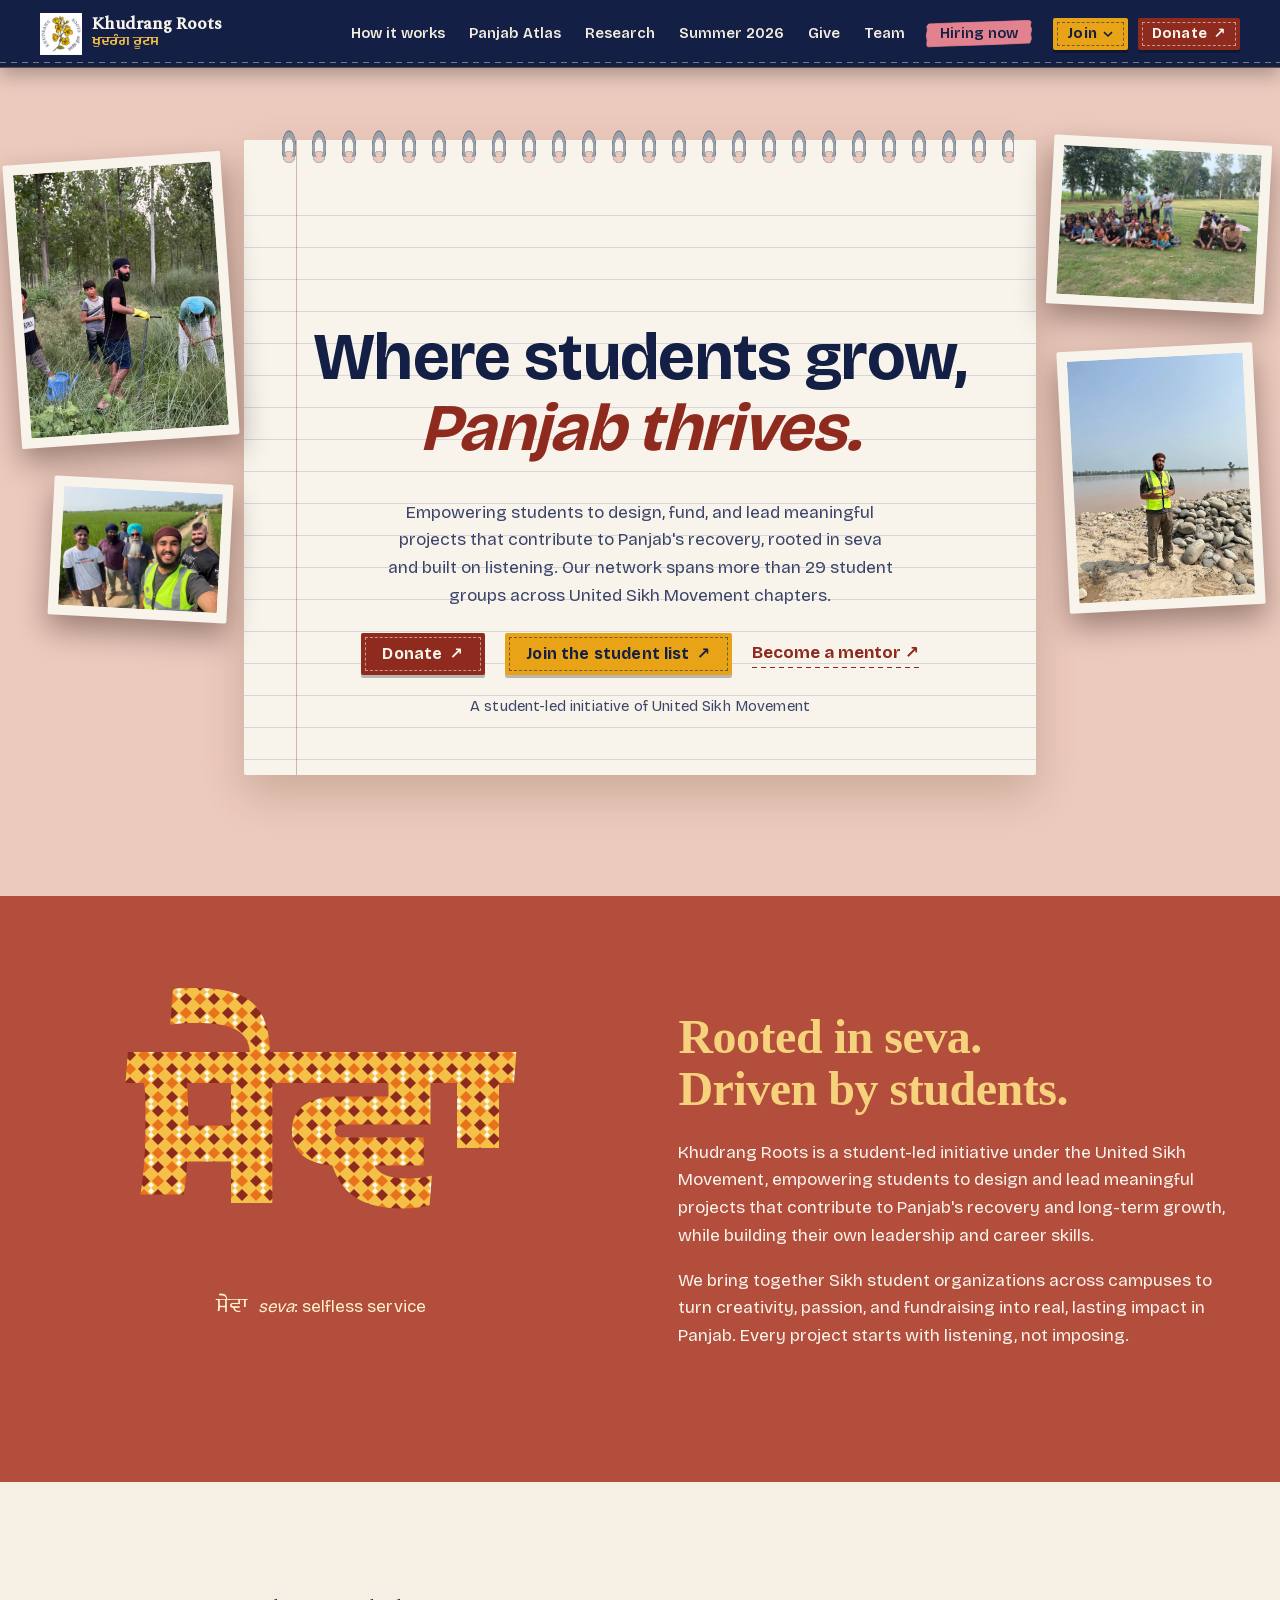
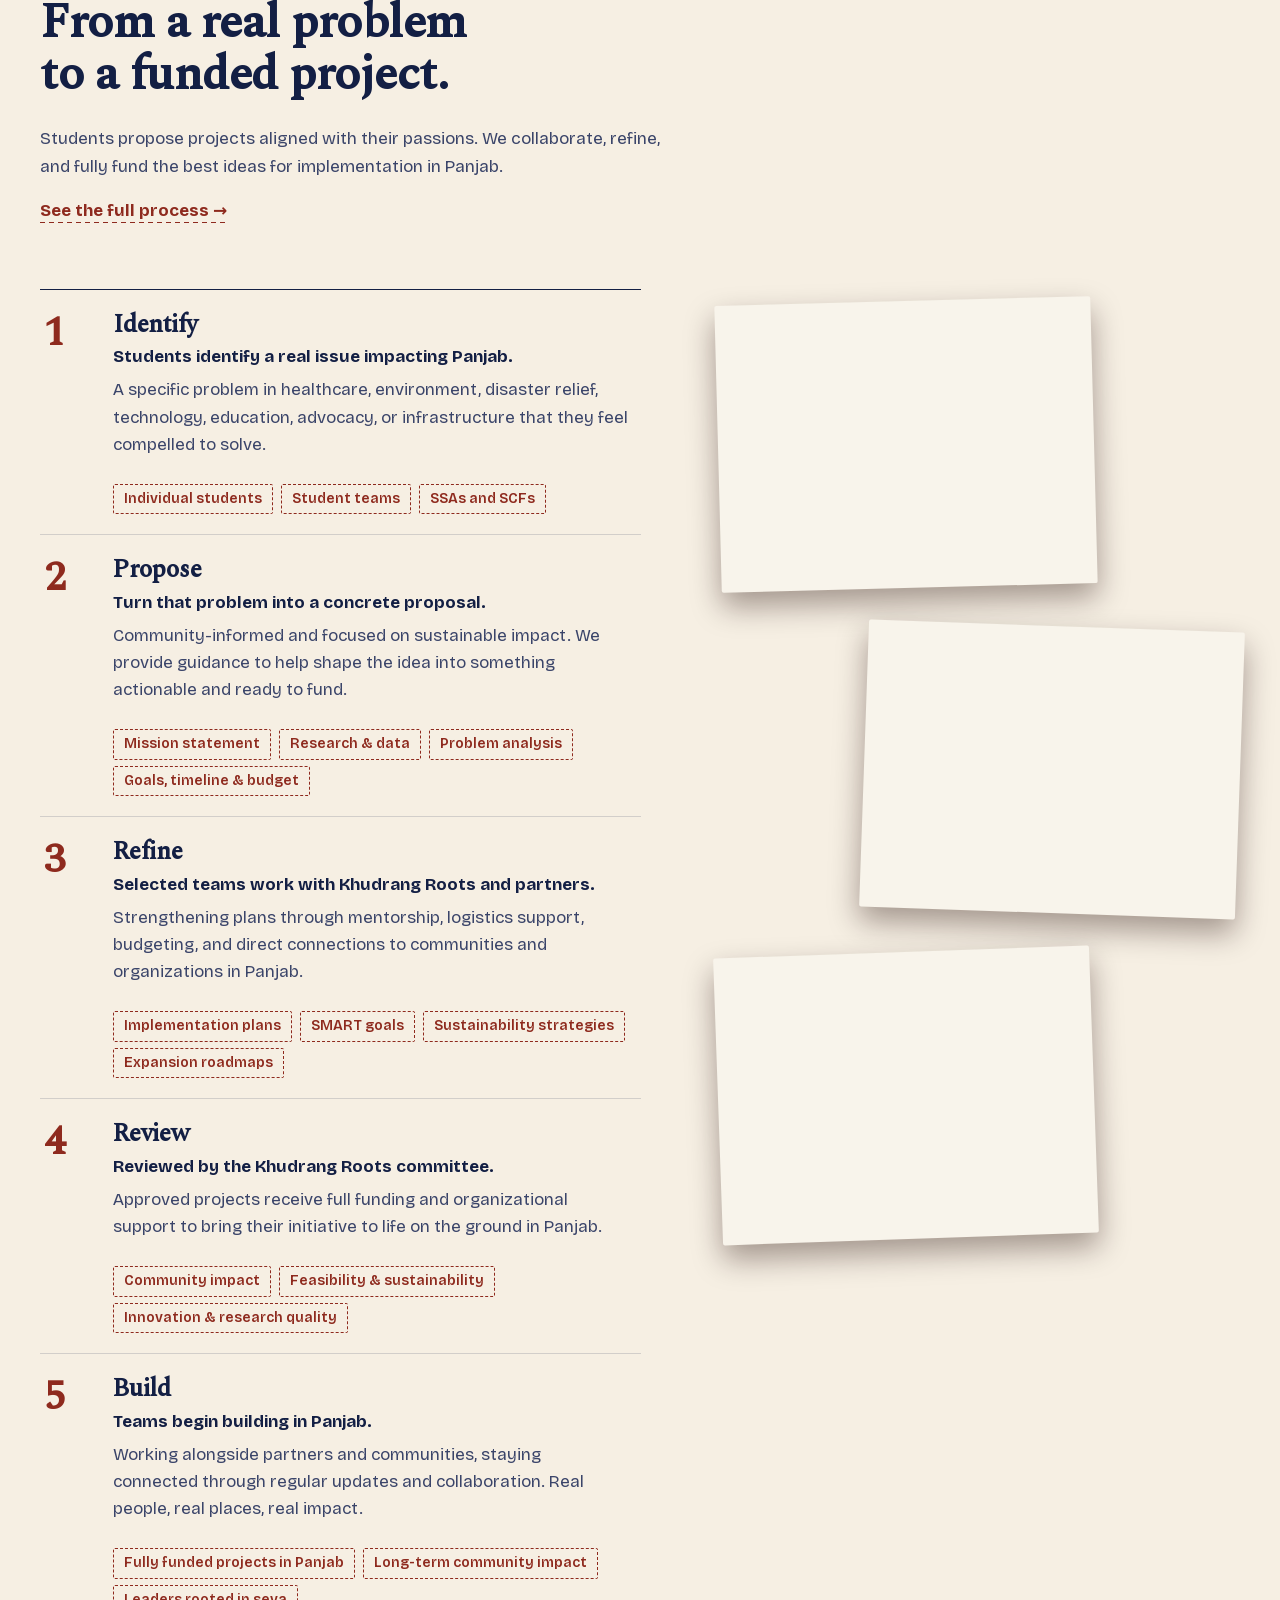
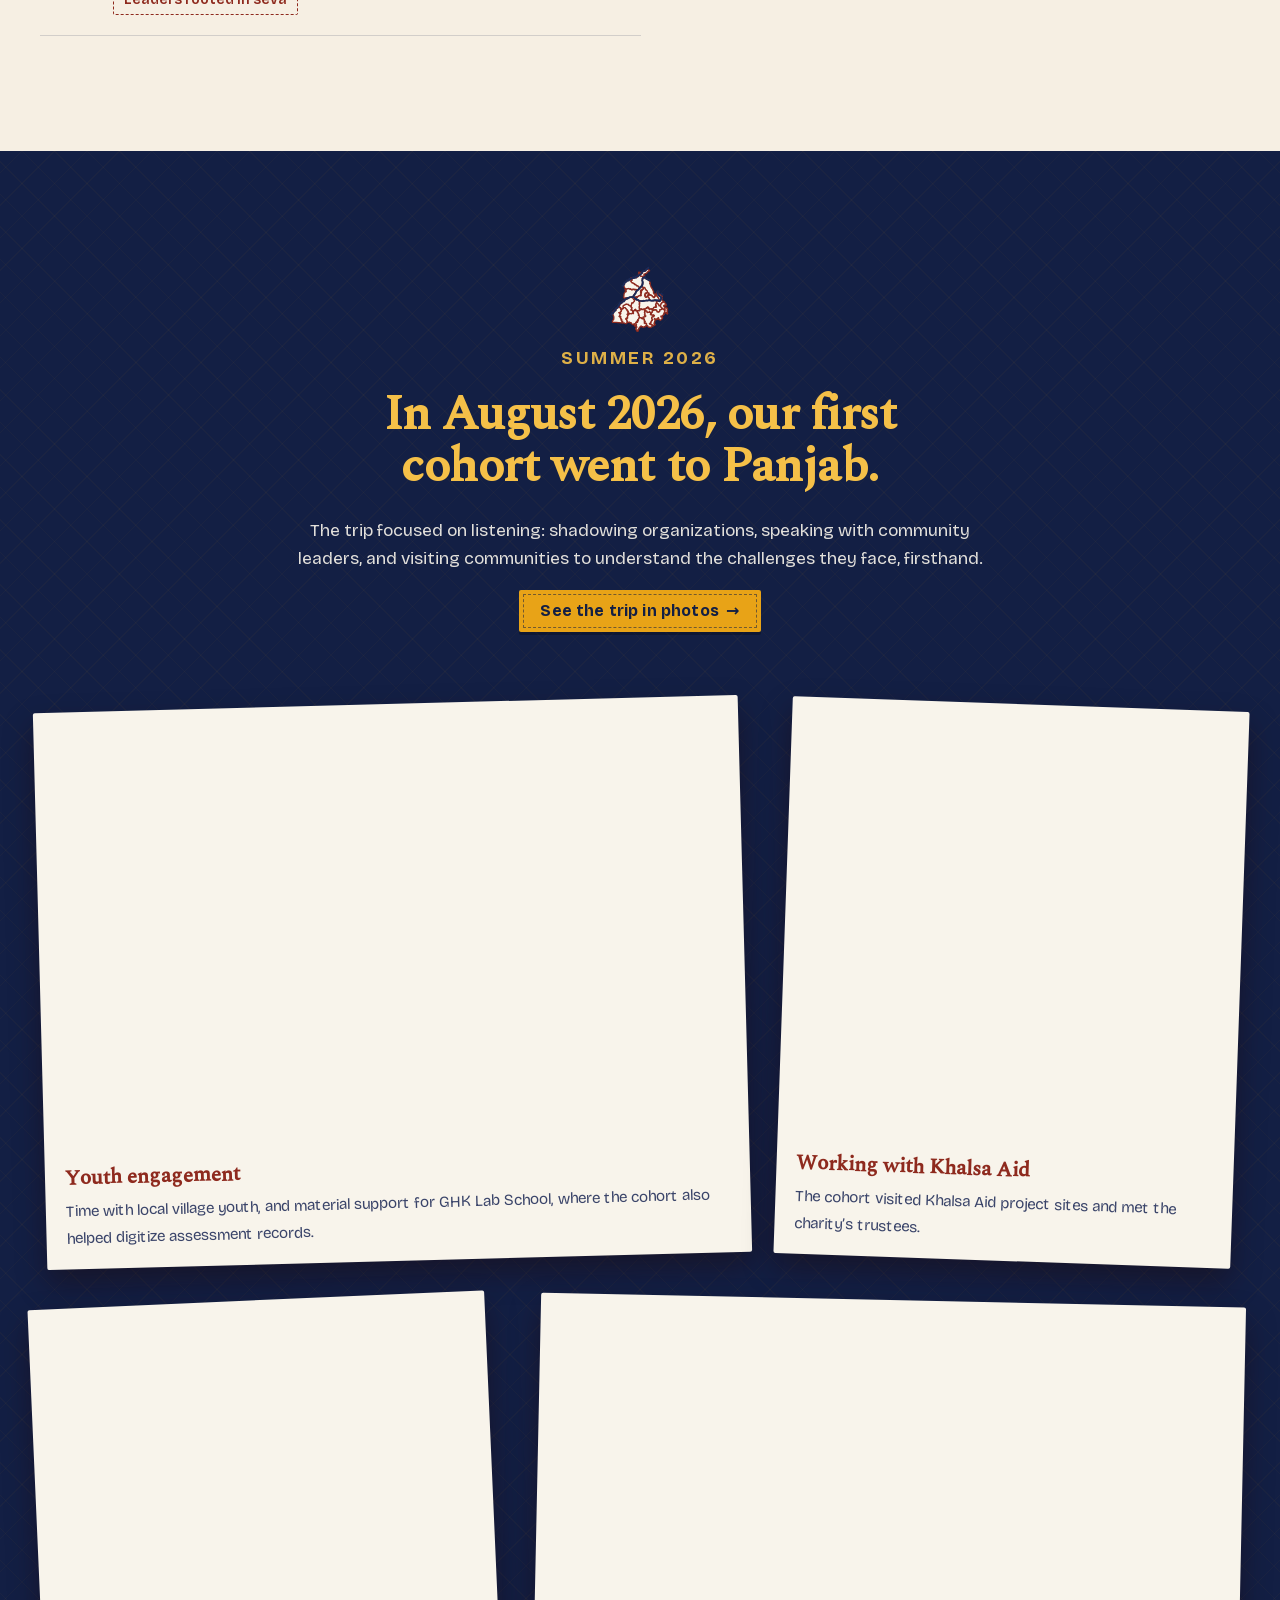
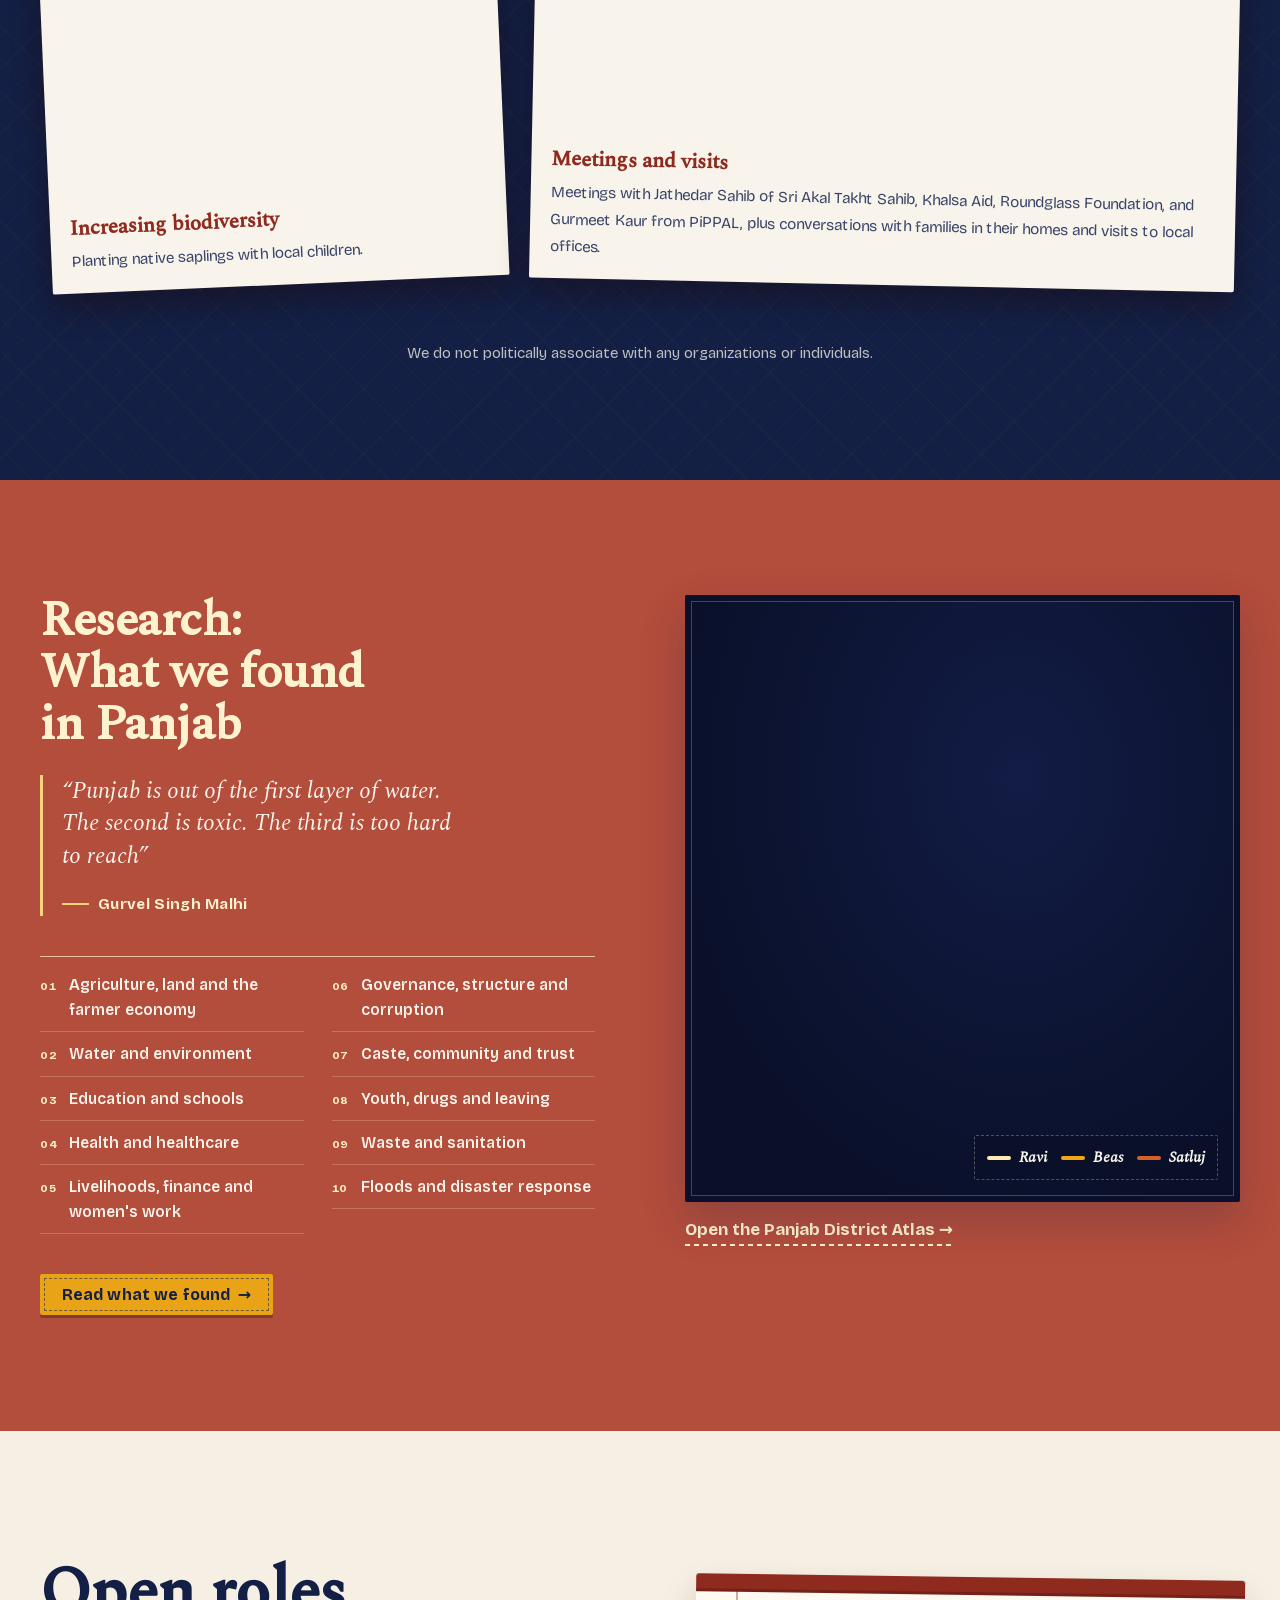
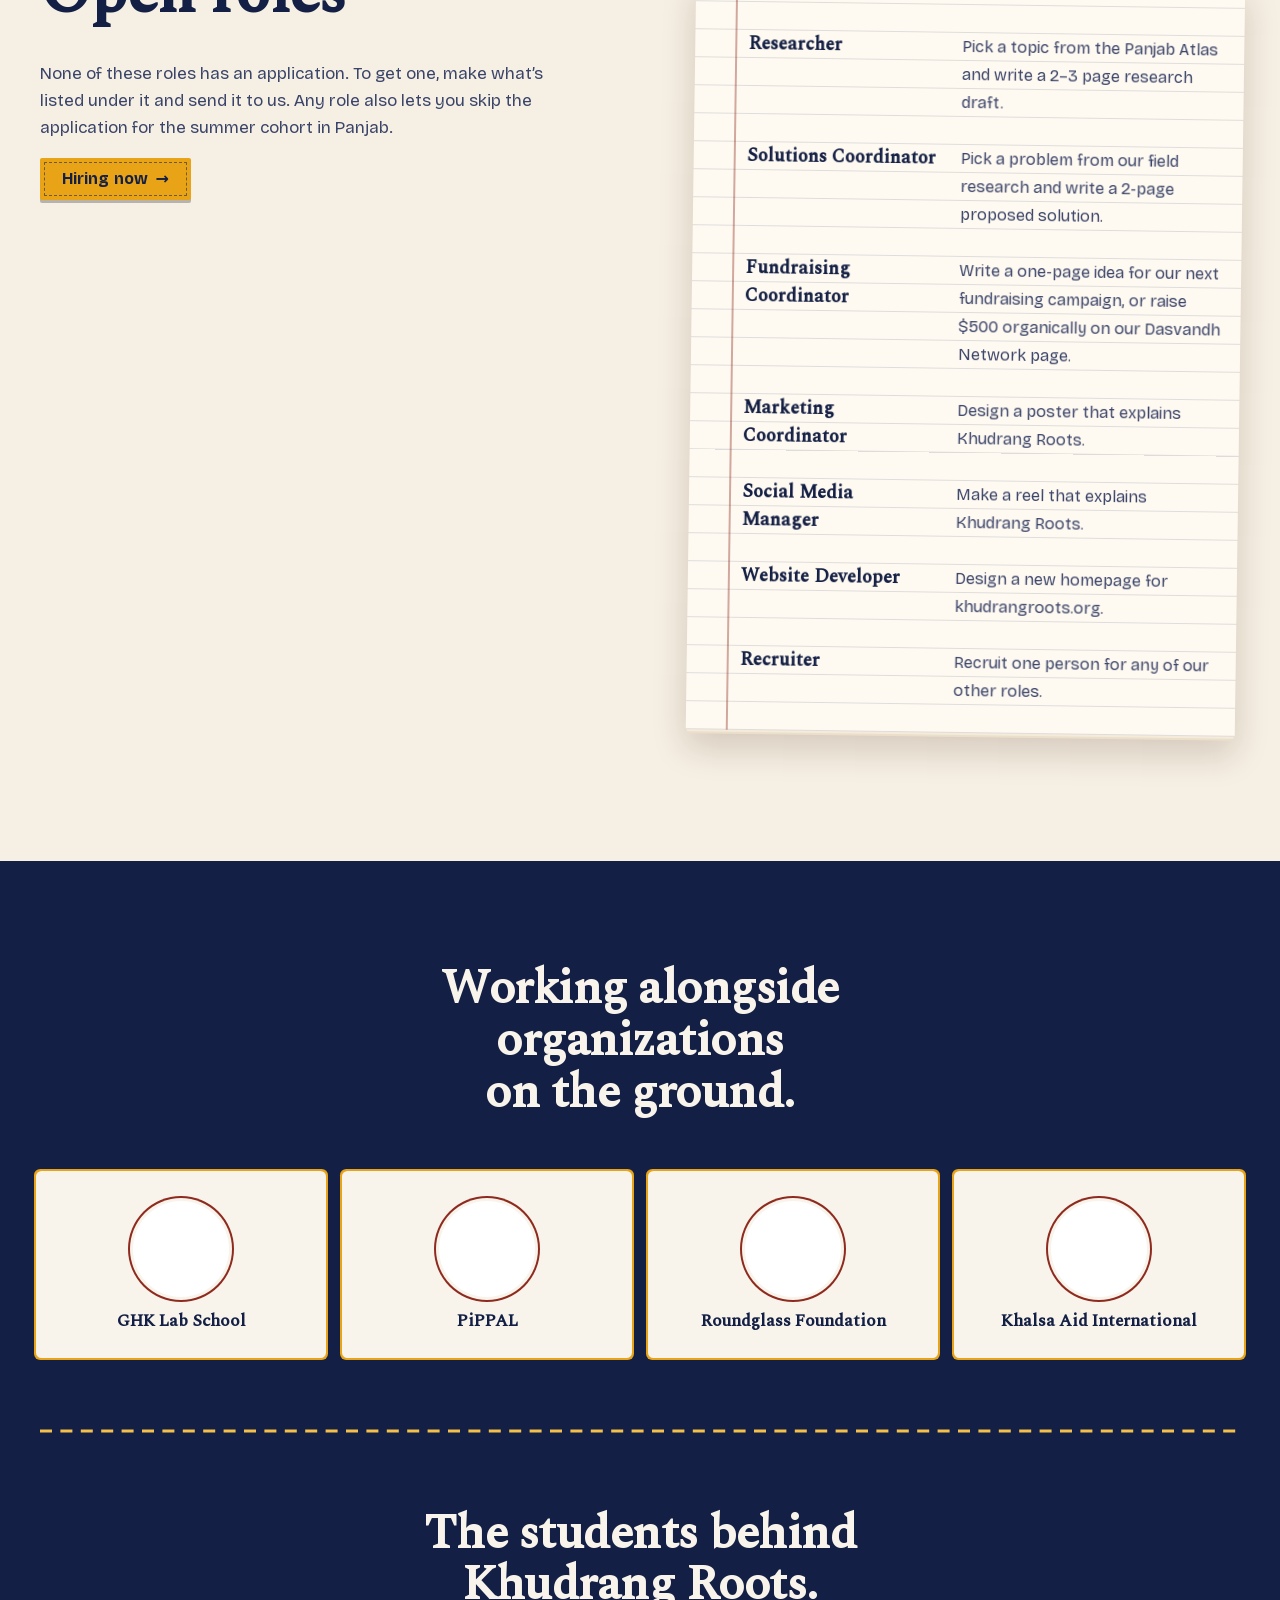
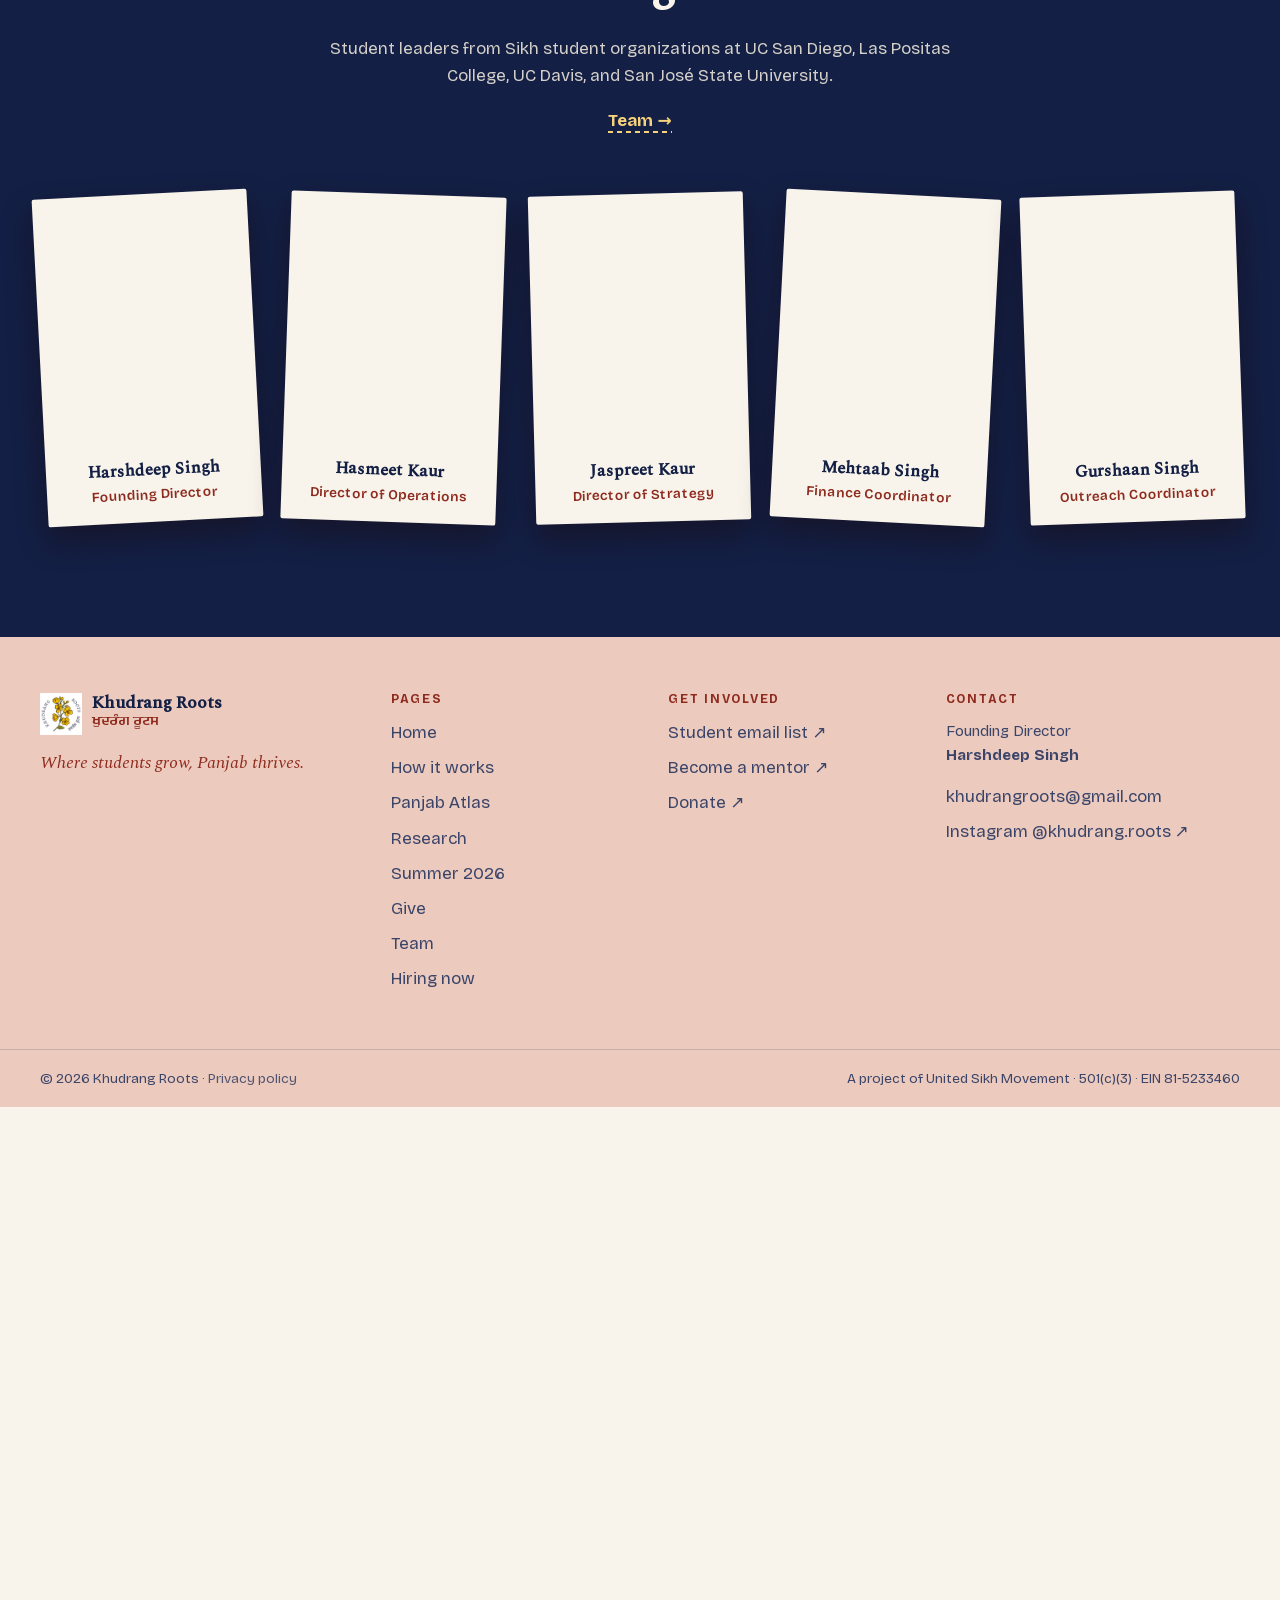
==== index.html @ f067dd87 "Khudrang Roots homepage design Static homepage design built around seva and Panjab: phulkari colours" ====
<!doctype html>
<html lang="en">
<head>
  <meta charset="utf-8">
  <meta name="viewport" content="width=device-width, initial-scale=1">
  <title>Khudrang Roots · Web Design</title>
  <meta http-equiv="refresh" content="0; url=design/directions/final/">
  <link rel="canonical" href="design/directions/final/">
</head>
<body>
  <p><a href="design/directions/final/">Open the Khudrang Roots homepage design</a></p>
</body>
</html>
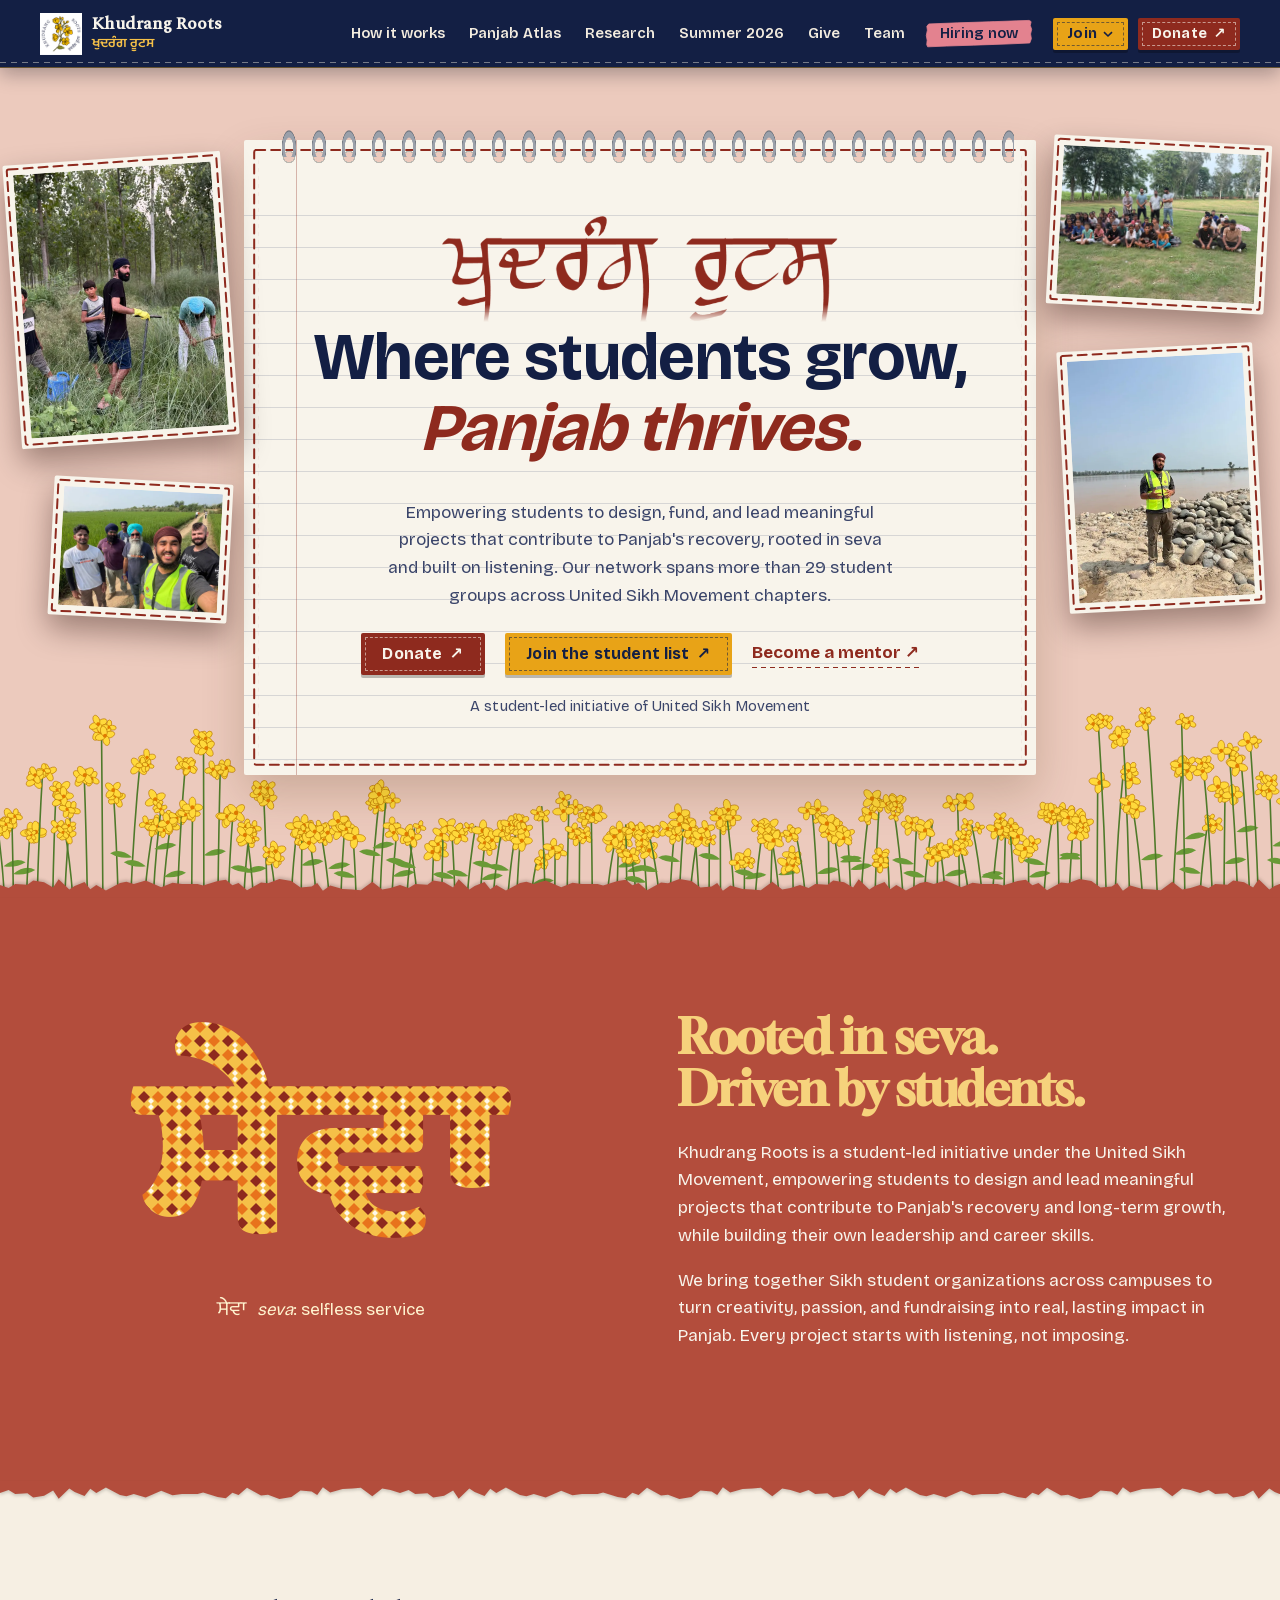
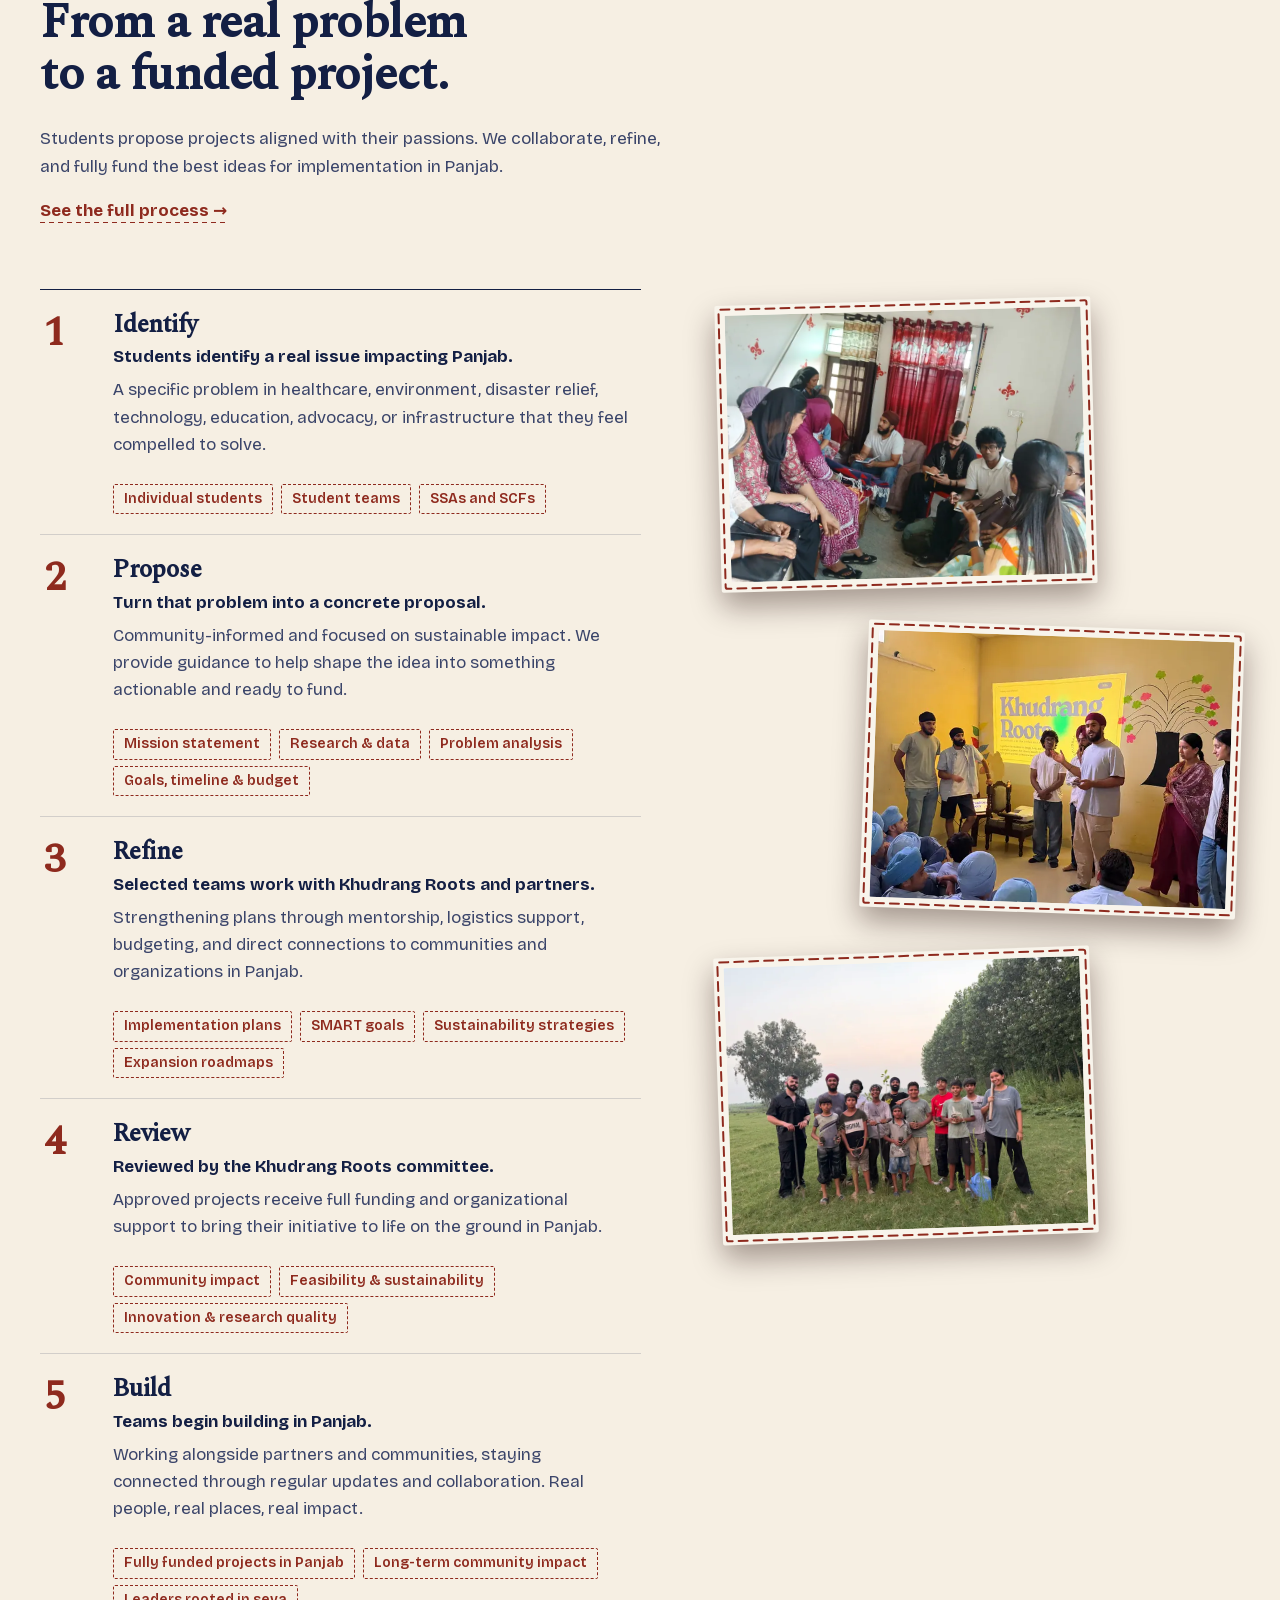
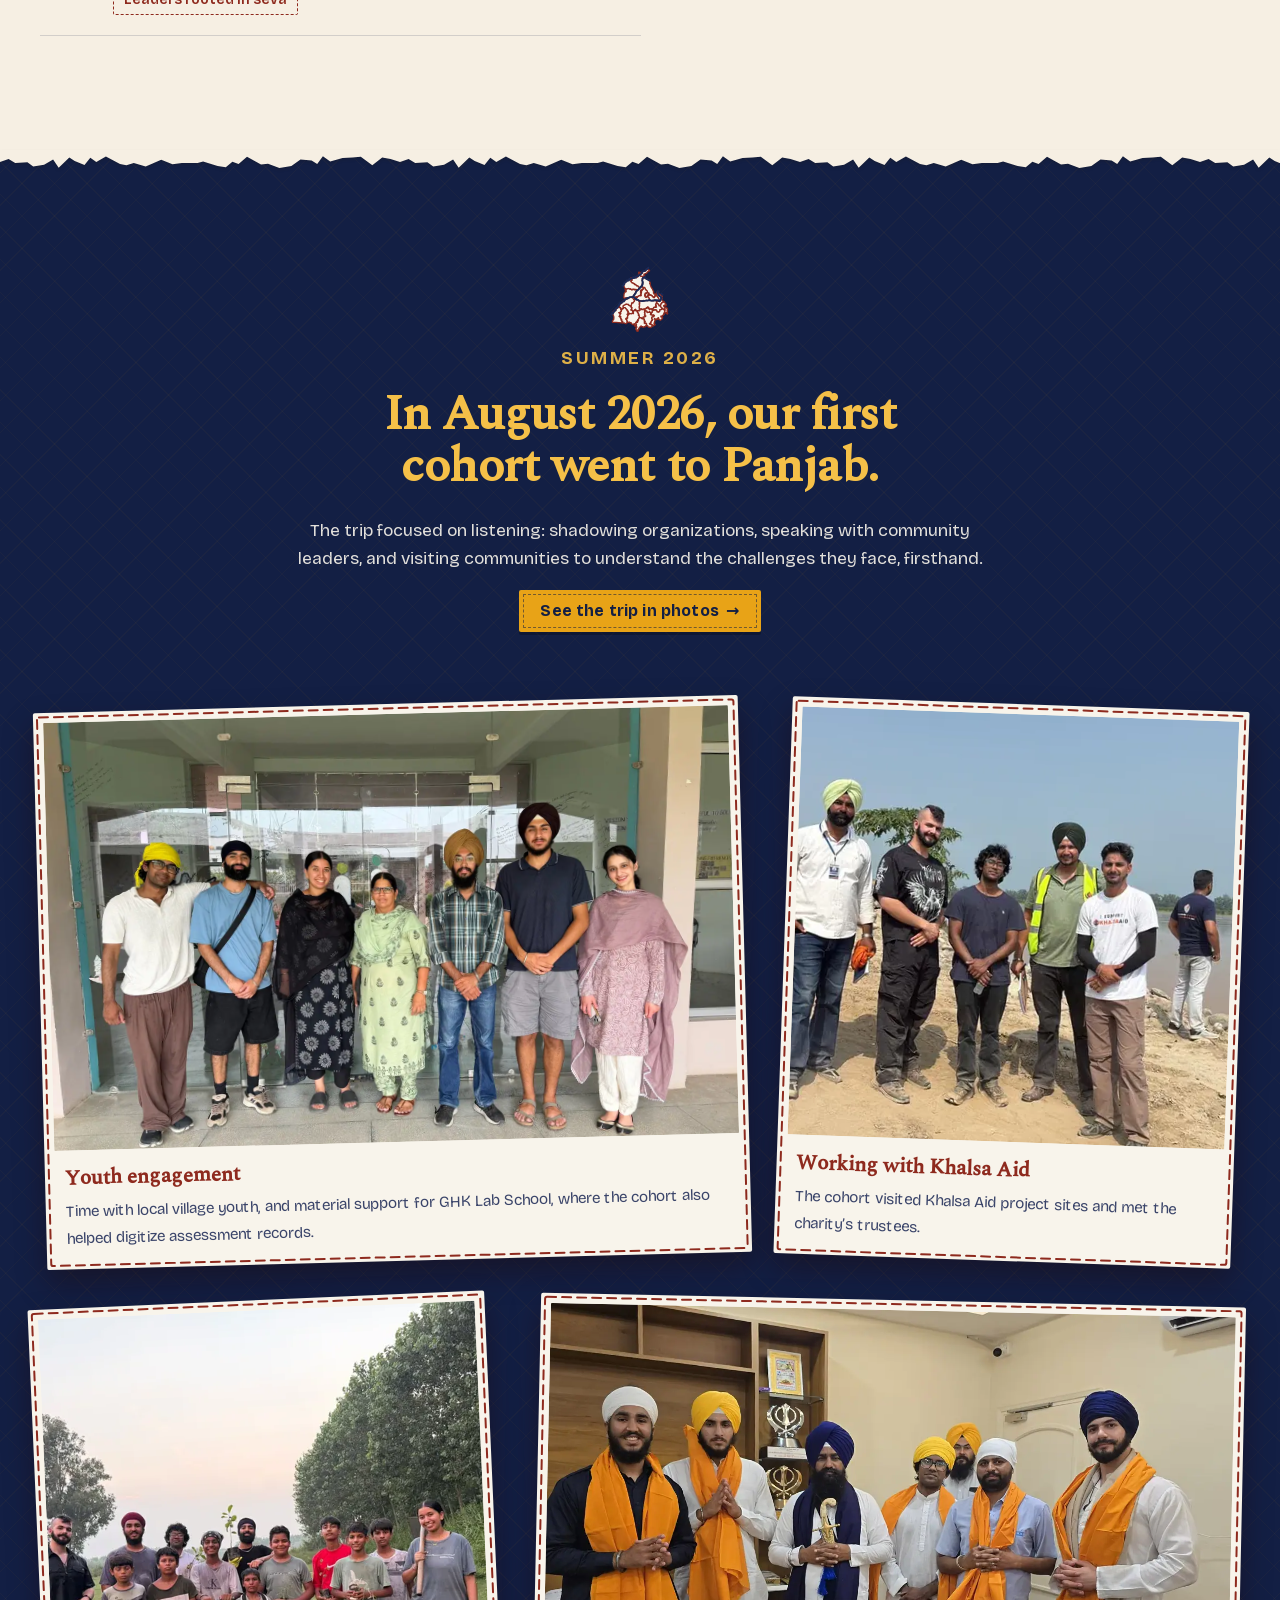
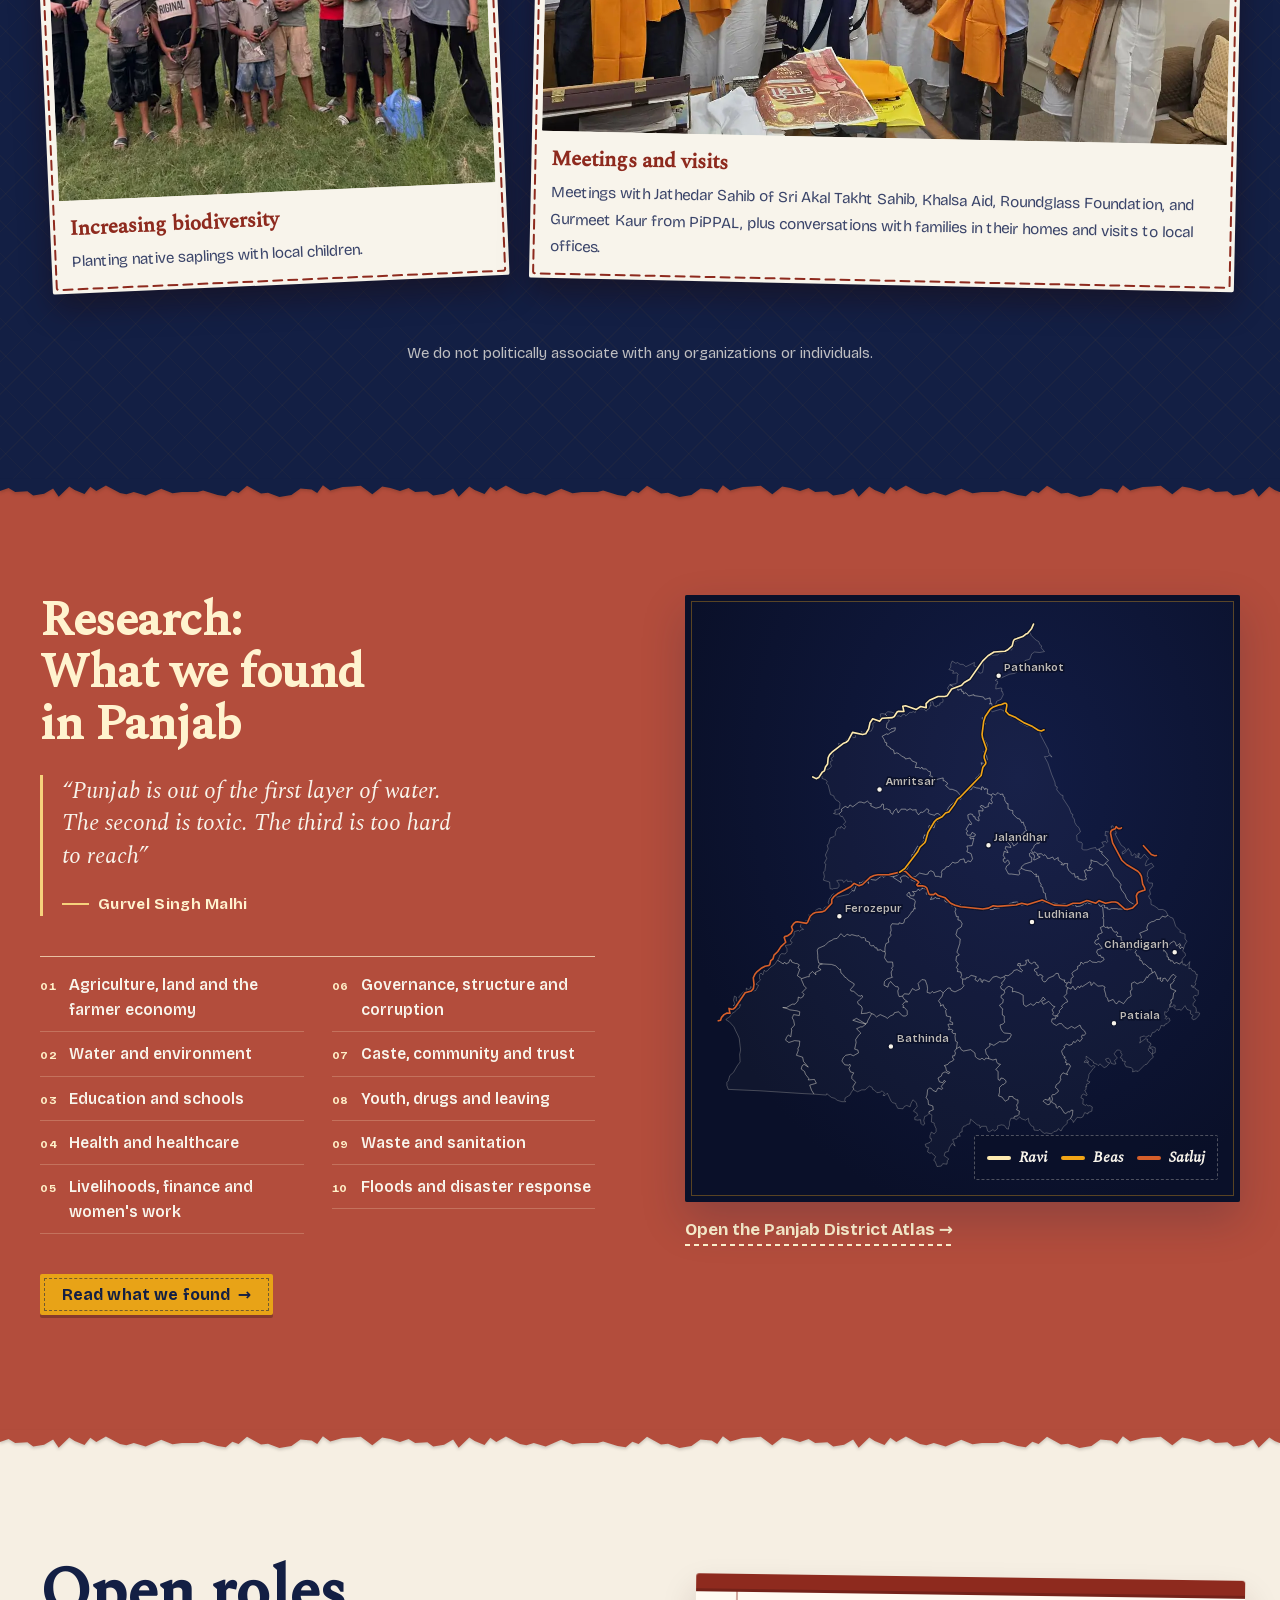
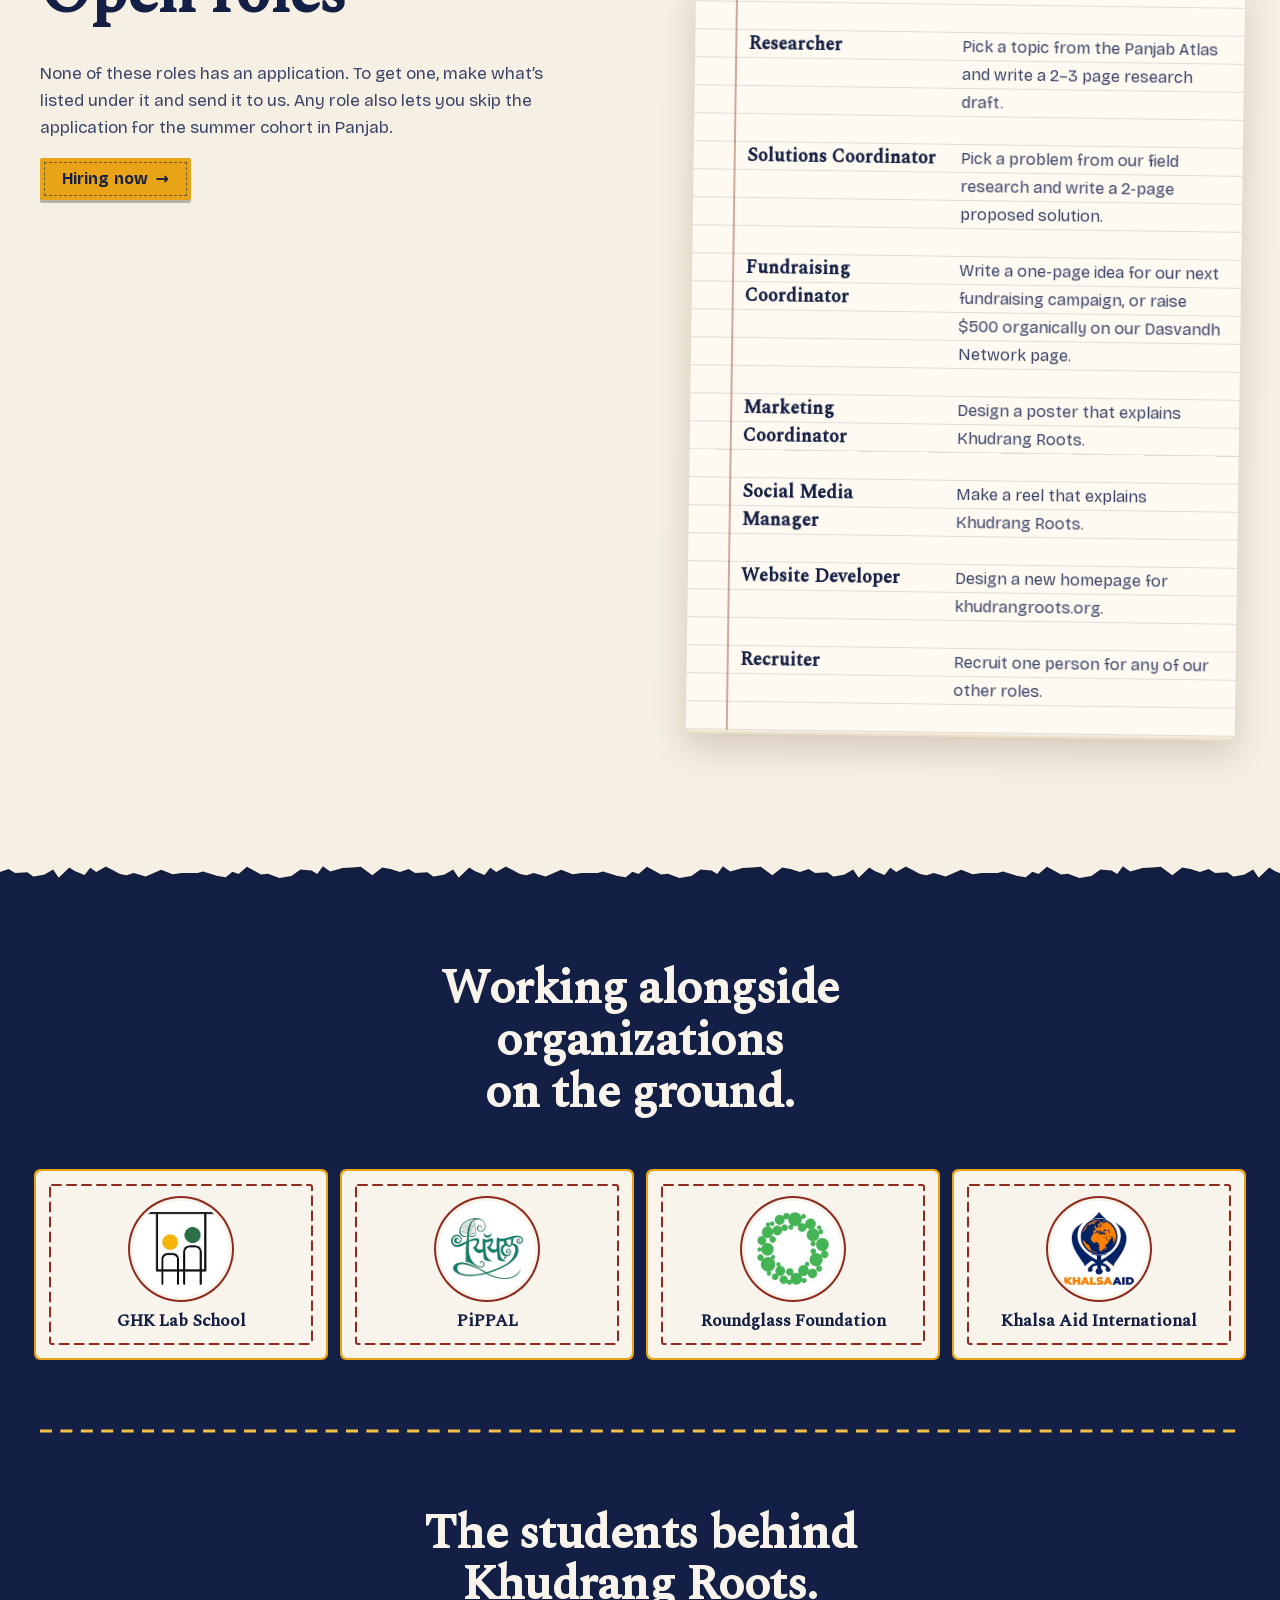
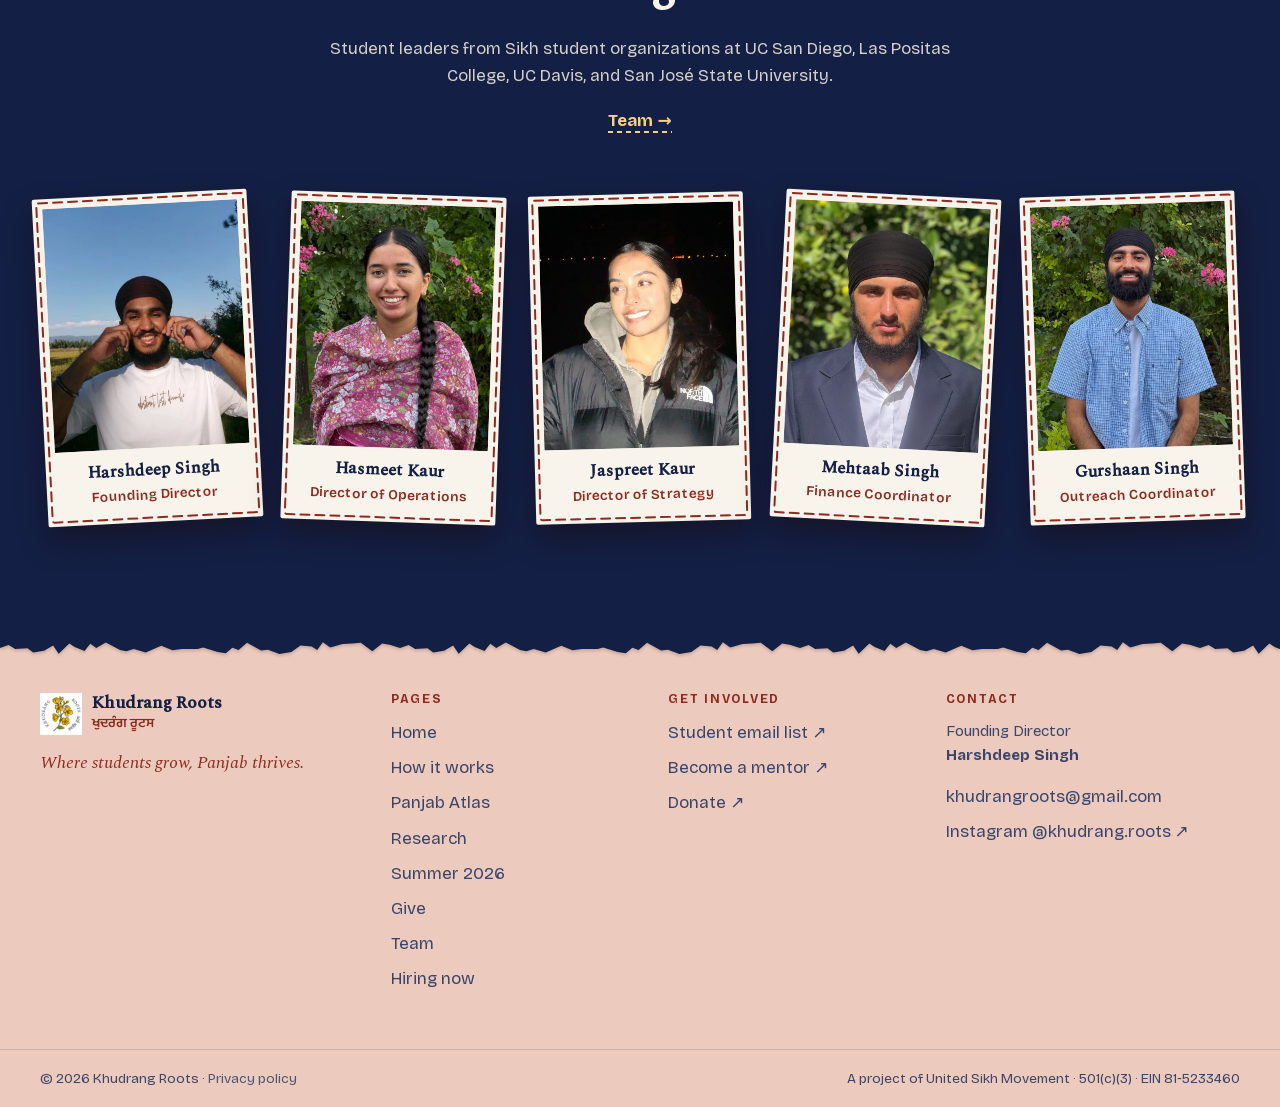
==== commit a42aa1a7: "Serve the homepage at the site root The page now lives at index.html, so GitHub Pages shows it at th" ====
--- a/index.html
+++ b/index.html
@@ -1,13 +1,329 @@
 <!doctype html>
-<html lang="en">
+<html lang="en" data-art="sarson" data-artcolor="colour" data-cardlines="margin" data-details="open" data-divcolor="indigo" data-divider="torn" data-tornedge="none" data-pahero="image" data-pa="inside" data-photod-pick="riverbank" data-photos="4" data-plaid="off" data-rings="on" data-sevafill="bagh" data-water="off">
 <head>
   <meta charset="utf-8">
   <meta name="viewport" content="width=device-width, initial-scale=1">
-  <title>Khudrang Roots · Web Design</title>
-  <meta http-equiv="refresh" content="0; url=design/directions/final/">
-  <link rel="canonical" href="design/directions/final/">
+  <title>Khudrang Roots | Where students grow, Panjab thrives</title>
+  <meta name="description" content="Khudrang Roots empowers students to design, fund, and lead meaningful projects that contribute to Panjab's recovery, rooted in seva and built on listening.">
+  <meta name="theme-color" content="#131f44">
+  <link rel="icon" type="image/png" href="assets/brand/khudrangrootslogo.png">
+  <!-- fetch the main fonts first so the page doesn't flash a backup font on load -->
+  <link rel="preload" href="assets/fonts/BricolageGrotesque-latin-normal-300-800.woff2" as="font" type="font/woff2" crossorigin>
+  <link rel="preload" href="assets/fonts/Spectral-latin-normal-500.woff2" as="font" type="font/woff2" crossorigin>
+  <link rel="preload" href="assets/fonts/Spectral-latin-italic-400.woff2" as="font" type="font/woff2" crossorigin>
+  <link rel="preload" href="assets/fonts/AnekGurmukhi-gurmukhi-normal-300-800.woff2" as="font" type="font/woff2" crossorigin>
+  <link rel="stylesheet" href="assets/fonts/fonts-local.css">
+  <link rel="preconnect" href="https://fonts.googleapis.com">
+  <link rel="preconnect" href="https://fonts.gstatic.com" crossorigin>
+  <link rel="stylesheet" href="https://fonts.googleapis.com/css2?family=Baloo+Paaji+2:wght@600;800&display=swap">
+  <link rel="stylesheet" href="https://fonts.googleapis.com/css2?family=Gloock&display=swap">
+  <link rel="stylesheet" href="design/directions/r5-shared/base.css?v=1795243095">
+  <link rel="stylesheet" href="design/directions/final/styles.css?v=1795243095">
 </head>
 <body>
-  <p><a href="design/directions/final/">Open the Khudrang Roots homepage design</a></p>
+  <!-- GENERATED by design/directions/r5-shared/build.py (FINAL, root copy): edit final/top.html, final/styles.css or r5-shared/partials/, then rebuild. -->
+  <!-- All copy on this page is verbatim from khudrangroots.org. -->
+  <a class="skip" href="#main">Skip to content</a>
+
+  <header class="hdr" data-hdr>
+    <div class="hdr__in">
+      <a class="brand" href="https://khudrangroots.org/">
+        <img src="assets/brand/khudrangrootslogo.png" alt="" width="42" height="42">
+        <span class="brand__name">Khudrang Roots<small lang="pa">ਖੁਦਰੰਗ ਰੂਟਸ</small></span><span class="sr-only">, home</span>
+      </a>
+      <nav class="hdr__nav" aria-label="Main">
+        <a href="https://khudrangroots.org/how-it-works">How it works</a>
+        <a href="https://khudrangroots.org/panjab">Panjab Atlas</a>
+        <a href="https://khudrangroots.org/research">Research</a>
+        <a href="https://khudrangroots.org/summer-2026">Summer 2026</a>
+        <a href="https://khudrangroots.org/give">Give</a>
+        <a href="https://khudrangroots.org/team">Team</a>
+        <a href="https://khudrangroots.org/roles">Hiring now</a>
+      </nav>
+      <div class="hdr__act">
+        <div class="join" data-join>
+          <button class="btn btn--silk btn--sm" type="button" aria-expanded="false" aria-controls="join-menu">Join <svg class="join__chev" width="10" height="10" viewBox="0 0 10 10" aria-hidden="true"><path d="M1 3.2 5 7l4-3.8" fill="none" stroke="currentColor" stroke-width="1.6"/></svg></button>
+          <ul class="join__menu" id="join-menu" hidden>
+            <li><a href="https://forms.gle/gyMBMAHnumfdvktZ9" target="_blank" rel="noopener">Student email list <span aria-hidden="true">↗</span><span class="sr-only">(opens in a new tab)</span></a></li>
+            <li><a href="https://forms.gle/hUU9E1j4ZAkahs3p9" target="_blank" rel="noopener">Become a mentor <span aria-hidden="true">↗</span><span class="sr-only">(opens in a new tab)</span></a></li>
+          </ul>
+        </div>
+        <a class="btn btn--madder btn--sm" href="https://dvnetwork.org/projects/khudrang-roots" target="_blank" rel="noopener">Donate <span aria-hidden="true">↗</span></a>
+        <button class="burger" type="button" aria-expanded="false" aria-controls="sheet" data-burger><span class="sr-only">Menu</span><i></i><i></i><i></i></button>
+      </div>
+    </div>
+    <nav class="sheet" id="sheet" aria-label="Mobile" data-sheet hidden>
+      <a href="https://khudrangroots.org/">Home</a><a href="https://khudrangroots.org/how-it-works">How it works</a><a href="https://khudrangroots.org/panjab">Panjab Atlas</a><a href="https://khudrangroots.org/research">Research</a><a href="https://khudrangroots.org/summer-2026">Summer 2026</a><a href="https://khudrangroots.org/give">Give</a><a href="https://khudrangroots.org/team">Team</a><a href="https://khudrangroots.org/roles">Hiring now</a>
+    </nav>
+  </header>
+
+  <main id="main">
+
+    <!-- ══════════ HERO: blush field, mustard plants along the bottom, notebook card, four photos ══════════ -->
+    <section class="hero" data-tone="light" data-bg="blush" data-hfont="" style="--sec-bg: #eccabd; --f-head: 'Bricolage Grotesque', system-ui, sans-serif;" aria-labelledby="home-title">
+      <svg class="hero__art" data-hero-art aria-hidden="true" focusable="false"></svg>
+      <div class="hero__in">
+        <div class="hero__card" data-stitch>
+          <div class="spiral" aria-hidden="true"></div>
+          <p class="card__pa" lang="pa" aria-hidden="true">ਖੁਦਰੰਗ ਰੂਟਸ</p>
+          <h1 id="home-title">Where students grow, <em>Panjab thrives.</em></h1>
+          <p class="lead">Empowering students to design, fund, and lead meaningful projects that contribute to Panjab's recovery, rooted in seva and built on listening. Our network spans more than 29 student groups across United Sikh Movement chapters.</p>
+          <div class="actions">
+            <a class="btn btn--madder" href="https://dvnetwork.org/projects/khudrang-roots" target="_blank" rel="noopener">Donate <span aria-hidden="true">↗</span></a>
+            <a class="btn btn--silk" href="https://forms.gle/gyMBMAHnumfdvktZ9" target="_blank" rel="noopener">Join the student list <span aria-hidden="true">↗</span></a>
+            <a class="link" href="https://forms.gle/hUU9E1j4ZAkahs3p9" target="_blank" rel="noopener">Become a mentor&nbsp;<span aria-hidden="true">↗</span></a>
+          </div>
+          <p class="hero__by">A student-led initiative of United Sikh Movement</p>
+        </div>
+        <!-- four photos, two each side -->
+        <div class="hero__side hero__side--l">
+          <figure class="patch hero__photo hero__photo--a" style="--r:-4deg" data-stitch>
+            <img src="assets/images/trip/planting-800.webp" alt="A man in yellow gloves holds a long-handled tool in tall grass while boys watch and another man digs, beside a blue watering can." width="800" height="600">
+          </figure>
+          <figure class="patch hero__photo hero__photo--c" style="--r:3deg" data-stitch>
+            <img src="assets/images/trip/paddy-800.webp" alt="A volunteer in a Khalsa Aid high-visibility vest takes a selfie with five men on a dirt path between green rice paddies." width="800" height="600">
+          </figure>
+        </div>
+        <div class="hero__side hero__side--r">
+          <figure class="patch hero__photo hero__photo--b" style="--r:3deg" data-stitch>
+            <img src="assets/images/trip/students-field-800.webp" alt="About fifty village children and teenagers sit on the grass at a field sponsored by a supporter in America, with four adults standing behind them." width="800" height="600">
+          </figure>
+          <figure class="patch hero__photo hero__photo--d hero__photo--tall" style="--r:-3deg" data-stitch>
+            <img src="assets/images/trip/riverbank-800.webp" alt="A man in a Khalsa Aid high-visibility vest speaks on a stony riverbank, with a wide brown river behind him." width="600" height="800">
+          </figure>
+        </div>
+      </div>
+    </section>
+
+    <!-- ══════════ ਸੇਵਾ: the word as the picture ══════════ -->
+    <section class="seva" data-tone="dark" data-bg="brick" data-hfont="" style="--sec-bg: #b34d3c; --f-head: 'Gloock', Georgia, serif;" aria-labelledby="mission-title">
+      <div class="shell seva__grid">
+        <div class="seva__word">
+          <span class="seva__big" lang="pa" aria-hidden="true">ਸੇਵਾ</span>
+          <p class="gloss"><span lang="pa">ਸੇਵਾ</span> <em>seva</em>: selfless service</p>
+        </div>
+        <div class="seva__copy">
+          <h2 id="mission-title">Rooted in seva. Driven by students.</h2>
+          <p>Khudrang Roots is a student-led initiative under the United Sikh Movement, empowering students to design and lead meaningful projects that contribute to Panjab's recovery and long-term growth, while building their own leadership and career skills.</p>
+          <p>We bring together Sikh student organizations across campuses to turn creativity, passion, and fundraising into real, lasting impact in Panjab. Every project starts with listening, not imposing.</p>
+        </div>
+      </div>
+    </section>
+
+    <!-- ══════════ HOW IT WORKS: the steps beside three photos ══════════ -->
+    <section class="process" data-tone="light" data-bg="cream" style="--sec-bg: #f6efe3;" aria-labelledby="process-title">
+      <div class="shell">
+        <div class="process__head">
+          <h2 id="process-title">From a real problem to a funded project.</h2>
+          <p>Students propose projects aligned with their passions. We collaborate, refine, and fully fund the best ideas for implementation in Panjab.</p>
+          <a class="link" href="https://khudrangroots.org/how-it-works">See the full process <span aria-hidden="true">→</span></a>
+        </div>
+        <div class="process__grid">
+          <ol class="steps">
+            <li class="step">
+              <span class="step__n" aria-hidden="true">1</span>
+              <div class="step__body">
+                <h3>Identify</h3>
+                <p class="step__line">Students identify a real issue impacting Panjab.</p>
+                <p>A specific problem in healthcare, environment, disaster relief, technology, education, advocacy, or infrastructure that they feel compelled to solve.</p>
+                <div class="detail"><ul><li>Individual students</li><li>Student teams</li><li>SSAs and SCFs</li></ul></div>
+              </div>
+            </li>
+            <li class="step">
+              <span class="step__n" aria-hidden="true">2</span>
+              <div class="step__body">
+                <h3>Propose</h3>
+                <p class="step__line">Turn that problem into a concrete proposal.</p>
+                <p>Community-informed and focused on sustainable impact. We provide guidance to help shape the idea into something actionable and ready to fund.</p>
+                <div class="detail"><ul><li>Mission statement</li><li>Research &amp; data</li><li>Problem analysis</li><li>Goals, timeline &amp; budget</li></ul></div>
+              </div>
+            </li>
+            <li class="step">
+              <span class="step__n" aria-hidden="true">3</span>
+              <div class="step__body">
+                <h3>Refine</h3>
+                <p class="step__line">Selected teams work with Khudrang Roots and partners.</p>
+                <p>Strengthening plans through mentorship, logistics support, budgeting, and direct connections to communities and organizations in Panjab.</p>
+                <div class="detail"><ul><li>Implementation plans</li><li>SMART goals</li><li>Sustainability strategies</li><li>Expansion roadmaps</li></ul></div>
+              </div>
+            </li>
+            <li class="step">
+              <span class="step__n" aria-hidden="true">4</span>
+              <div class="step__body">
+                <h3>Review</h3>
+                <p class="step__line">Reviewed by the Khudrang Roots committee.</p>
+                <p>Approved projects receive full funding and organizational support to bring their initiative to life on the ground in Panjab.</p>
+                <div class="detail"><ul><li>Community impact</li><li>Feasibility &amp; sustainability</li><li>Innovation &amp; research quality</li></ul></div>
+              </div>
+            </li>
+            <li class="step">
+              <span class="step__n" aria-hidden="true">5</span>
+              <div class="step__body">
+                <h3>Build</h3>
+                <p class="step__line">Teams begin building in Panjab.</p>
+                <p>Working alongside partners and communities, staying connected through regular updates and collaboration. Real people, real places, real impact.</p>
+                <div class="detail"><ul><li>Fully funded projects in Panjab</li><li>Long-term community impact</li><li>Leaders rooted in seva</li></ul></div>
+              </div>
+            </li>
+          </ol>
+          <div class="process__photos">
+            <figure class="process__pic process__pic--a patch" style="--r:-1.5deg" data-stitch><img src="assets/images/trip/community-meeting-2-800.webp" alt="Cohort members sit with village women in a home with red curtains, taking notes as the women speak." loading="lazy" width="800" height="600"></figure>
+            <figure class="process__pic process__pic--b patch" style="--r:2deg" data-stitch><img src="assets/images/trip/presenting-800.webp" alt="A speaker gestures beside a projected Khudrang Roots slide as students in light blue turbans, seated on the floor, listen." loading="lazy" width="800" height="600"></figure>
+            <figure class="process__pic process__pic--c patch" style="--r:-2deg" data-stitch><img src="assets/images/trip/planting-group-800.webp" alt="Volunteers and local boys stand in a field at dusk holding saplings, spades and a watering can, with tall trees behind them." loading="lazy" width="800" height="600"></figure>
+          </div>
+        </div>
+      </div>
+    </section>
+
+    <!-- ══════════ SUMMER 2026 (kept exactly) ══════════ -->
+    <section class="trip" aria-labelledby="trip-title">
+      <div class="shell">
+        <div class="trip__head">
+          <img class="trip__knot" src="assets/map/panjab-map-knot.svg" alt="" width="60" height="68">
+          <p class="kicker kicker--silk">Summer 2026</p>
+          <h2 id="trip-title">In August 2026, our first cohort went to Panjab.</h2>
+          <p>The trip focused on listening: shadowing organizations, speaking with community leaders, and visiting communities to understand the challenges they face, firsthand.</p>
+          <a class="btn btn--silk" href="https://khudrangroots.org/summer-2026">See the trip in photos <span aria-hidden="true">→</span></a>
+        </div>
+        <ul class="quilt">
+          <li class="quilt__item quilt__item--wide">
+            <a class="patch patch--card" style="--r:-1.5deg" href="https://khudrangroots.org/summer-2026#trip-photos" data-stitch>
+              <img src="assets/images/trip/students-group-1400.webp" alt="Seven people stand in a row, smiling, in front of glass doors covered in handwritten notes." loading="lazy" width="1400" height="1050">
+              <span class="patch__label"><b>Youth engagement</b><span>Time with local village youth, and material support for GHK Lab School, where the cohort also helped digitize assessment records.</span></span>
+            </a>
+          </li>
+          <li class="quilt__item">
+            <a class="patch patch--card" style="--r:2deg" href="https://khudrangroots.org/summer-2026#trip-photos" data-stitch>
+              <img src="assets/images/trip/riverbank-group-800.webp" alt="Five men stand on a sandy riverbank beside piled stones, with more volunteers by the water behind them." loading="lazy" width="800" height="600">
+              <span class="patch__label"><b>Working with Khalsa Aid</b><span>The cohort visited Khalsa Aid project sites and met the charity’s trustees.</span></span>
+            </a>
+          </li>
+          <li class="quilt__item">
+            <a class="patch patch--card" style="--r:-2.5deg" href="https://khudrangroots.org/summer-2026#trip-photos" data-stitch>
+              <img src="assets/images/trip/planting-group-800.webp" alt="Volunteers and local boys stand in a field at dusk holding saplings, spades and a watering can, with tall trees behind them." loading="lazy" width="800" height="600">
+              <span class="patch__label"><b>Increasing biodiversity</b><span>Planting native saplings with local children.</span></span>
+            </a>
+          </li>
+          <li class="quilt__item quilt__item--wide">
+            <a class="patch patch--card" style="--r:1.2deg" href="https://khudrangroots.org/summer-2026#trip-photos" data-stitch>
+              <img src="assets/images/trip/siropas-1400.webp" alt="Seven men stand with hands folded in an office, saffron siropas over their shoulders: the cohort with Jathedar Sahib of Sri Akal Takht Sahib." loading="lazy" width="1400" height="788">
+              <span class="patch__label"><b>Meetings and visits</b><span>Meetings with Jathedar Sahib of Sri Akal Takht Sahib, Khalsa Aid, Roundglass Foundation, and Gurmeet Kaur from PiPPAL, plus conversations with families in their homes and visits to local offices.</span></span>
+            </a>
+          </li>
+        </ul>
+        <p class="psa">We do not politically associate with any organizations or individuals.</p>
+      </div>
+    </section>
+
+    <!-- ══════════ RESEARCH: white, short, the gold map with the Atlas link under it ══════════ -->
+    <section class="research" aria-labelledby="research-title">
+      <div class="shell research__grid">
+        <div class="research__text">
+          <h2 id="research-title">Research: What we found in Panjab</h2>
+          <blockquote class="research__quote">
+            <p>Punjab is out of the first layer of water. The second is toxic. The third is too hard to reach</p>
+            <cite>Gurvel Singh Malhi</cite>
+          </blockquote>
+          <ul class="topics">
+            <li><a href="https://khudrangroots.org/research#r-01">Agriculture, land and the farmer economy</a></li>
+            <li><a href="https://khudrangroots.org/research#r-02">Water and environment</a></li>
+            <li><a href="https://khudrangroots.org/research#r-03">Education and schools</a></li>
+            <li><a href="https://khudrangroots.org/research#r-04">Health and healthcare</a></li>
+            <li><a href="https://khudrangroots.org/research#r-05">Livelihoods, finance and women's work</a></li>
+            <li><a href="https://khudrangroots.org/research#r-06">Governance, structure and corruption</a></li>
+            <li><a href="https://khudrangroots.org/research#r-07">Caste, community and trust</a></li>
+            <li><a href="https://khudrangroots.org/research#r-08">Youth, drugs and leaving</a></li>
+            <li><a href="https://khudrangroots.org/research#r-09">Waste and sanitation</a></li>
+            <li><a href="https://khudrangroots.org/research#r-10">Floods and disaster response</a></li>
+          </ul>
+          <a class="btn btn--madder" href="https://khudrangroots.org/research">Read what we found <span aria-hidden="true">→</span></a>
+        </div>
+        <div class="research__map">
+          <figure class="mapbox">
+            <div class="map" data-map-el tabindex="0" role="application" aria-roledescription="map" aria-label="Panjab Atlas"></div>
+            <figcaption class="key">
+              <ul class="key__rivers" aria-label="Ravi, Beas, Satluj">
+                <li data-river="Ravi"><i aria-hidden="true"></i>Ravi</li>
+                <li data-river="Beas"><i aria-hidden="true"></i>Beas</li>
+                <li data-river="Sutlej"><i aria-hidden="true"></i>Satluj</li>
+              </ul>
+            </figcaption>
+          </figure>
+          <a class="atlas-link" href="https://khudrangroots.org/panjab">Open the Panjab District Atlas <span aria-hidden="true">→</span></a>
+        </div>
+      </div>
+    </section>
+
+    <!-- ══════════ OPEN ROLES ══════════ -->
+    <section class="roles-sec deep" data-tone="light" data-bg="cream" style="--sec-bg: #f6efe3;" id="roles" aria-labelledby="roles-title">
+      <div class="shell roles">
+        <div class="roles__head">
+          <h2 id="roles-title">Open roles</h2>
+          <p>None of these roles has an application. To get one, make what’s listed under it and send it to us. Any role also lets you skip the application for the summer cohort in Panjab.</p>
+          <a class="btn btn--silk" href="https://khudrangroots.org/roles">Hiring now <span aria-hidden="true">→</span></a>
+        </div>
+        <ul class="roles__list">
+          <li><a href="https://khudrangroots.org/roles#role-researcher"><b>Researcher</b><span>Pick a topic from the Panjab Atlas and write a 2–3 page research draft.</span></a></li>
+          <li><a href="https://khudrangroots.org/roles#role-solutions"><b>Solutions Coordinator</b><span>Pick a problem from our field research and write a 2-page proposed solution.</span></a></li>
+          <li><a href="https://khudrangroots.org/roles#role-fundraising"><b>Fundraising Coordinator</b><span>Write a one-page idea for our next fundraising campaign, or raise $500 organically on our Dasvandh Network page.</span></a></li>
+          <li><a href="https://khudrangroots.org/roles#role-marketing"><b>Marketing Coordinator</b><span>Design a poster that explains Khudrang Roots.</span></a></li>
+          <li><a href="https://khudrangroots.org/roles#role-social"><b>Social Media Manager</b><span>Make a reel that explains Khudrang Roots.</span></a></li>
+          <li><a href="https://khudrangroots.org/roles#role-web"><b>Website Developer</b><span>Design a new homepage for khudrangroots.org.</span></a></li>
+          <li><a href="https://khudrangroots.org/roles#role-recruiter"><b>Recruiter</b><span>Recruit one person for any of our other roles.</span></a></li>
+        </ul>
+      </div>
+    </section>
+
+    <!-- ══════════ PARTNERS + TEAM (kept) ══════════ -->
+    <section class="partners" data-tone="dark" data-bg="indigo" style="--sec-bg: #131f44;" aria-labelledby="partners-title">
+      <div class="shell">
+        <h2 class="center" id="partners-title">Working alongside organizations on the ground.</h2>
+        <ul class="partners__list">
+          <li><a class="medallion" href="https://www.ghklabschool.com/" target="_blank" rel="noopener" data-stitch><span class="medallion__logo"><img src="assets/images/partner-logos/logo-ghk.webp" alt="" loading="lazy"></span>GHK Lab School</a></li>
+          <li><a class="medallion" href="https://pippal.org/" target="_blank" rel="noopener" data-stitch><span class="medallion__logo"><img src="assets/images/partner-logos/logo-pippal.webp" alt="" loading="lazy"></span>PiPPAL</a></li>
+          <li><a class="medallion" href="https://roundglassfoundation.org/" target="_blank" rel="noopener" data-stitch><span class="medallion__logo"><img src="assets/images/partner-logos/logo-roundglass.webp" alt="" loading="lazy"></span>Roundglass Foundation</a></li>
+          <li><a class="medallion" href="https://khalsaaid.org/" target="_blank" rel="noopener" data-stitch><span class="medallion__logo"><img src="assets/images/partner-logos/logo-khalsa-aid.webp" alt="" loading="lazy"></span>Khalsa Aid International</a></li>
+        </ul>
+      </div>
+    </section>
+
+    <div class="runner shell" data-tone="dark" data-bg="indigo" style="--sec-bg: #131f44;" aria-hidden="true"><svg viewBox="0 0 1000 10" preserveAspectRatio="none" focusable="false"><path d="M0 5H1000" data-sew-line/></svg></div>
+
+    <section class="team" data-tone="dark" data-bg="indigo" style="--sec-bg: #131f44;" aria-labelledby="team-title">
+      <div class="shell">
+        <div class="team__head">
+          <h2 id="team-title">The students behind Khudrang Roots.</h2>
+          <p>Student leaders from Sikh student organizations at UC San Diego, Las Positas College, UC Davis, and San José State University.</p>
+          <a class="link" href="https://khudrangroots.org/team">Team <span aria-hidden="true">→</span></a>
+        </div>
+        <ul class="people">
+          <li><figure class="patch person" style="--r:-3deg" data-stitch><img src="assets/images/team/team-harshdeep.webp" alt="" loading="lazy" width="640" height="800"><figcaption><b>Harshdeep Singh</b><span>Founding Director</span></figcaption></figure></li>
+          <li><figure class="patch person" style="--r:2deg" data-stitch><img src="assets/images/team/team-hasmeet.webp" alt="" loading="lazy" width="640" height="800"><figcaption><b>Hasmeet Kaur</b><span>Director of Operations</span></figcaption></figure></li>
+          <li><figure class="patch person" style="--r:-1.5deg" data-stitch><img src="assets/images/team/team-jaspreet.webp" alt="" loading="lazy" width="360" height="450"><figcaption><b>Jaspreet Kaur</b><span>Director of Strategy</span></figcaption></figure></li>
+          <li><figure class="patch person" style="--r:3deg" data-stitch><img src="assets/images/team/team-mehtaab.webp" alt="" loading="lazy" width="640" height="800"><figcaption><b>Mehtaab Singh</b><span>Finance Coordinator</span></figcaption></figure></li>
+          <li><figure class="patch person" style="--r:-2deg" data-stitch><img src="assets/images/team/team-gurshaan.webp" alt="" loading="lazy" width="640" height="800"><figcaption><b>Gurshaan Singh</b><span>Outreach Coordinator</span></figcaption></figure></li>
+        </ul>
+      </div>
+    </section>
+
+  </main>
+
+  <footer class="ftr" data-tone="light" data-bg="blush" style="--sec-bg: #eccabd;">
+    <div class="shell">
+      <div class="ftr__grid">
+        <div>
+          <a class="brand" href="https://khudrangroots.org/"><img src="assets/brand/khudrangrootslogo.png" alt="" width="42" height="42"><span class="brand__name">Khudrang Roots<small lang="pa">ਖੁਦਰੰਗ ਰੂਟਸ</small></span></a>
+          <p class="tagline">Where students grow, Panjab thrives.</p>
+        </div>
+        <div><h2 class="ftr__h">Pages</h2><ul><li><a href="https://khudrangroots.org/">Home</a></li><li><a href="https://khudrangroots.org/how-it-works">How it works</a></li><li><a href="https://khudrangroots.org/panjab">Panjab Atlas</a></li><li><a href="https://khudrangroots.org/research">Research</a></li><li><a href="https://khudrangroots.org/summer-2026">Summer 2026</a></li><li><a href="https://khudrangroots.org/give">Give</a></li><li><a href="https://khudrangroots.org/team">Team</a></li><li><a href="https://khudrangroots.org/roles">Hiring now</a></li></ul></div>
+        <div><h2 class="ftr__h">Get involved</h2><ul><li><a href="https://forms.gle/gyMBMAHnumfdvktZ9" target="_blank" rel="noopener">Student email list ↗</a></li><li><a href="https://forms.gle/hUU9E1j4ZAkahs3p9" target="_blank" rel="noopener">Become a mentor ↗</a></li><li><a href="https://dvnetwork.org/projects/khudrang-roots" target="_blank" rel="noopener">Donate ↗</a></li></ul></div>
+        <div><h2 class="ftr__h">Contact</h2><p class="ftr__small">Founding Director<br><b>Harshdeep Singh</b></p><ul><li><a href="mailto:khudrangroots@gmail.com">khudrangroots@gmail.com</a></li><li><a href="https://www.instagram.com/khudrang.roots/" target="_blank" rel="noopener">Instagram @khudrang.roots ↗</a></li></ul></div>
+      </div>
+    </div>
+    <div class="ftr__legal"><div class="shell"><span>© 2026 Khudrang Roots · <a href="https://khudrangroots.org/privacy">Privacy policy</a></span><span>A project of United Sikh Movement · 501(c)(3) · EIN 81‑5233460</span></div></div>
+  </footer>
+
+  <script src="design/directions/r5-shared/base.js?v=1795243095"></script>
+  <script src="design/directions/final/main.js?v=1795243095"></script>
 </body>
 </html>
--- a/assets/fonts/fonts-local.css
+++ b/assets/fonts/fonts-local.css
@@ -0,0 +1,195 @@
+/* gurmukhi */
+@font-face {
+  font-family: 'Anek Gurmukhi';
+  font-style: normal;
+  font-weight: 300 800;
+  font-stretch: 75% 125%;
+  font-display: swap;
+  src: url(AnekGurmukhi-gurmukhi-normal-300-800.woff2) format('woff2');
+  unicode-range: U+0951-0952, U+0964-0965, U+0A01-0A76, U+200C-200D, U+20B9, U+25CC, U+262C, U+A830-A839;
+}
+/* latin-ext */
+@font-face {
+  font-family: 'Anek Gurmukhi';
+  font-style: normal;
+  font-weight: 300 800;
+  font-stretch: 75% 125%;
+  font-display: swap;
+  src: url(AnekGurmukhi-latin-ext-normal-300-800.woff2) format('woff2');
+  unicode-range: U+0100-02BA, U+02BD-02C5, U+02C7-02CC, U+02CE-02D7, U+02DD-02FF, U+0304, U+0308, U+0329, U+1D00-1DBF, U+1E00-1E9F, U+1EF2-1EFF, U+2020, U+20A0-20AB, U+20AD-20C4, U+2113, U+2C60-2C7F, U+A720-A7FF;
+}
+/* latin */
+@font-face {
+  font-family: 'Anek Gurmukhi';
+  font-style: normal;
+  font-weight: 300 800;
+  font-stretch: 75% 125%;
+  font-display: swap;
+  src: url(AnekGurmukhi-latin-normal-300-800.woff2) format('woff2');
+  unicode-range: U+0000-00FF, U+0131, U+0152-0153, U+02BB-02BC, U+02C6, U+02DA, U+02DC, U+0304, U+0308, U+0329, U+2000-206F, U+20AC, U+2122, U+2191, U+2193, U+2212, U+2215, U+FEFF, U+FFFD;
+}
+/* vietnamese */
+@font-face {
+  font-family: 'Bricolage Grotesque';
+  font-style: normal;
+  font-weight: 300 800;
+  font-stretch: 75% 100%;
+  font-display: swap;
+  src: url(https://fonts.gstatic.com/s/bricolagegrotesque/v9/3y996as8bTXq_nANBjzKo3IeZx8z6up5L-eNGfyOPPtQPw.woff2) format('woff2');
+  unicode-range: U+0102-0103, U+0110-0111, U+0128-0129, U+0168-0169, U+01A0-01A1, U+01AF-01B0, U+0300-0301, U+0303-0304, U+0308-0309, U+0323, U+0329, U+1EA0-1EF9, U+20AB;
+}
+/* latin-ext */
+@font-face {
+  font-family: 'Bricolage Grotesque';
+  font-style: normal;
+  font-weight: 300 800;
+  font-stretch: 75% 100%;
+  font-display: swap;
+  src: url(BricolageGrotesque-latin-ext-normal-300-800.woff2) format('woff2');
+  unicode-range: U+0100-02BA, U+02BD-02C5, U+02C7-02CC, U+02CE-02D7, U+02DD-02FF, U+0304, U+0308, U+0329, U+1D00-1DBF, U+1E00-1E9F, U+1EF2-1EFF, U+2020, U+20A0-20AB, U+20AD-20C4, U+2113, U+2C60-2C7F, U+A720-A7FF;
+}
+/* latin */
+@font-face {
+  font-family: 'Bricolage Grotesque';
+  font-style: normal;
+  font-weight: 300 800;
+  font-stretch: 75% 100%;
+  font-display: swap;
+  src: url(BricolageGrotesque-latin-normal-300-800.woff2) format('woff2');
+  unicode-range: U+0000-00FF, U+0131, U+0152-0153, U+02BB-02BC, U+02C6, U+02DA, U+02DC, U+0304, U+0308, U+0329, U+2000-206F, U+20AC, U+2122, U+2191, U+2193, U+2212, U+2215, U+FEFF, U+FFFD;
+}
+/* cyrillic-ext */
+@font-face {
+  font-family: 'Spectral';
+  font-style: italic;
+  font-weight: 400;
+  font-display: swap;
+  src: url(https://fonts.gstatic.com/s/spectral/v15/rnCt-xNNww_2s0amA9M8onfmTNmnUHowCw.woff2) format('woff2');
+  unicode-range: U+0460-052F, U+1C80-1C8A, U+20B4, U+2DE0-2DFF, U+A640-A69F, U+FE2E-FE2F;
+}
+/* cyrillic */
+@font-face {
+  font-family: 'Spectral';
+  font-style: italic;
+  font-weight: 400;
+  font-display: swap;
+  src: url(https://fonts.gstatic.com/s/spectral/v15/rnCt-xNNww_2s0amA9M8on7mTNmnUHowCw.woff2) format('woff2');
+  unicode-range: U+0301, U+0400-045F, U+0490-0491, U+04B0-04B1, U+2116;
+}
+/* vietnamese */
+@font-face {
+  font-family: 'Spectral';
+  font-style: italic;
+  font-weight: 400;
+  font-display: swap;
+  src: url(https://fonts.gstatic.com/s/spectral/v15/rnCt-xNNww_2s0amA9M8onXmTNmnUHowCw.woff2) format('woff2');
+  unicode-range: U+0102-0103, U+0110-0111, U+0128-0129, U+0168-0169, U+01A0-01A1, U+01AF-01B0, U+0300-0301, U+0303-0304, U+0308-0309, U+0323, U+0329, U+1EA0-1EF9, U+20AB;
+}
+/* latin-ext */
+@font-face {
+  font-family: 'Spectral';
+  font-style: italic;
+  font-weight: 400;
+  font-display: swap;
+  src: url(Spectral-latin-ext-italic-400.woff2) format('woff2');
+  unicode-range: U+0100-02BA, U+02BD-02C5, U+02C7-02CC, U+02CE-02D7, U+02DD-02FF, U+0304, U+0308, U+0329, U+1D00-1DBF, U+1E00-1E9F, U+1EF2-1EFF, U+2020, U+20A0-20AB, U+20AD-20C4, U+2113, U+2C60-2C7F, U+A720-A7FF;
+}
+/* latin */
+@font-face {
+  font-family: 'Spectral';
+  font-style: italic;
+  font-weight: 400;
+  font-display: swap;
+  src: url(Spectral-latin-italic-400.woff2) format('woff2');
+  unicode-range: U+0000-00FF, U+0131, U+0152-0153, U+02BB-02BC, U+02C6, U+02DA, U+02DC, U+0304, U+0308, U+0329, U+2000-206F, U+20AC, U+2122, U+2191, U+2193, U+2212, U+2215, U+FEFF, U+FFFD;
+}
+/* cyrillic-ext */
+@font-face {
+  font-family: 'Spectral';
+  font-style: normal;
+  font-weight: 400;
+  font-display: swap;
+  src: url(https://fonts.gstatic.com/s/spectral/v15/rnCr-xNNww_2s0amA9M0knjsS_ulYHs.woff2) format('woff2');
+  unicode-range: U+0460-052F, U+1C80-1C8A, U+20B4, U+2DE0-2DFF, U+A640-A69F, U+FE2E-FE2F;
+}
+/* cyrillic */
+@font-face {
+  font-family: 'Spectral';
+  font-style: normal;
+  font-weight: 400;
+  font-display: swap;
+  src: url(https://fonts.gstatic.com/s/spectral/v15/rnCr-xNNww_2s0amA9M9knjsS_ulYHs.woff2) format('woff2');
+  unicode-range: U+0301, U+0400-045F, U+0490-0491, U+04B0-04B1, U+2116;
+}
+/* vietnamese */
+@font-face {
+  font-family: 'Spectral';
+  font-style: normal;
+  font-weight: 400;
+  font-display: swap;
+  src: url(https://fonts.gstatic.com/s/spectral/v15/rnCr-xNNww_2s0amA9M2knjsS_ulYHs.woff2) format('woff2');
+  unicode-range: U+0102-0103, U+0110-0111, U+0128-0129, U+0168-0169, U+01A0-01A1, U+01AF-01B0, U+0300-0301, U+0303-0304, U+0308-0309, U+0323, U+0329, U+1EA0-1EF9, U+20AB;
+}
+/* latin-ext */
+@font-face {
+  font-family: 'Spectral';
+  font-style: normal;
+  font-weight: 400;
+  font-display: swap;
+  src: url(Spectral-latin-ext-normal-400.woff2) format('woff2');
+  unicode-range: U+0100-02BA, U+02BD-02C5, U+02C7-02CC, U+02CE-02D7, U+02DD-02FF, U+0304, U+0308, U+0329, U+1D00-1DBF, U+1E00-1E9F, U+1EF2-1EFF, U+2020, U+20A0-20AB, U+20AD-20C4, U+2113, U+2C60-2C7F, U+A720-A7FF;
+}
+/* latin */
+@font-face {
+  font-family: 'Spectral';
+  font-style: normal;
+  font-weight: 400;
+  font-display: swap;
+  src: url(Spectral-latin-normal-400.woff2) format('woff2');
+  unicode-range: U+0000-00FF, U+0131, U+0152-0153, U+02BB-02BC, U+02C6, U+02DA, U+02DC, U+0304, U+0308, U+0329, U+2000-206F, U+20AC, U+2122, U+2191, U+2193, U+2212, U+2215, U+FEFF, U+FFFD;
+}
+/* cyrillic-ext */
+@font-face {
+  font-family: 'Spectral';
+  font-style: normal;
+  font-weight: 500;
+  font-display: swap;
+  src: url(https://fonts.gstatic.com/s/spectral/v15/rnCs-xNNww_2s0amA9vKsW3MafaPWnIIMrY.woff2) format('woff2');
+  unicode-range: U+0460-052F, U+1C80-1C8A, U+20B4, U+2DE0-2DFF, U+A640-A69F, U+FE2E-FE2F;
+}
+/* cyrillic */
+@font-face {
+  font-family: 'Spectral';
+  font-style: normal;
+  font-weight: 500;
+  font-display: swap;
+  src: url(https://fonts.gstatic.com/s/spectral/v15/rnCs-xNNww_2s0amA9vKsW3FafaPWnIIMrY.woff2) format('woff2');
+  unicode-range: U+0301, U+0400-045F, U+0490-0491, U+04B0-04B1, U+2116;
+}
+/* vietnamese */
+@font-face {
+  font-family: 'Spectral';
+  font-style: normal;
+  font-weight: 500;
+  font-display: swap;
+  src: url(https://fonts.gstatic.com/s/spectral/v15/rnCs-xNNww_2s0amA9vKsW3OafaPWnIIMrY.woff2) format('woff2');
+  unicode-range: U+0102-0103, U+0110-0111, U+0128-0129, U+0168-0169, U+01A0-01A1, U+01AF-01B0, U+0300-0301, U+0303-0304, U+0308-0309, U+0323, U+0329, U+1EA0-1EF9, U+20AB;
+}
+/* latin-ext */
+@font-face {
+  font-family: 'Spectral';
+  font-style: normal;
+  font-weight: 500;
+  font-display: swap;
+  src: url(Spectral-latin-ext-normal-500.woff2) format('woff2');
+  unicode-range: U+0100-02BA, U+02BD-02C5, U+02C7-02CC, U+02CE-02D7, U+02DD-02FF, U+0304, U+0308, U+0329, U+1D00-1DBF, U+1E00-1E9F, U+1EF2-1EFF, U+2020, U+20A0-20AB, U+20AD-20C4, U+2113, U+2C60-2C7F, U+A720-A7FF;
+}
+/* latin */
+@font-face {
+  font-family: 'Spectral';
+  font-style: normal;
+  font-weight: 500;
+  font-display: swap;
+  src: url(Spectral-latin-normal-500.woff2) format('woff2');
+  unicode-range: U+0000-00FF, U+0131, U+0152-0153, U+02BB-02BC, U+02C6, U+02DA, U+02DC, U+0304, U+0308, U+0329, U+2000-206F, U+20AC, U+2122, U+2191, U+2193, U+2212, U+2215, U+FEFF, U+FFFD;
+}
--- a/design/directions/r5-shared/base.css
+++ b/design/directions/r5-shared/base.css
@@ -0,0 +1,419 @@
+/* ═══════════ Round 5 · shared base ═══════════
+   Everything the three Round 5 drafts (16, 17, 18) share: the indigo bar, buttons, the
+   sections you kept (Summer 2026, open roles, partners, team), the new white Research
+   section with the gold map, and the footer. Each draft's own styles.css only styles its
+   hero, ਸੇਵਾ section and steps.
+
+   ── TWEAK ME ── */
+:root {
+  --cotton: #efe9dc;
+  --cotton-hi: #f8f4eb;
+  --paper: #fdfbf6;          /* the white of the Research section */
+  --indigo: #1b2a57;
+  --indigo-deep: #131f44;
+  --night: #0a1029;
+  --madder: #8e2a1e;
+  --madder-deep: #6a1d14;
+  --silk: #e8a317;
+  --silk-lit: #f5c048;
+  --silk-shade: #bf800e;
+  --sarson: #f2c230;         /* mustard-field yellow, used as a solid field in some drafts */
+  --ink: #131f44;
+  --ink-soft: #3b456a;
+  --water-gold: #f5c048;
+  --water-glow: #ffe2a0;
+  --f-ui: 'Bricolage Grotesque', system-ui, sans-serif;
+  --f-serif: 'Spectral', Georgia, serif;
+  --f-pa: 'Baloo Paaji 2', 'Anek Gurmukhi', sans-serif;
+  --shell: min(1200px, 100% - 32px);
+  --rad: 2px;
+  --sec-pad: clamp(64px, 9vw, 128px);
+}
+
+*, *::before, *::after { box-sizing: border-box; }
+html { scroll-behavior: smooth; -webkit-text-size-adjust: 100%; }
+body { margin: 0; position: relative; background: var(--cotton-hi); color: var(--ink); font: 400 1.0625rem/1.6 var(--f-ui); overflow-x: hidden; }
+::selection { background: var(--silk-lit); color: var(--indigo-deep); }
+img { max-width: 100%; display: block; }
+a { color: inherit; text-underline-offset: 4px; }
+h1, h2, h3 { font-family: var(--f-serif); font-weight: 700; line-height: 1.08; margin: 0 0 .5em; letter-spacing: -.01em; text-wrap: balance; }
+h2 { font-size: clamp(1.9rem, 4vw, 3rem); }
+h3 { font-size: clamp(1.25rem, 2vw, 1.5rem); }
+p { margin: 0 0 1em; }
+ul, ol { margin: 0; padding: 0; list-style: none; }
+[lang="pa"] { font-family: var(--f-pa); }
+.shell { width: var(--shell); margin-inline: auto; }
+.center { text-align: center; }
+.sr-only { position: absolute; width: 1px; height: 1px; overflow: hidden; clip: rect(0 0 0 0); white-space: nowrap; }
+.skip { position: absolute; left: 16px; top: -60px; z-index: 100; background: var(--silk); color: var(--ink); padding: 10px 16px; border-radius: var(--rad); font-weight: 700; }
+.skip:focus { top: 12px; }
+:focus-visible { outline: 3px solid var(--silk-lit); outline-offset: 3px; border-radius: var(--rad); }
+
+/* ─── buttons & links ─── */
+.btn {
+  --bg: var(--madder); --fg: var(--cotton-hi);
+  position: relative; display: inline-flex; align-items: center; gap: .45em;
+  padding: .8em 1.35em; border-radius: var(--rad);
+  background: var(--bg); color: var(--fg);
+  font: 700 1rem/1 var(--f-ui); text-decoration: none; letter-spacing: .01em;
+  transition: transform .2s, box-shadow .2s, background-color .2s;
+  box-shadow: 0 3px 0 rgba(0,0,0,.25);
+}
+.btn::after { /* running stitch inside the button */
+  content: ""; position: absolute; inset: 4px; border: 1.5px dashed currentColor; border-radius: 1px; opacity: .55; pointer-events: none;
+  transition: inset .2s, opacity .2s;
+}
+.btn:hover { transform: translateY(-2px); box-shadow: 0 5px 0 rgba(0,0,0,.25); }
+.btn:hover::after { inset: 3px; opacity: .9; }
+.btn:active { transform: translateY(1px); box-shadow: 0 1px 0 rgba(0,0,0,.25); }
+.btn--madder { --bg: var(--madder); }
+.btn--madder:hover { --bg: #a33424; }
+.btn--silk { --bg: var(--silk); --fg: var(--indigo-deep); }
+.btn--silk:hover { --bg: var(--silk-lit); }
+.btn--indigo { --bg: var(--indigo); }
+.btn--indigo:hover { --bg: #26397a; }
+.btn--sm { padding: .6em 1em; font-size: .9rem; }
+.btn--lg { padding: 1em 1.7em; font-size: 1.125rem; }
+.link {
+  font-weight: 700; text-decoration: none; color: var(--madder);
+  background: linear-gradient(90deg, currentColor 60%, transparent 0) 0 100% / 9px 1.5px repeat-x;
+  padding-bottom: 2px; transition: background-size .2s, color .2s;
+}
+.link:hover { background-size: 9px 2.5px; color: var(--madder-deep); }
+.link--light { color: var(--silk-lit); }
+.link--light:hover { color: #ffe1a0; }
+.actions { display: flex; flex-wrap: wrap; align-items: center; gap: 14px 20px; margin-top: 1.4em; }
+.kicker { font: 700 .8rem/1.3 var(--f-ui); letter-spacing: .14em; text-transform: uppercase; color: var(--madder); margin-bottom: 1em; }
+.kicker--silk { color: var(--silk-lit); }
+.label { font: 700 .78rem/1.2 var(--f-ui); letter-spacing: .14em; text-transform: uppercase; color: var(--madder); margin-bottom: .6em; }
+/* ─── stitched frames (SVG injected by main.js) ─── */
+[data-stitch] { position: relative; }
+.stitch-svg { position: absolute; inset: 0; width: 100%; height: 100%; pointer-events: none; overflow: visible; z-index: 2; }
+.stitch-svg .st { fill: none; stroke: var(--stitch, var(--madder)); stroke-width: 2; stroke-dasharray: 9 6; stroke-linecap: round; }
+.stitch-svg .st2 { stroke-width: 1.2; stroke-dasharray: 3 5; opacity: .7; }
+.stitch-svg .mk { fill: none; stroke: #fff; stroke-width: 14; stroke-dasharray: 1 1; stroke-dashoffset: 1; transition: stroke-dashoffset 2s cubic-bezier(.5,.1,.3,1); }
+.is-sewn > .stitch-svg .mk { stroke-dashoffset: 0; }
+
+/* ─── photo patches ─── */
+.patch {
+  --stitch: var(--madder);
+  margin: 0; padding: 10px; background: var(--cotton-hi); border-radius: var(--rad);
+  transform: rotate(var(--r, 0deg));
+  box-shadow: 0 14px 30px rgba(30,6,2,.38);
+  transition: transform .35s cubic-bezier(.22,1,.36,1), box-shadow .35s;
+}
+.patch img { width: 100%; height: 100%; object-fit: cover; border-radius: 1px; }
+.patch::before, .patch::after { /* cross-stitch tacks */
+  content: "✕"; position: absolute; z-index: 3; font: 700 13px/1 var(--f-ui); color: var(--madder);
+}
+.patch::before { top: 1px; left: 3px; }
+.patch::after { bottom: 1px; right: 3px; }
+
+/* ─── header ─── */
+.hdr {
+  position: sticky; top: 0; z-index: 50; color: var(--cotton-hi);
+  background: var(--indigo-deep);
+  box-shadow: inset 0 -1px 0 rgba(232,163,23,.4), 0 6px 18px rgba(5,8,20,.3);
+}
+.hdr::after { /* a single cotton running stitch along the hem */
+  content: ""; position: absolute; left: 0; right: 0; bottom: 5px; height: 1px; pointer-events: none;
+  background: linear-gradient(90deg, rgba(239,233,220,.45) 55%, transparent 0) 0 0 / 11px 1px repeat-x;
+}
+.hdr__in { width: var(--shell); margin-inline: auto; display: flex; align-items: center; gap: 20px; min-height: 68px; }
+.brand { display: flex; align-items: center; gap: 10px; text-decoration: none; flex-shrink: 0; }
+.brand img { width: 42px; height: 42px; }
+.brand__name { display: flex; flex-direction: column; font: 700 1.1rem/1 var(--f-serif); }
+.brand__name small { font: 600 .85rem/1.3 var(--f-pa); color: var(--silk-lit); margin-top: 3px; }
+.hdr__nav { display: flex; gap: 4px; margin-left: auto; }
+.hdr__nav a { text-decoration: none; padding: 8px 10px; font-size: .92rem; font-weight: 600; border-radius: var(--rad); position: relative; }
+.hdr__nav a::after { content: ""; position: absolute; left: 10px; right: 10px; bottom: 3px; height: 2px; background: linear-gradient(90deg, var(--silk) 60%, transparent 0) 0 0/8px 2px repeat-x; transform: scaleX(0); transform-origin: left; transition: transform .3s; }
+.hdr__nav a:hover::after, .hdr__nav a:focus-visible::after { transform: scaleX(1); }
+.hdr__nav a { color: #f3ecdf; }
+.hdr__nav a:hover { color: var(--silk-lit); background: rgba(232,163,23,.12); }
+.hdr__act { display: flex; gap: 10px; align-items: center; }
+/* Join dropdown */
+.join { position: relative; }
+.join > .btn { cursor: pointer; border: 0; }
+.join__chev { transition: transform .2s; }
+.join > .btn[aria-expanded="true"] .join__chev { transform: rotate(180deg); }
+.join__menu { position: absolute; right: 0; top: calc(100% + 10px); z-index: 60; min-width: 220px; margin: 0; padding: 6px; list-style: none;
+  background: var(--cotton-hi); border: 1.5px solid var(--indigo-deep); border-radius: var(--rad); box-shadow: 0 12px 30px rgba(10,16,41,.3); }
+.join__menu a { display: flex; justify-content: space-between; gap: 12px; padding: 10px 12px; border-radius: 2px; color: var(--indigo-deep); font: 600 .95rem/1.2 var(--f-ui); text-decoration: none; }
+.join__menu a:hover, .join__menu a:focus-visible { background: rgba(232,163,23,.18); color: var(--madder); }
+@media (max-width: 560px) { .join__menu { right: auto; left: 0; } } /* on phones the Join button sits near the left, so open the menu rightward */
+.burger { display: none; width: 44px; height: 44px; border: 1.5px solid rgba(232,163,23,.5); background: transparent; border-radius: var(--rad); cursor: pointer; padding: 11px 10px; flex-direction: column; justify-content: space-between; }
+.burger i { display: block; height: 2px; background: var(--cotton-hi); transition: transform .25s, opacity .25s; }
+.burger[aria-expanded="true"] i:nth-of-type(1) { transform: translateY(8px) rotate(45deg); }
+.burger[aria-expanded="true"] i:nth-of-type(2) { opacity: 0; }
+.burger[aria-expanded="true"] i:nth-of-type(3) { transform: translateY(-8px) rotate(-45deg); }
+.sheet { background: var(--indigo-deep); padding: 8px 16px 20px; display: grid; }
+.sheet[hidden] { display: none; }
+.sheet a { padding: 12px 4px; text-decoration: none; font: 600 1.15rem var(--f-serif); border-bottom: 1px solid rgba(232,163,23,.25); }
+.sheet a:hover { color: var(--silk-lit); }
+
+/* ═══════════ step details (closed by default; OPTION: details = open) ═══════════ */
+.detail { margin-top: .8em; }
+.detail summary { cursor: pointer; list-style: none; display: inline-flex; align-items: center; gap: .5em; font: 700 .8rem/1.2 var(--f-ui); letter-spacing: .1em; text-transform: uppercase; color: var(--madder); padding: 4px 0; }
+.detail summary::-webkit-details-marker { display: none; }
+.detail summary::before { content: ""; width: 9px; height: 9px; border-right: 2px solid currentColor; border-bottom: 2px solid currentColor; transform: rotate(-45deg); transition: transform .25s; }
+.detail[open] summary::before { transform: rotate(45deg) translate(-2px, -2px); }
+.detail ul { display: flex; flex-wrap: wrap; gap: 6px 8px; padding-top: 8px; }
+.detail li { font-size: .88rem; font-weight: 600; padding: 3px 10px; border: 1.5px dashed currentColor; border-radius: var(--rad); }
+
+.hero__by { margin: 1.4em 0 0; font-size: .92rem; letter-spacing: .01em; }
+
+/* ═══════════ HERO WATER (only moving thing on the page) ═══════════ */
+.rivers { position: absolute; inset: 0; width: 100%; height: 100%; pointer-events: none; overflow: visible; }
+.rivers .r-line { fill: none; stroke: var(--water-gold); stroke-width: 1.6; stroke-linecap: round; stroke-linejoin: round; opacity: .75; }
+.rivers .r-glow { fill: none; stroke: var(--water-glow); stroke-width: 6; stroke-linecap: round; stroke-linejoin: round; opacity: .14; }
+.rivers .mote { pointer-events: none; }
+[data-water="off"] .rivers { display: none; }
+
+/* ─── trip ─── */
+.trip { background: var(--indigo-deep); color: var(--cotton-hi); padding: clamp(56px, 9vw, 120px) 0; position: relative; }
+.trip::before { content: ""; position: absolute; inset: 0; opacity: .5; pointer-events: none;
+  background: repeating-linear-gradient(45deg, transparent 0 22px, rgba(232,163,23,.07) 22px 23px), repeating-linear-gradient(-45deg, transparent 0 22px, rgba(232,163,23,.07) 22px 23px); }
+.trip .shell { position: relative; }
+.trip__head { max-width: 720px; margin: 0 auto clamp(40px, 6vw, 72px); text-align: center; }
+.trip__head h2 { color: var(--silk-lit); }
+.trip__head p { opacity: .9; font-size: 1.1rem; }
+.trip__knot { margin: 0 auto 14px; }
+.quilt { display: grid; grid-template-columns: repeat(5, 1fr); gap: clamp(24px, 3vw, 40px); }
+.quilt__item { grid-column: span 2; }
+.quilt__item--wide { grid-column: span 3; }
+.patch--card { display: flex; flex-direction: column; height: 100%; text-decoration: none; color: var(--ink); }
+.patch--card img { aspect-ratio: 16/10; height: auto; flex: 1; min-height: 0; }
+.patch__label { display: block; padding: 16px 10px 8px; }
+.patch__label b { display: block; font: 700 1.3rem/1.2 var(--f-serif); color: var(--madder); margin-bottom: .3em; }
+.patch__label span { font-size: .96rem; color: var(--ink-soft); }
+.patch--card:hover, .patch--card:focus-visible { transform: rotate(0deg) translateY(-6px); box-shadow: 0 22px 40px rgba(0,0,0,.45); }
+.psa { text-align: center; margin: clamp(36px, 5vw, 56px) 0 0; font-size: .95rem; opacity: .75; }
+
+/* ═══════════ RESEARCH: white, short, the gold map with the Atlas link under it ═══════════ */
+.research { background: var(--paper); padding: var(--sec-pad) 0; border-top: 1px solid rgba(19,31,68,.08); }
+.research__grid { display: grid; grid-template-columns: minmax(0, 1fr) minmax(0, 1fr); gap: clamp(40px, 7vw, 104px); align-items: start; }
+.research h2 { color: var(--indigo-deep); max-width: 14ch; }
+.research__quote { margin: 1.4em 0 clamp(28px, 4vw, 40px); padding-left: 1.1em; border-left: 3px solid var(--madder); }
+.research__quote p { font: italic 500 clamp(1.2rem, 1.9vw, 1.45rem)/1.4 var(--f-serif); color: var(--madder-deep); margin-bottom: .6em; max-width: 34ch; }
+/* quote marks are added here so the quote text itself stays word-for-word */
+.research__quote p::before { content: "\201C"; }
+.research__quote p::after { content: "\201D"; }
+/* author: a short stitched dash, then the name */
+.research__quote cite { display: inline-flex; align-items: center; gap: .6em; font-style: normal; font-weight: 700; color: var(--ink-soft); font-size: .95rem; letter-spacing: .02em; }
+.research__quote cite::before { content: ""; width: 1.8em; height: 2px; background: var(--madder); }
+.topics { columns: 2; column-gap: 28px; margin-bottom: clamp(28px, 4vw, 40px); border-top: 1.5px solid var(--indigo-deep); padding-top: 6px; }
+.topics li { break-inside: avoid; }
+.topics a { display: block; padding: 9px 0; border-bottom: 1px solid rgba(19,31,68,.12); text-decoration: none; font-weight: 600; font-size: .98rem; color: var(--ink); transition: color .2s, padding .2s; }
+.topics a:hover, .topics a:focus-visible { color: var(--madder); padding-left: 6px; }
+.research__map { display: flex; flex-direction: column; gap: 14px; }
+.research__map .atlas-link { align-self: flex-start; }
+
+.mapbox {
+  margin: 0; position: relative; padding: clamp(14px, 2vw, 22px); border-radius: var(--rad);
+  background: radial-gradient(ellipse at 60% 30%, #121c45, var(--night) 75%);
+  box-shadow: inset 0 0 0 6px var(--night), inset 0 0 0 7px rgba(232,163,23,.35), 0 18px 44px rgba(19,31,68,.22);
+}
+.map { position: relative; aspect-ratio: 1080 / 1190; }
+.map:focus-visible { outline-offset: -4px; }
+.map svg { width: 100%; height: 100%; display: block; overflow: visible; }
+.map .district { fill: rgba(239,233,220,.025); stroke: rgba(239,233,220,.42); stroke-width: 1.3; stroke-linejoin: round; transition: fill .2s, stroke .2s; cursor: default; }
+.map .district.is-on { fill: rgba(245,192,72,.14); stroke: var(--cotton-hi); stroke-width: 2; }
+.map .r-bed { fill: none; stroke: #0a1029; stroke-width: 8; stroke-linecap: round; stroke-linejoin: round; opacity: .9; pointer-events: none; } /* a dark casing under each river so it lifts off the district lines */
+.map .river { fill: none; stroke: var(--water-gold); stroke-width: 3.4; stroke-linecap: round; stroke-linejoin: round; opacity: 1; pointer-events: none; transition: stroke-width .2s, opacity .2s; }
+.map .river.is-on { stroke-width: 5.5; opacity: 1; }
+/* each river its own metal, all in the gold-to-bronze family (TWEAK the three hexes) */
+:root { --ravi: #fdeab0; --beas: #f2a516; --sutlej: #d65f2a; } /* pale champagne · amber · copper: one gold family, three clearly different metals */
+.map .river[data-river="Ravi"] { stroke: var(--ravi); }
+.map .river[data-river="Beas"] { stroke: var(--beas); }
+.map .river[data-river="Sutlej"] { stroke: var(--sutlej); }
+.key__rivers li[data-river="Ravi"] i { background: var(--ravi); }
+.key__rivers li[data-river="Beas"] i { background: var(--beas); }
+.key__rivers li[data-river="Sutlej"] i { background: var(--sutlej); }
+.map .city circle { fill: var(--cotton-hi); stroke: #0a1029; stroke-width: 2.5; }
+.map .city text, .map .d-label { font: 600 23px var(--f-ui); fill: rgba(239,233,220,.78); paint-order: stroke; stroke: #0a1029; stroke-width: 6px; pointer-events: none; transition: fill .2s, opacity .2s; }
+.map .city.is-on text { fill: var(--silk-lit); }
+.map .city.is-on circle { fill: var(--silk-lit); }
+.map .d-label { opacity: 0; fill: var(--cotton-hi); }
+.map .d-label.is-on { opacity: 1; }
+.key { position: absolute; right: clamp(14px, 2vw, 22px); bottom: clamp(14px, 2vw, 22px); z-index: 2; padding: 10px 12px; background: rgba(10,16,41,.82); border: 1px dashed rgba(239,233,220,.3); border-radius: var(--rad); color: var(--cotton-hi); }
+.key__rivers { display: flex; flex-wrap: wrap; gap: 4px 14px; }
+.key__rivers li { display: flex; align-items: center; gap: 8px; font: italic 600 .95rem var(--f-serif); cursor: default; }
+.key__rivers i { width: 24px; height: 4px; background: var(--water-gold); border-radius: 2px; }
+.atlas-link { font-weight: 700; text-decoration: none; color: var(--madder); background: linear-gradient(90deg, currentColor 60%, transparent 0) 0 100% / 9px 1.5px repeat-x; padding-bottom: 2px; }
+.atlas-link:hover { color: var(--madder-deep); background-size: 9px 2.5px; }
+
+/* ═══════════ OPEN ROLES (kept as you liked it) ═══════════ */
+.deep { background: var(--indigo-deep); color: rgba(239,233,220,.86); }
+.roles-sec { padding: clamp(64px, 10vw, 136px) 0; position: relative; }
+.roles-sec::before { content: ""; position: absolute; inset: 0; pointer-events: none; opacity: .5;
+  background: radial-gradient(70% 60% at 80% 20%, rgba(27,42,87,.9), transparent 70%); }
+.roles { position: relative; display: grid; grid-template-columns: 1fr 1fr; gap: clamp(48px, 8vw, 112px); align-items: start; }
+.roles__head { position: sticky; top: 110px; }
+.roles__head h2 { color: var(--silk-lit); font-size: clamp(2.4rem, 5vw, 4rem); }
+.roles__list { border-top: 2px solid var(--silk); background: rgba(10,16,41,.6); }
+.roles__list a {
+  display: grid; grid-template-columns: minmax(130px, 12rem) 1fr; gap: .3rem 1.4rem;
+  text-decoration: none; padding: 1rem .2rem; border-bottom: 1px dashed rgba(239,233,220,.22);
+  transition: background-color .2s, padding .25s, box-shadow .2s;
+}
+.roles__list a:hover, .roles__list a:focus-visible { background: rgba(142,42,30,.35); padding-left: .8rem; padding-right: .8rem; }
+.roles__list b { font: 600 1.15rem/1.3 var(--f-serif); color: var(--silk-lit); }
+.roles__list span { color: rgba(239,233,220,.86); font-size: 1rem; }
+
+/* ─── partners & team (cotton) ─── */
+.partners, .team, .runner { background: url("../../../assets/svg/grain-noise.svg"), var(--cotton); }
+.runner { width: 100%; padding: 0 max(16px, (100% - 1200px) / 2); }
+.runner svg { display: block; width: 100%; height: 10px; }
+.runner path { stroke: var(--madder); stroke-width: 3; fill: none; stroke-dasharray: 10 7; }
+.partners { padding: clamp(56px, 8vw, 104px) 0 clamp(40px, 6vw, 72px); }
+.partners h2 { color: var(--indigo-deep); max-width: 22ch; margin: 0 auto clamp(32px, 5vw, 56px); }
+.partners__list { display: grid; grid-template-columns: repeat(4, 1fr); gap: 24px; }
+.medallion {
+  --stitch: var(--madder);
+  display: flex; flex-direction: column; align-items: center; gap: 14px; text-align: center; height: 100%;
+  padding: 26px 16px 22px; background: var(--cotton-hi); border-radius: var(--rad); text-decoration: none;
+  font: 700 1.05rem/1.25 var(--f-serif); color: var(--indigo-deep);
+  box-shadow: 0 0 0 4px var(--cotton-hi), 0 0 0 6px var(--silk);
+  transition: transform .3s, box-shadow .3s;
+}
+.medallion__logo { width: 96px; height: 96px; display: grid; place-items: center; background: #fff; border-radius: 50%; box-shadow: 0 0 0 3px var(--cotton-hi), 0 0 0 5px var(--madder); overflow: hidden; }
+.medallion__logo img { max-width: 76%; max-height: 76%; object-fit: contain; }
+.medallion:hover, .medallion:focus-visible { transform: translateY(-4px); box-shadow: 0 0 0 4px var(--cotton-hi), 0 0 0 6px var(--madder), 0 14px 28px rgba(30,6,2,.2); }
+.team { padding: clamp(40px, 6vw, 72px) 0 clamp(64px, 9vw, 120px); }
+.team__head { max-width: 680px; margin: 0 auto clamp(36px, 5vw, 60px); text-align: center; }
+.team__head h2 { color: var(--indigo-deep); }
+.team__head p { color: var(--ink-soft); }
+.people { display: grid; grid-template-columns: repeat(5, 1fr); gap: clamp(16px, 2.4vw, 32px); }
+.person img { aspect-ratio: 4/5; height: auto; }
+.person figcaption { padding: 12px 4px 4px; text-align: center; }
+.person b { display: block; font: 700 1.05rem/1.2 var(--f-serif); color: var(--indigo-deep); }
+.person span { font-size: .85rem; color: var(--madder); font-weight: 600; }
+.person:hover { transform: rotate(0deg) translateY(-6px); }
+
+/* ─── footer ─── */
+.ftr { background: var(--indigo-deep); color: var(--cotton); }
+.ftr__giant {
+  margin: 0; padding: clamp(36px, 6vw, 72px) 0 0; text-align: center; white-space: nowrap;
+  font: 800 clamp(3rem, 13vw, 11rem)/1.1 var(--f-pa); color: var(--silk-lit);
+}
+.ftr__grid { display: grid; grid-template-columns: 1.3fr 1fr 1fr 1.2fr; gap: 32px; padding: clamp(32px, 5vw, 56px) 0; border-top: 2px dashed rgba(232,163,23,.4); margin-top: 24px; }
+.ftr .tagline { margin-top: 14px; font: italic 1.1rem var(--f-serif); color: var(--silk-lit); }
+.ftr__h { font: 700 .78rem/1 var(--f-ui); letter-spacing: .14em; text-transform: uppercase; color: var(--silk); margin-bottom: 14px; }
+.ftr ul { display: grid; gap: 8px; }
+.ftr ul a, .ftr__legal a { text-decoration: none; opacity: .88; }
+.ftr ul a:hover, .ftr__legal a:hover { opacity: 1; color: var(--silk-lit); text-decoration: underline dashed; text-underline-offset: 4px; }
+.ftr__small { font-size: .95rem; opacity: .88; }
+.ftr__legal { border-top: 1px solid rgba(239,233,220,.12); padding: 18px 0; font-size: .85rem; opacity: .75; }
+.ftr__legal .shell { display: flex; flex-wrap: wrap; justify-content: space-between; gap: 8px 24px; }
+.ftr__grid { border-top: 0; margin-top: 0; }
+
+/* ═══════════ SECTION COLOURS & FONTS (Options panel; palette in sections.js) ═══════════
+   base.js puts data-tone="dark|light" and --sec-bg on a section when you pick a colour
+   other than the one it was designed in. These rules only apply then. */
+[data-tone] { background: var(--sec-bg) !important; }
+[data-tone="dark"] {
+  --t-head: var(--cotton-hi); --t-body: rgba(239,233,220,.88); --t-accent: var(--silk-lit);
+  --t-title: var(--silk-lit); --t-big: var(--cotton-hi); --t-line: rgba(239,233,220,.22);
+  --t-strong: var(--silk); --t-card: rgba(0,0,0,.18); --t-hover: rgba(0,0,0,.22);
+}
+[data-tone="light"] {
+  --t-head: var(--indigo-deep); --t-body: var(--ink-soft); --t-accent: var(--madder);
+  --t-title: var(--indigo-deep); --t-big: var(--madder); --t-line: rgba(19,31,68,.16);
+  --t-strong: var(--indigo-deep); --t-card: rgba(255,255,255,.4); --t-hover: rgba(142,42,30,.08);
+  /* hero rivers on a light ground: the same three metals, darker */
+  --ravi: #b0801f; --beas: #8f5a10; --sutlej: #7a3a16; --water-glow: #8f5a10;
+}
+/* on madder, the madder accent would vanish */
+[data-bg="madder"] { --t-accent: var(--silk-lit); --t-big: var(--cotton-hi); --t-hover: rgba(0,0,0,.2); }
+/* sarson: madder accents but a deeper body ink for contrast */
+[data-bg="sarson"] { --t-body: #2b2a33; }
+
+/* heading font per section, body + Gurmukhi fonts for the whole page (not the navbar) */
+[data-hfont] :is(h1, h2, h3) { font-family: var(--f-head); }
+[data-bfont] { font-family: var(--f-body); }
+
+/* hero rivers: each its own metal */
+.rivers .r-line[data-river="Ravi"] { stroke: var(--ravi); }
+.rivers .r-line[data-river="Beas"] { stroke: var(--beas); }
+.rivers .r-line[data-river="Sutlej"] { stroke: var(--sutlej); }
+
+/* hero */
+.hero[data-tone] .hero__pa { color: var(--t-accent); }
+.hero[data-tone="light"] .hero__card { box-shadow: 0 18px 44px rgba(70, 45, 8, .2); }
+.hero[data-tone="light"] .rivers .r-line { opacity: .6; }
+.hero[data-tone="light"] .mote { mix-blend-mode: multiply; }
+/* ਸੇਵਾ */
+.seva[data-tone] { color: var(--t-body); }
+.seva[data-tone] .seva__big { color: var(--t-big); }
+.seva[data-tone] h2 { color: var(--t-head); }
+.seva[data-tone] .gloss { color: var(--t-accent); }
+.seva[data-tone] p:not(.gloss) { color: var(--t-body); }
+/* steps */
+.process[data-tone] h2, .process[data-tone] h3, .process[data-tone] .step__line { color: var(--t-head); }
+.process[data-tone] p { color: var(--t-body); }
+.process[data-tone] .link, .process[data-tone] .step__n, .process[data-tone] .detail, .process[data-tone] .detail summary { color: var(--t-accent); }
+.process[data-tone] .steps { border-color: var(--t-strong); }
+.process[data-tone] .step { border-color: var(--t-line); }
+/* open roles */
+.roles-sec[data-tone] { color: var(--t-body); }
+.roles-sec[data-tone]::before { display: none; }
+.roles-sec[data-tone] .roles__head h2, .roles-sec[data-tone] .roles__list b { color: var(--t-title); }
+.roles-sec[data-tone] .roles__list { border-color: var(--t-strong); background: var(--t-card); }
+.roles-sec[data-tone] .roles__list a { border-color: var(--t-line); }
+.roles-sec[data-tone] .roles__list span { color: var(--t-body); }
+.roles-sec[data-tone] .roles__list a:hover, .roles-sec[data-tone] .roles__list a:focus-visible { background: var(--t-hover); }
+/* partners & team */
+.partners[data-tone] h2, .team[data-tone] h2, .team[data-tone] .person b { color: var(--t-head); }
+.team[data-tone] .team__head p { color: var(--t-body); }
+.team[data-tone] .person span { color: var(--t-accent); }
+.runner[data-tone] path { stroke: var(--t-accent); }
+/* footer */
+.ftr[data-tone] { color: var(--t-body); }
+.ftr[data-tone] .ftr__giant { color: var(--t-big); }
+.ftr[data-tone] .tagline, .ftr[data-tone] .ftr__h { color: var(--t-accent); }
+.ftr[data-tone] ul a:hover, .ftr[data-tone] .ftr__legal a:hover { color: var(--t-accent); }
+.ftr[data-tone] .ftr__legal { border-color: var(--t-line); }
+.ftr[data-tone="light"] .brand__name { color: var(--t-head); }
+.ftr[data-tone="light"] .brand__name small { color: var(--t-accent); }
+.ftr[data-tone="light"] .ftr__legal, .ftr[data-tone="light"] .ftr__small, .ftr[data-tone="light"] ul a { opacity: 1; }
+
+/* ═══════════ responsive ═══════════ */
+@media (max-width: 1080px) {
+  .hdr__nav { display: none; }
+  .burger { display: flex; }
+  .hdr__act { margin-left: auto; }
+}
+@media (max-width: 900px) {
+  .research__grid, .roles { grid-template-columns: 1fr; }
+  .roles__head { position: static; }
+  .quilt { grid-template-columns: 1fr 1fr; }
+  .quilt__item, .quilt__item--wide { grid-column: span 1; }
+  .partners__list { grid-template-columns: repeat(2, 1fr); }
+  .people { grid-template-columns: repeat(3, 1fr); }
+  .ftr__grid { grid-template-columns: 1fr 1fr; }
+}
+@media (max-width: 560px) {
+  .brand__name { font-size: 1rem; }
+  .hdr__act .btn--sm { padding: .55em .8em; font-size: .85rem; }
+  .topics { columns: 1; }
+  .roles__list a { grid-template-columns: 1fr; }
+  .quilt { grid-template-columns: 1fr; }
+  .people { grid-template-columns: 1fr 1fr; }
+  .people li:last-child { grid-column: 1 / -1; max-width: 50%; justify-self: center; }
+  .ftr__grid { grid-template-columns: 1fr; }
+  .key { position: static; margin-top: 12px; }
+}
+@media (max-width: 400px) {
+  .brand__name { display: none; }
+}
+
+/* runner line sew-in */
+.js .runner svg { clip-path: inset(0 100% 0 0); transition: clip-path 1.8s cubic-bezier(.6,.05,.3,1); }
+.js .runner.is-sewn svg { clip-path: inset(0 0 0 0); }
+
+@media (prefers-reduced-motion: reduce) {
+  html { scroll-behavior: auto; }
+  *, *::before, *::after { transition-duration: .01ms !important; animation-duration: .01ms !important; animation-delay: 0s !important; }
+  .stitch-svg .mk { stroke-dashoffset: 0; }
+  .js .runner svg { clip-path: none; }
+}
--- a/design/directions/final/styles.css
+++ b/design/directions/final/styles.css
@@ -0,0 +1,302 @@
+/* ═══════════ Khudrang Roots · homepage (Final) ═══════════
+   Page styles on top of r5-shared/base.css. Hero: blush field with mustard plants (main.js),
+   a ruled notebook card and four stitched photos. ਸੇਵਾ and Research on brick red, steps and
+   open roles on cream, partners and team on indigo, footer on blush; torn-paper edges between. */
+
+/* ─── hero ─── */
+.hero { position: relative; overflow: hidden; isolation: isolate; background: var(--indigo-deep); color: var(--cotton-hi); min-height: min(92svh, 920px); }
+.hero__in {
+  position: relative; z-index: 1; width: var(--shell); margin-inline: auto;
+  padding: clamp(32px, 6vw, 72px) 0 clamp(56px, 8vw, 104px);
+  display: grid; grid-template-columns: repeat(12, minmax(0, 1fr)); column-gap: 24px; align-items: start;
+}
+.hero__card {
+  --stitch: var(--madder);
+  grid-column: 3 / span 8; grid-row: 2; text-align: center; color: var(--ink);
+  background: var(--cotton-hi); border-radius: var(--rad); padding: clamp(28px, 4.4vw, 56px);
+  box-shadow: 0 24px 60px rgba(5, 8, 22, .45);
+}
+.card__pa { display: none; margin: 0 0 .3em; font: 700 clamp(1.4rem, 2.2vw, 1.8rem)/1.1 var(--f-pa); color: var(--madder); }
+.hero__card h1 { font-size: clamp(2.2rem, 5.2vw, 4.3rem); color: var(--indigo-deep); }
+.hero__card h1 em { display: block; color: var(--madder); }
+.hero__card .lead { font-size: clamp(1.02rem, 1.35vw, 1.16rem); color: var(--ink-soft); max-width: 46ch; margin-inline: auto; }
+.hero__card .actions { justify-content: center; }
+.hero__by { color: var(--ink-soft); }
+.hero__side { grid-row: 2; display: flex; flex-direction: column; gap: clamp(20px, 3vw, 40px); position: relative; z-index: 2; }
+.hero__side--l { grid-column: 1 / span 2; padding-top: 10%; margin-left: calc(-1 * clamp(0px, (100vw - 1200px) / 2 - 12px, 120px)); margin-right: -10px; }
+.hero__side--r { grid-column: 11 / span 2; padding-top: 0; margin-right: calc(-1 * clamp(0px, (100vw - 1200px) / 2 - 12px, 120px)); margin-left: -10px; }
+.hero__photo { aspect-ratio: 4/3; margin: 0; }
+.hero__photo--c { margin-left: 18%; }
+.hero__photo--d { margin-right: 4%; }
+.hero__photo--tall { aspect-ratio: 3/4; width: 90%; margin: 0 4% 0 auto; } /* TWEAK width to line its bottom up with the left column */
+.hero__photo:hover { transform: rotate(0deg) scale(1.03); }
+
+.card__pa { display: block; }
+
+/* ─── ਸੇਵਾ ─── */
+.seva { background: var(--madder); color: var(--cotton-hi); padding: var(--sec-pad) 0; }
+.seva__grid { display: grid; grid-template-columns: minmax(0, 1fr) minmax(0, 1fr); gap: clamp(32px, 6vw, 96px); align-items: center; }
+.seva__word { text-align: center; }
+.seva__big { display: block; font: 800 clamp(7rem, 19vw, 16rem)/.95 var(--f-pa); color: var(--cotton-hi); }
+.seva .gloss { margin: .6em 0 0; color: var(--silk-lit); font-size: 1.05rem; }
+.seva .gloss span { font-size: 1.35rem; margin-right: .3em; }
+.seva__copy h2 { color: var(--cotton-hi); }
+.seva__copy p { color: #f3e3dc; font-size: 1.08rem; max-width: 60ch; }
+
+/* ─── how it works ─── */
+.process { background: var(--cotton-hi); padding: var(--sec-pad) 0; }
+.process__head { max-width: 640px; margin-bottom: clamp(36px, 5vw, 64px); }
+.process__head h2 { color: var(--indigo-deep); }
+.process__head p { color: var(--ink-soft); font-size: 1.08rem; }
+.process__grid { display: grid; grid-template-columns: minmax(0, 1.15fr) minmax(0, 1fr); gap: clamp(32px, 6vw, 88px); align-items: start; }
+.steps { border-top: 1.5px solid var(--indigo-deep); }
+.step { display: grid; grid-template-columns: 3.2rem minmax(0, 1fr); gap: 0 18px; padding: 22px 12px 20px 4px; border-bottom: 1px solid rgba(19,31,68,.14); }
+.step__n { font: 700 2.6rem/1 var(--f-serif); color: var(--madder); }
+.step h3 { margin: 0 0 .2em; color: var(--indigo-deep); font-size: clamp(1.3rem, 2vw, 1.55rem); }
+.step__line { font-weight: 700; color: var(--ink); margin-bottom: .35em; }
+.step p:not(.step__line) { color: var(--ink-soft); margin-bottom: 0; }
+.step .detail { color: var(--madder); }
+/* three still photos beside the steps, zigzagging down: left, right, left */
+.process__photos { display: flex; flex-direction: column; gap: clamp(20px, 3vw, 40px); padding-top: 12px; }
+.process__pic { margin: 0; width: 72%; }
+.process__pic img { display: block; width: 100%; height: auto; aspect-ratio: 4/3; object-fit: cover; }
+.process__pic--b { align-self: flex-end; }
+.step .detail ul { padding-top: 12px; }
+
+/* ─── responsive ─── */
+@media (max-width: 900px) {
+  .hero__in { grid-template-columns: repeat(6, minmax(0, 1fr)); }
+  .hero__card { grid-column: 1 / -1; }
+  .hero__side { grid-row: 3; margin: 28px 0 0 !important; padding: 0 !important; gap: 20px; }
+  .hero__side--l { grid-column: 1 / span 3; }
+  .hero__side--r { grid-column: 4 / span 3; }
+  .hero__photo--c, .hero__photo--d { margin: 0; }
+  .seva__grid, .process__grid { grid-template-columns: 1fr; }
+  .process__photos { max-width: 560px; }
+}
+@media (max-width: 560px) {
+  .seva__big { font-size: clamp(5.5rem, 34vw, 8rem); }
+  .step { grid-template-columns: 2.2rem minmax(0, 1fr); gap: 0 12px; }
+  .step__n { font-size: 2rem; }
+}
+
+/* ─── ਸੇਵਾ plaid: straight (not diagonal) tone-on-tone check, like a woven khes ───
+   Wide dark bands + thin light pinstripes, repeated across and down; the crossings
+   darken on their own. TWEAK: --plaid (tile size) and the two alphas.
+   OPTION plaid: section (whole field) / word (only behind ਸੇਵਾ) / off */
+.seva { position: relative; isolation: isolate; --plaid: 132px; }
+.seva::before, .seva__word::before {
+  content: ""; position: absolute; inset: 0; z-index: -1; pointer-events: none;
+  --band: rgba(0, 0, 0, .13); --pin: rgba(255, 236, 214, .10);
+  background-image:
+    repeating-linear-gradient(0deg,
+      transparent 0 calc(var(--plaid) * .30), var(--band) calc(var(--plaid) * .30) calc(var(--plaid) * .50),
+      transparent calc(var(--plaid) * .50) calc(var(--plaid) * .56), var(--pin) calc(var(--plaid) * .56) calc(var(--plaid) * .57),
+      transparent calc(var(--plaid) * .57) calc(var(--plaid) * .60), var(--pin) calc(var(--plaid) * .60) calc(var(--plaid) * .61),
+      transparent calc(var(--plaid) * .61) var(--plaid)),
+    repeating-linear-gradient(90deg,
+      transparent 0 calc(var(--plaid) * .30), var(--band) calc(var(--plaid) * .30) calc(var(--plaid) * .50),
+      transparent calc(var(--plaid) * .50) calc(var(--plaid) * .56), var(--pin) calc(var(--plaid) * .56) calc(var(--plaid) * .57),
+      transparent calc(var(--plaid) * .57) calc(var(--plaid) * .60), var(--pin) calc(var(--plaid) * .60) calc(var(--plaid) * .61),
+      transparent calc(var(--plaid) * .61) var(--plaid));
+}
+.seva__word { position: relative; isolation: isolate; }
+.seva__word::before { display: none; inset: -24px; border-radius: var(--rad); }
+
+.seva::before { display: none; }
+/* on a light ਸੇਵਾ background the bands go madder instead of black */
+.seva[data-tone="light"]::before, .seva[data-tone="light"] .seva__word::before { --band: rgba(142, 42, 30, .10); --pin: rgba(142, 42, 30, .18); }
+
+/* ─── hero artwork (drawn by main.js; OPTION art) ───
+   Two tones mixed from whatever the hero colour is, so the drawing always sits in the cloth:
+   --art-1 a little darker (stems, lines), --art-2 a little lighter (flowers, grain).
+   TWEAK the mix percentages to make it louder or quieter. */
+.hero__art { position: absolute; inset: 0; width: 100%; height: 100%; z-index: 0; pointer-events: none; }
+.hero { --art-1: color-mix(in srgb, var(--sec-bg, #131f44) 82%, #f5c048); --art-2: color-mix(in srgb, var(--sec-bg, #131f44) 70%, #f5c048); }
+.hero[data-tone="light"] { --art-1: color-mix(in srgb, var(--sec-bg) 80%, #6b4a0e); --art-2: color-mix(in srgb, var(--sec-bg) 55%, #fff6cc); }
+
+/* ─── notebook rings on the hero card (from 06 Field Notebook; OPTION rings) ───
+   A row of punched holes that show the hero colour through them, with a metal ring
+   looping over the top edge through each hole. TWEAK: --ring-gap (spacing). */
+.hero__card { position: relative; padding-top: calc(clamp(28px, 4.4vw, 56px) + 18px); }
+.spiral {
+  --ring-gap: 30px;
+  position: absolute; left: 0; right: 0; top: -14px; height: 40px; z-index: 3; pointer-events: none;
+  -webkit-mask: linear-gradient(90deg, transparent 22px, #000 22px calc(100% - 22px), transparent calc(100% - 22px));
+          mask: linear-gradient(90deg, transparent 22px, #000 22px calc(100% - 22px), transparent calc(100% - 22px));
+  /* the holes, punched 26px below the card's top edge */
+  background: radial-gradient(circle at 50% 31px, var(--sec-bg, var(--indigo-deep)) 0 5px, rgba(0,0,0,.25) 5px 6px, transparent 6.5px) 0 0 / var(--ring-gap) 40px repeat-x;
+}
+.spiral::after { /* the wire: rises from each hole and arcs back over the edge */
+  content: ""; position: absolute; inset: 0;
+  background:
+    radial-gradient(ellipse 7px 17px at 50% 22px, transparent 4px, #9aa0aa 4.5px 6.5px, #6f747d 7px, transparent 7.5px) 0 0 / var(--ring-gap) 40px repeat-x;
+  -webkit-mask: linear-gradient(#000 0 31px, transparent 31px); mask: linear-gradient(#000 0 31px, transparent 31px);
+}
+
+/* OPTION artcolor = colour: real field colours instead of tone-on-tone.
+   Mustard-yellow flowers with an amber eye and a fine outline (so they still read on a
+   sarson background), green stems and leaves, golden wheat, green furrows, an orange sun.
+   TWEAK the hexes below. */
+.hero {
+  --flower: #ffd93b; --flower-edge: #b87400; --eye: #e07b00;
+  --stem: #4f7a2a; --leaf: #6a9a36; --grain: #e2a93b; --straw: #b8862c;
+  --furrow: #5f8a33; --sun: #f39a2b;
+}
+.hero__art .a1 { fill: none; stroke-width: 1.6; stroke-linecap: round; }
+.hero__art .petal { fill: var(--flower); stroke: var(--flower-edge); stroke-width: .6; }
+.hero__art .eye { fill: var(--eye); }
+.hero__art .stem { stroke: var(--stem); }
+.hero__art .leaf { fill: var(--leaf); }
+
+.seva__big { background: url("data:image/svg+xml,%3Csvg xmlns='http://www.w3.org/2000/svg' width='28' height='28'%3E%3Crect width='28' height='28' fill='%23f5c048'/%3E%3Cpath d='M7 1 13 7 7 13 1 7Z' fill='%238e2a1e'/%3E%3Cpath d='M21 1 27 7 21 13 15 7Z' fill='%23e8731c'/%3E%3Cpath d='M7 15 13 21 7 27 1 21Z' fill='%23e8731c'/%3E%3Cpath d='M21 15 27 21 21 27 15 21Z' fill='%238e2a1e'/%3E%3Cpath d='M14 8 17 11 14 14 11 11Z M14 14 17 17 14 20 11 17Z' fill='%23fff8ea'/%3E%3C/svg%3E") 0 0 / auto repeat; }
+/* ਸੇਵਾ filled with a bagh pattern: small alternating silk diamonds, clipped to the letters.
+   The tight line-height makes the box shorter than the tall Gurmukhi strokes, so pad it out and pull the margins back. */
+.seva__big { -webkit-background-clip: text; background-clip: text; -webkit-text-fill-color: transparent; color: var(--cotton-hi);
+  padding: .3em .06em .12em; margin: -.3em -.06em -.12em; }
+
+/* ਸੇਵਾ heading in the same gold as the wheat in the hero artwork (--grain #e2a93b) */
+.seva__copy h2 { color: #e2a93b; }
+
+/* ─── notebook lines on the hero card (OPTION cardlines) ───
+   ruled   faint blue lines, like a school notebook, starting under the rings
+   margin  ruled + a soft red margin line down the left
+   grid    faint squared paper
+   TWEAK: --rule (line spacing), the line colours/alphas. */
+.hero__card { --rule: 32px; --rule-c: rgba(27, 42, 87, .15); --margin-c: rgba(142, 42, 30, .32); }
+.hero__card {
+  background-image: repeating-linear-gradient(180deg, transparent 0 calc(var(--rule) - 1px), var(--rule-c) calc(var(--rule) - 1px) var(--rule));
+  background-position: 0 44px; background-repeat: repeat-x; background-size: 100% calc(100% - 56px);
+}
+.hero__card {
+  background-image:
+    linear-gradient(90deg, transparent 52px, var(--margin-c) 52px 53.5px, transparent 53.5px),
+    repeating-linear-gradient(180deg, transparent 0 calc(var(--rule) - 1px), var(--rule-c) calc(var(--rule) - 1px) var(--rule));
+  background-position: 0 0, 0 44px; background-size: 100% 100%, 100% calc(100% - 56px); background-repeat: no-repeat, repeat-x;
+}
+
+/* ─── hero photos open full size (lightbox; main.js) ─── */
+.hero__photo .zoom { display: block; width: 100%; height: 100%; padding: 0; border: 0; background: none; cursor: zoom-in; }
+.hero__photo .zoom:focus-visible { outline: 3px solid var(--indigo-deep); outline-offset: 4px; }
+.lightbox { padding: 0; border: 0; background: transparent; overflow: visible; max-width: none; max-height: none; }
+.lightbox::backdrop { background: rgba(10, 14, 32, 0); transition: background-color .4s ease; }
+.lightbox.is-open::backdrop { background: rgba(10, 14, 32, .86); }
+/* the frame: the same stitched cotton patch as the photos on the page */
+.lightbox__frame { position: relative; margin: 0; padding: 14px; background: var(--cotton-hi); border-radius: 2px; box-shadow: 0 30px 80px rgba(0,0,0,.5); transform-origin: 50% 50%; }
+.lightbox__frame::after { content: ""; position: absolute; inset: 6px; border: 2px dashed var(--madder); border-radius: 2px; pointer-events: none; }
+.lightbox img { display: block; max-width: min(72vw, 900px); max-height: 68vh; width: auto; height: auto; object-fit: contain; }
+.lightbox__close { position: absolute; top: -16px; right: -16px; z-index: 2; width: 42px; height: 42px; display: grid; place-items: center; border-radius: 50%; border: 2px solid var(--cotton-hi); background: var(--madder); color: var(--cotton-hi); font: 700 1.4rem/1 var(--f-ui); cursor: pointer; box-shadow: 0 6px 16px rgba(0,0,0,.35); transition: transform .2s; }
+.lightbox__close:hover { transform: rotate(90deg); }
+.lightbox__close:focus-visible { outline: 3px solid var(--silk-lit); outline-offset: 2px; }
+
+/* ─── dividers between sections (main.js inserts .divider; OPTION divider, divcolor) ───
+   stitch  a dashed running stitch across the seam between two colours
+   band    a phulkari border: gold / colour / gold stripes across the full width */
+
+:root { --div-c: #1b2a57; }
+.divider { position: relative; z-index: 4; height: 0; pointer-events: none; }
+
+/* ਸੇਵਾ heading on a lighter red: a paler gold so it still reads (large text, ≥3:1) */
+.seva[data-tone="dark"] .seva__copy h2 { color: #f6d27c; }
+.seva[data-bg="brick"] .gloss { color: #fff3cf; }
+/* body copy on brick: full cream so small text clears 4.5:1 (#f8f4eb on #b34d3c ≈ 4.7:1) */
+.seva[data-bg="brick"] p:not(.gloss) { color: #f8f4eb; }
+
+/* Research on the ਸੇਵਾ brick red, with light text and gold accents (same contrast fixes as ਸੇਵਾ). */
+.research { background: #b34d3c; border-top: 0; }
+.research h2 { color: #fff3cf; }
+.research__quote { border-left-color: #f6d27c; }
+.research__quote p { color: #f8f4eb; }
+.research__quote cite { color: #fff3cf; } /* 4.7:1 on brick */
+.research__quote cite::before { background: #f6d27c; }
+.research .topics { border-top-color: rgba(255,243,207,.7); }
+.research .topics a { color: #f8f4eb; border-bottom-color: rgba(255,243,207,.22); }
+.research .topics a:hover, .research .topics a:focus-visible { color: #f6d27c; }
+.research .btn--madder { --bg: var(--silk); --fg: var(--indigo-deep); }
+.research .btn--madder:hover { --bg: var(--silk-lit); }
+.research .atlas-link, .research .link { color: #fff3cf; }
+
+/* Photos and the big ਸੇਵਾ can't be selected, dragged out or long-press saved. Text stays selectable. */
+img,
+svg,
+.seva__word { -webkit-user-select: none; user-select: none; -webkit-user-drag: none; -webkit-touch-callout: none; }
+
+/* The team section is on indigo, but each person sits on a cream photo card: keep the card text dark. */
+.team[data-tone="dark"] .person b { color: var(--indigo-deep); }
+.team[data-tone="dark"] .person span { color: var(--madder); }
+.team[data-tone="dark"] .team__head .link { color: #f6d27c; }
+
+/* ═══════════ Torn-paper dividers ═══════════
+   Edge styles hang the colour of the section ABOVE down over the next one (main.js sets --up on each divider):
+     torn     ripped paper, with a pale fibre fringe and a soft shadow
+     wave     one soft curve
+     pinked   pinking-shear zigzag, like cut cotton
+     scallop  rounded dupatta-border scallops
+   Ornament styles sit on the seam, in antique gold with small red centres:
+     vine     a thin curling vine with leaves and small flowers
+     phulkari a row of small bagh diamonds
+     flower   one centred flower with leaves, tapering lines either side */
+.divider { --up: transparent; }
+.divider { filter: drop-shadow(0 2px 1.5px rgba(30,20,10,.18)); }
+.divider::after {
+  content: ""; position: absolute; left: 0; right: 0; top: -1px; background: var(--up);
+  -webkit-mask-repeat: repeat-x; mask-repeat: repeat-x; -webkit-mask-position: 0 0; mask-position: 0 0;
+}
+.divider::after { height: 22px; -webkit-mask-image: url("data:image/svg+xml,%3Csvg xmlns='http://www.w3.org/2000/svg' viewBox='0 0 400 22' preserveAspectRatio='none'%3E%3Cpolygon points='0,0 400,0 400.0,12.0 390.5,9.0 382.2,7.6 372.3,15.2 360.8,6.7 352.4,7.4 342.6,8.0 330.2,11.5 322.9,6.3 317.2,14.0 311.6,10.6 300.5,9.4 291.4,15.9 279.4,17.9 268.0,13.8 261.0,14.4 247.0,6.7 238.6,14.0 232.4,11.7 225.8,17.3 217.6,16.1 203.1,11.5 197.6,13.0 181.9,13.1 172.5,14.3 161.2,9.8 145.7,16.5 133.8,12.9 126.4,15.2 120.0,14.0 105.9,6.5 96.3,11.9 90.3,7.8 84.5,15.1 74.7,11.0 69.3,7.4 58.7,17.8 53.1,9.5 44.1,14.8 33.2,16.5 27.4,12.3 15.2,12.9 8.6,8.9 0.0,12.0' fill='%23000'/%3E%3C/svg%3E"); mask-image: url("data:image/svg+xml,%3Csvg xmlns='http://www.w3.org/2000/svg' viewBox='0 0 400 22' preserveAspectRatio='none'%3E%3Cpolygon points='0,0 400,0 400.0,12.0 390.5,9.0 382.2,7.6 372.3,15.2 360.8,6.7 352.4,7.4 342.6,8.0 330.2,11.5 322.9,6.3 317.2,14.0 311.6,10.6 300.5,9.4 291.4,15.9 279.4,17.9 268.0,13.8 261.0,14.4 247.0,6.7 238.6,14.0 232.4,11.7 225.8,17.3 217.6,16.1 203.1,11.5 197.6,13.0 181.9,13.1 172.5,14.3 161.2,9.8 145.7,16.5 133.8,12.9 126.4,15.2 120.0,14.0 105.9,6.5 96.3,11.9 90.3,7.8 84.5,15.1 74.7,11.0 69.3,7.4 58.7,17.8 53.1,9.5 44.1,14.8 33.2,16.5 27.4,12.3 15.2,12.9 8.6,8.9 0.0,12.0' fill='%23000'/%3E%3C/svg%3E"); -webkit-mask-size: 400px 22px; mask-size: 400px 22px; }
+
+/* Stitching is shown straight away everywhere: no sew-in animation on frames or the runner line. */
+.stitch-svg .mk { transition: none; stroke-dashoffset: 0; }
+.js .runner svg, .js .runner.is-sewn svg { transition: none; clip-path: none; }
+
+/* No cross-stitch ✕ tacks on the photo patches; the dashed stitching stays. */
+.patch::before, .patch::after { content: none; }
+
+/* Research topics numbered 01–10, matching the numbering on the Research page (#r-01 … #r-10).
+   Pale gold (#fff0c8): small text, so it needs 4.5:1 on the brick. */
+.research .topics { counter-reset: topic; }
+.research .topics li { counter-increment: topic; }
+.research .topics a { display: flex; gap: .7em; align-items: baseline; }
+.research .topics a::before { content: counter(topic, decimal-leading-zero); flex: none; min-width: 1.6em; font: 700 .72rem/1 var(--f-ui); letter-spacing: .06em; color: #fff0c8; font-variant-numeric: tabular-nums; }
+
+/* under the hero the torn edge rises: the ਸੇਵਾ red tears up over the bottom of the flower stems */
+.divider--rise::after { top: auto; bottom: -1px; transform: scaleY(-1); }
+.divider--rise { filter: drop-shadow(0 -2px 1.5px rgba(30,20,10,.18)); }
+
+/* image: your lettering (assets/brand/khudrang-roots-cursive.png, recoloured to #8e2a1e). The picture is
+   cut off part-way down the tails, so the bottom fades out and the tails trail away. */
+.card__pa {
+  width: min(400px, 82%); aspect-ratio: 699 / 188; margin: 0 auto .8em; font-size: 0; color: transparent;
+  background: url("../../../assets/brand/khudrang-roots-cursive.png") center top / contain no-repeat;
+  -webkit-mask-image: linear-gradient(#000 84%, transparent 100%); mask-image: linear-gradient(#000 84%, transparent 100%);
+}
+
+/* Open roles list as a vertical notepad: a glued madder binding along the top, cream paper ruled
+   every 28px with a red margin line, a couple of sheets peeking out underneath, tilted a touch.
+   Each role skips one line, then its text sits on the ruled lines (line-height = the rule). */
+.roles-sec[data-tone] .roles__list {
+  --rule: 28px;
+  position: relative; margin-top: 18px; border-top: 0; border-radius: 3px 3px 2px 2px; transform: rotate(.8deg);
+  padding: var(--rule) 0 var(--rule);
+  background:
+    linear-gradient(90deg, transparent 2.5rem, rgba(142,42,30,.4) 2.5rem calc(2.5rem + 1.5px), transparent calc(2.5rem + 1.5px)),
+    repeating-linear-gradient(180deg, transparent 0 calc(var(--rule) - 1px), rgba(27,42,87,.14) calc(var(--rule) - 1px) var(--rule)),
+    #fffaf1;
+  box-shadow: 0 3px 0 -1px #f4ebdb, 0 6px 0 -2px #ebdfca, 0 18px 34px rgba(60,30,10,.18);
+}
+.roles-sec[data-tone] .roles__list::before { /* the glued binding */
+  content: ""; position: absolute; left: 0; right: 0; top: 0; height: 18px; border-radius: 3px 3px 0 0;
+  background: #8e2a1e; box-shadow: inset 0 -3px 0 rgba(0,0,0,.18);
+}
+.roles-sec[data-tone] .roles__list a { padding: var(--rule) 1rem 0 3.3rem; border-bottom: 0; align-items: start; }
+.roles-sec[data-tone] .roles__list b, .roles-sec[data-tone] .roles__list span { line-height: var(--rule); }
+.roles-sec[data-tone] .roles__list a:hover, .roles-sec[data-tone] .roles__list a:focus-visible { background: rgba(232,163,23,.12); padding-left: 3.6rem; padding-right: 1rem; }
+
+/* Navbar "Hiring now": a hand-swiped rose marker behind the link. The words stay level; only the
+   marker shape is uneven (top edge rising slightly to the right, slanted ends), like a real highlighter. */
+.hdr__nav a[href$="/roles"] { color: var(--indigo-deep); background: url("data:image/svg+xml,%3Csvg xmlns='http://www.w3.org/2000/svg' viewBox='0 0 200 44' preserveAspectRatio='none'%3E%3Cpath d='M7 9 L60 7.6 L120 6.2 L170 5 L193 4.4 L196.5 6 L195 11 L197.5 16 L195.5 22 L197 28 L194 33.6 L150 35 L90 36.4 L40 37.6 L5 38.6 L3.2 36 L4 30 L2.4 24 L4.4 17 L3.4 12 Z' fill='%23e3828f' stroke='%23e3828f' stroke-width='1.2' stroke-linejoin='round'/%3E%3C/svg%3E") center / 100% 100% no-repeat; padding: 0 15px; height: 34px; display: inline-flex; align-items: center; align-self: center; margin-left: 6px; border-radius: 0; }
+.hdr__nav a[href$="/roles"]::after { content: none; }
+.hdr__nav a[href$="/roles"]:hover, .hdr__nav a[href$="/roles"]:focus-visible { color: var(--indigo-deep); background: url("data:image/svg+xml,%3Csvg xmlns='http://www.w3.org/2000/svg' viewBox='0 0 200 44' preserveAspectRatio='none'%3E%3Cpath d='M7 9 L60 7.6 L120 6.2 L170 5 L193 4.4 L196.5 6 L195 11 L197.5 16 L195.5 22 L197 28 L194 33.6 L150 35 L90 36.4 L40 37.6 L5 38.6 L3.2 36 L4 30 L2.4 24 L4.4 17 L3.4 12 Z' fill='%23e3828f' stroke='%23e3828f' stroke-width='1.2' stroke-linejoin='round'/%3E%3C/svg%3E") center / 100% 100% no-repeat; filter: brightness(1.06); }
+
+/* Mobile menu: "Hiring now" gets the same rose marker as in the navbar */
+.sheet a[href$="/roles"] { justify-self: start; margin: 10px 0 4px; padding: 7px 16px; border-bottom: 0; color: var(--indigo-deep); background: url("data:image/svg+xml,%3Csvg xmlns='http://www.w3.org/2000/svg' viewBox='0 0 200 44' preserveAspectRatio='none'%3E%3Cpath d='M7 9 L60 7.6 L120 6.2 L170 5 L193 4.4 L196.5 6 L195 11 L197.5 16 L195.5 22 L197 28 L194 33.6 L150 35 L90 36.4 L40 37.6 L5 38.6 L3.2 36 L4 30 L2.4 24 L4.4 17 L3.4 12 Z' fill='%23e3828f' stroke='%23e3828f' stroke-width='1.2' stroke-linejoin='round'/%3E%3C/svg%3E") center / 100% 100% no-repeat; }
+.sheet a[href$="/roles"]:hover, .sheet a[href$="/roles"]:focus-visible { color: var(--indigo-deep); filter: brightness(1.06); }
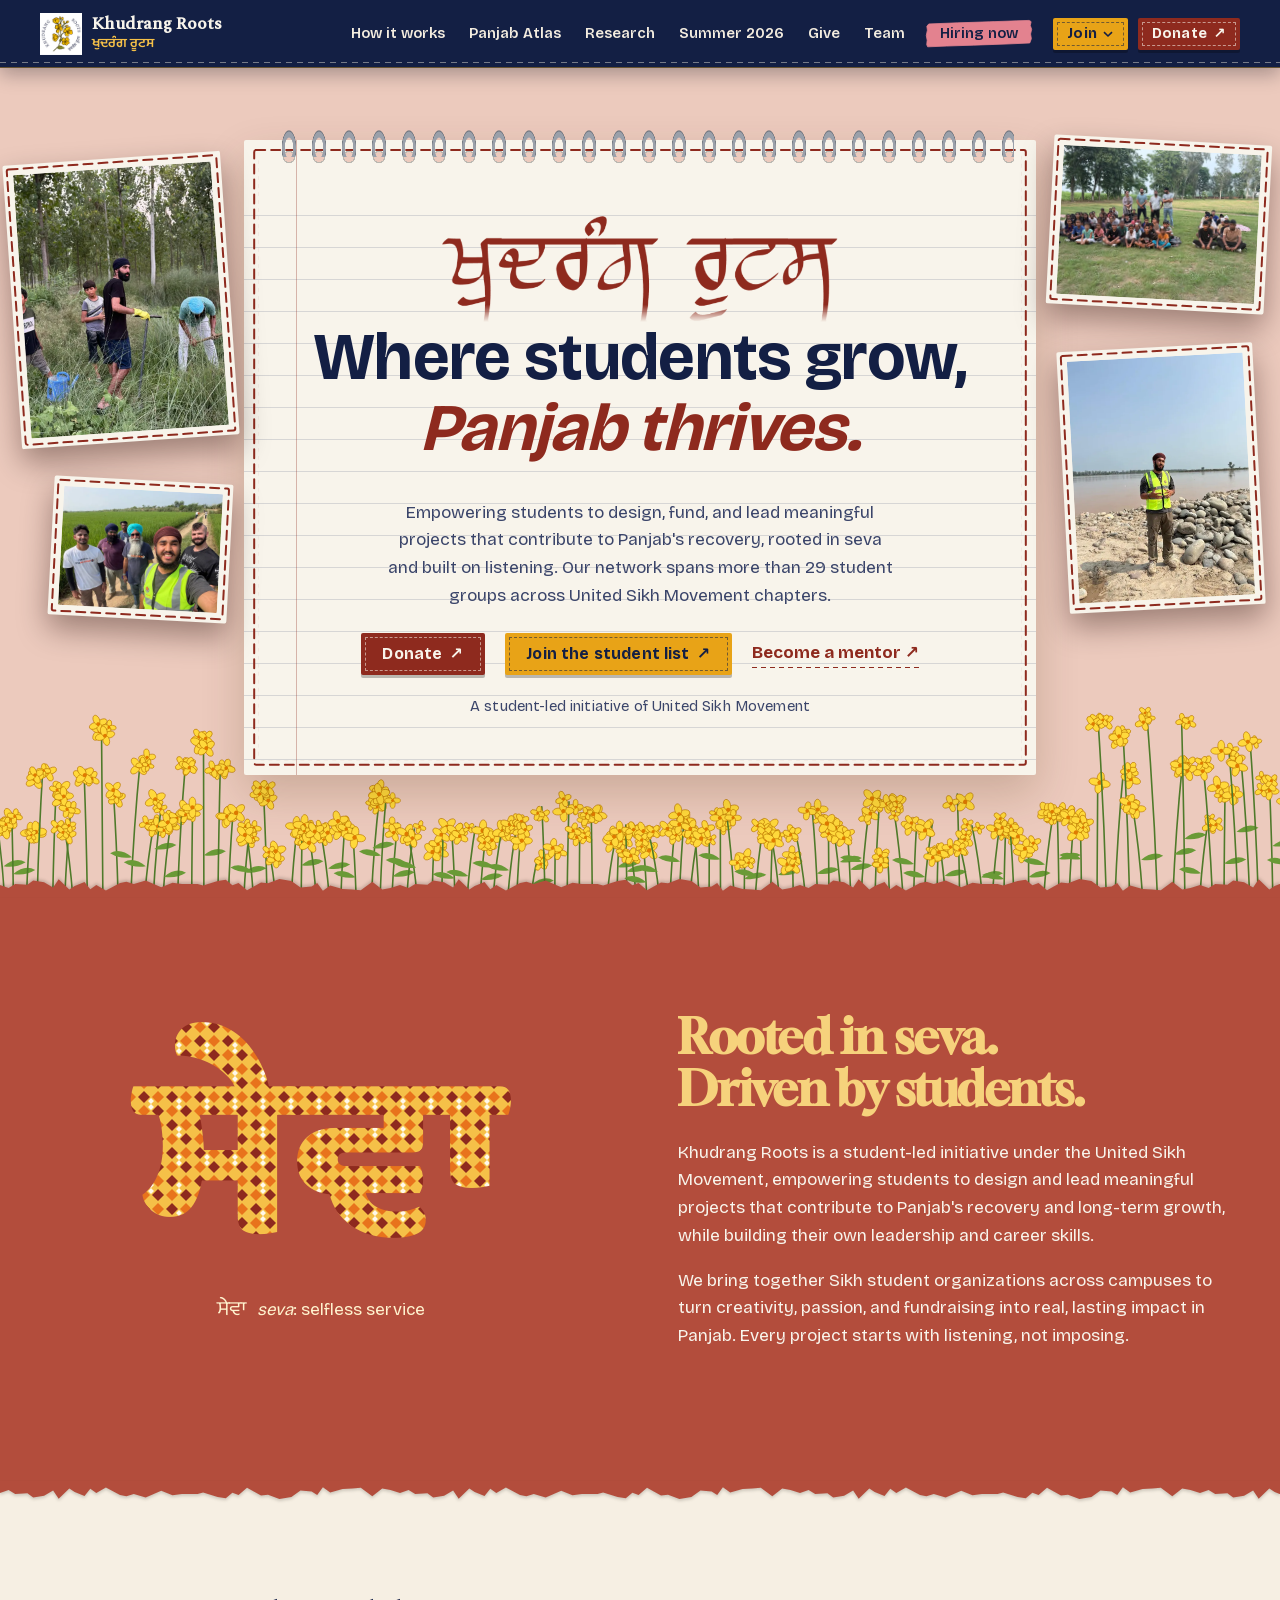
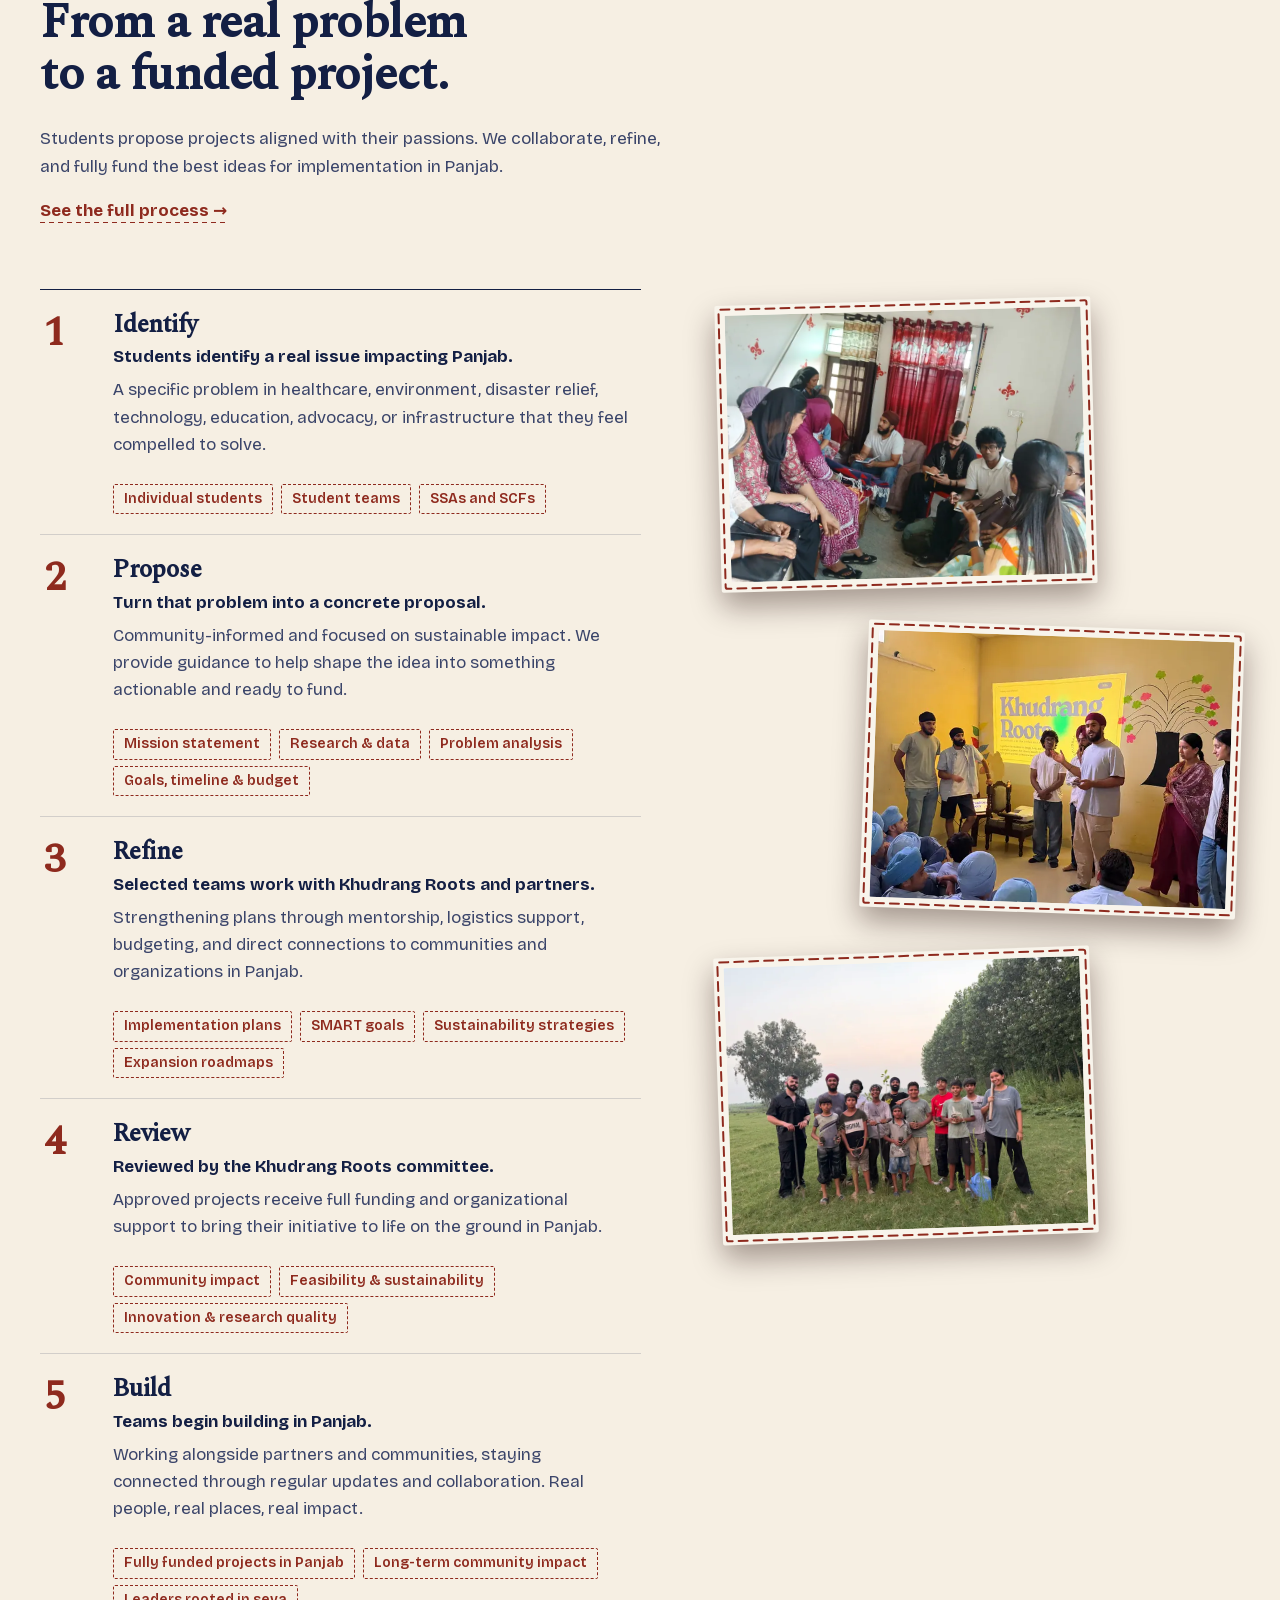
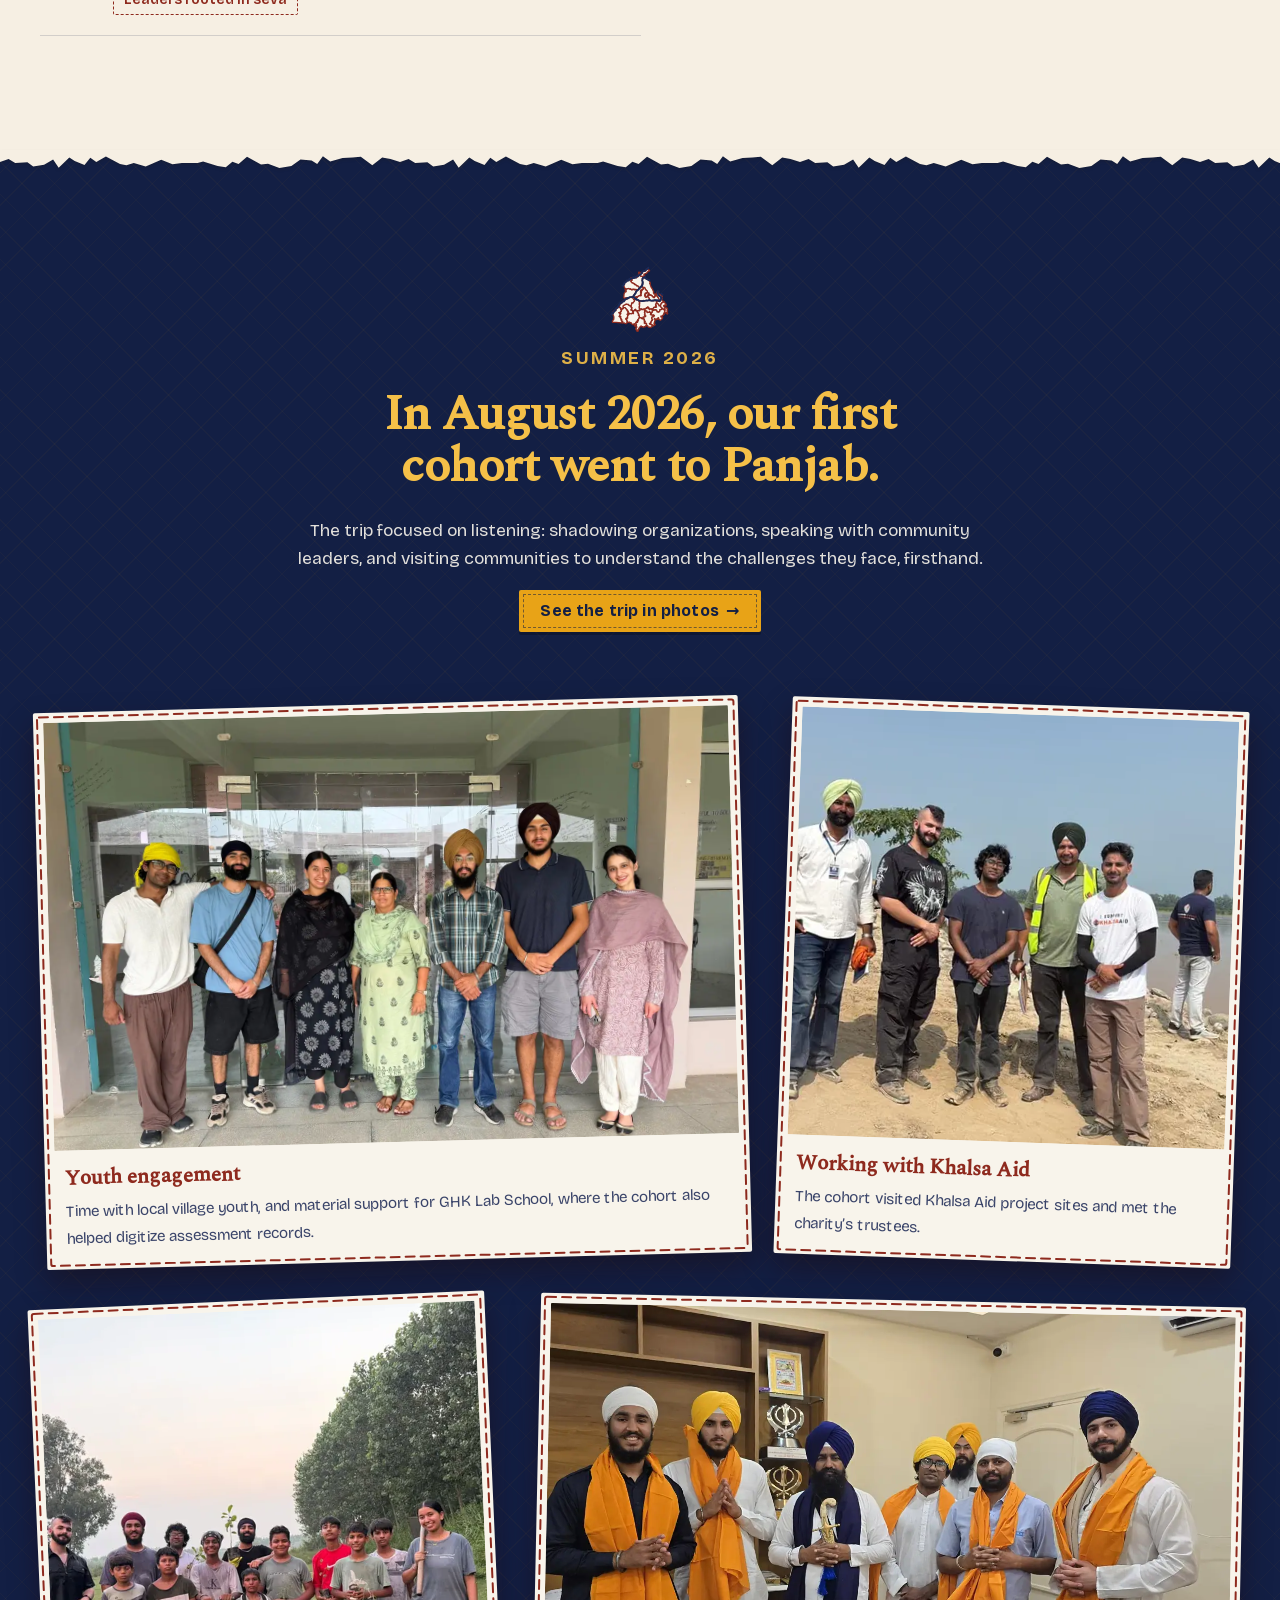
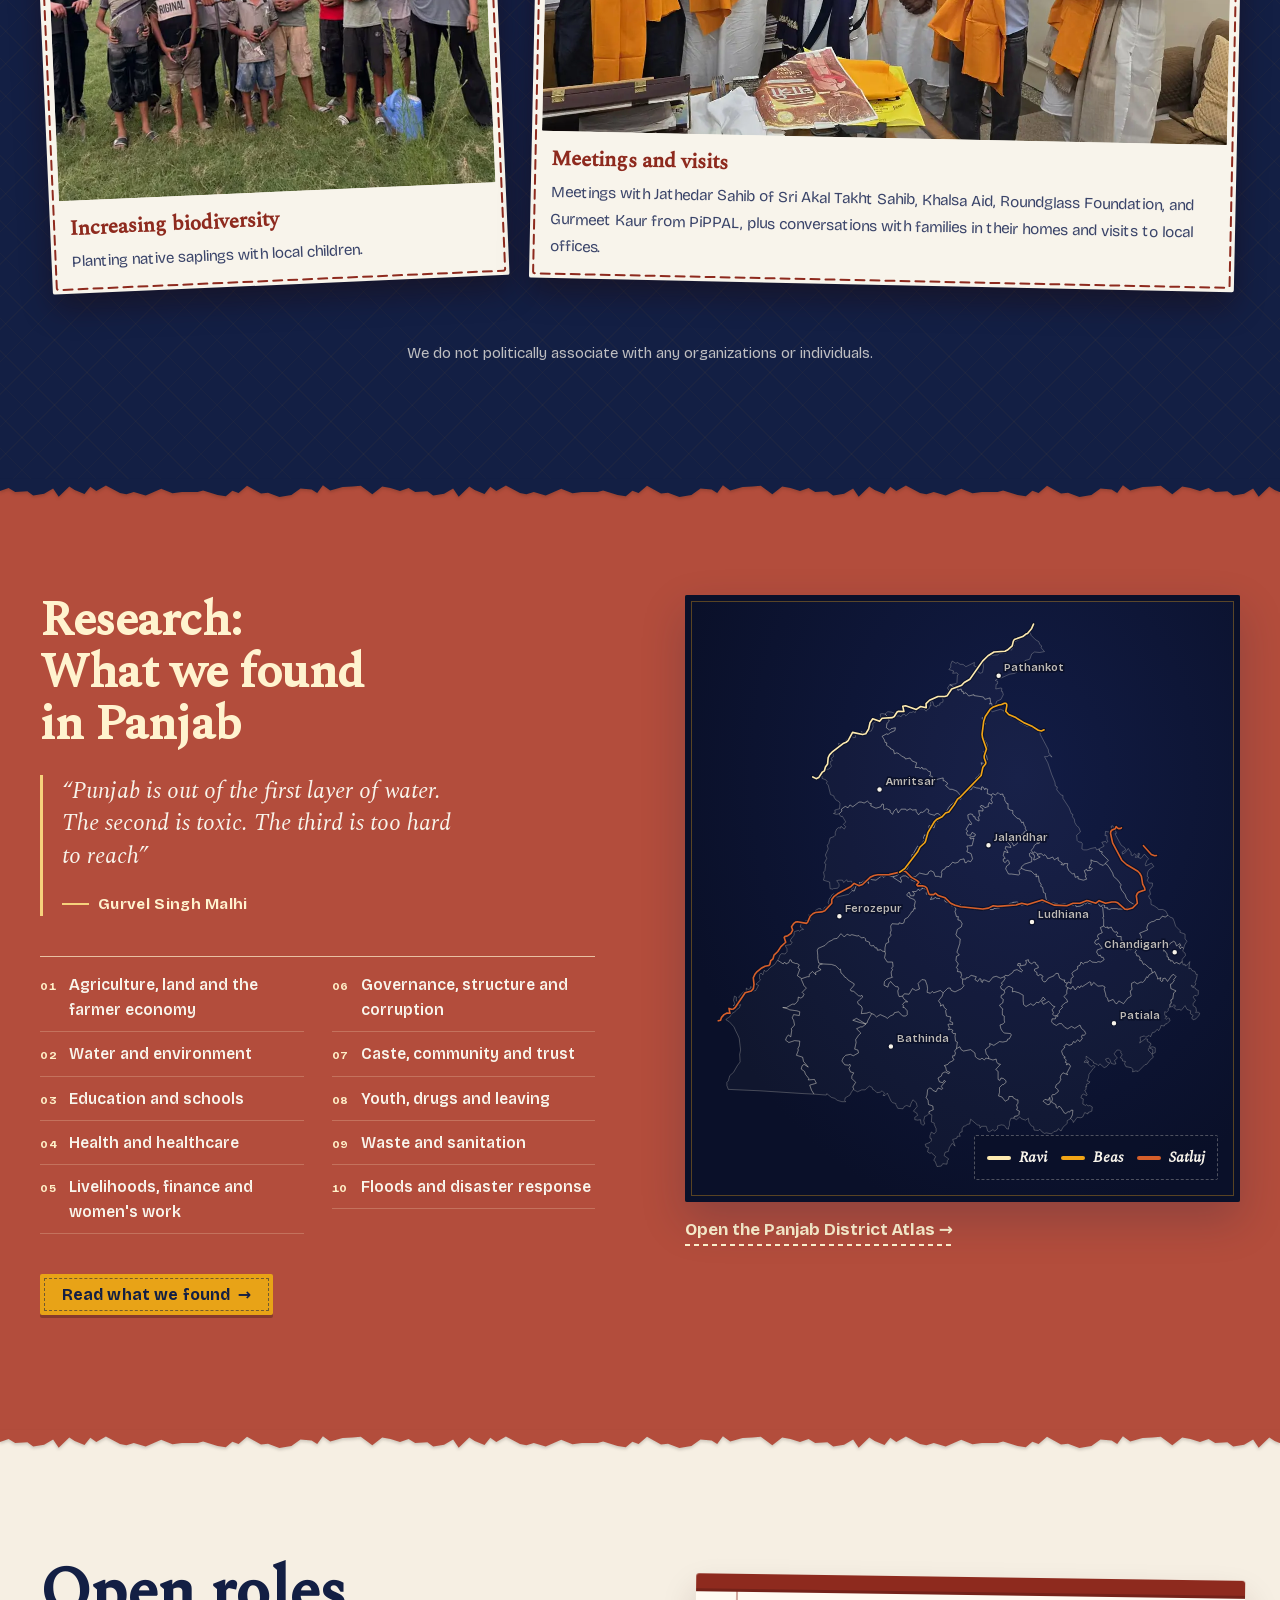
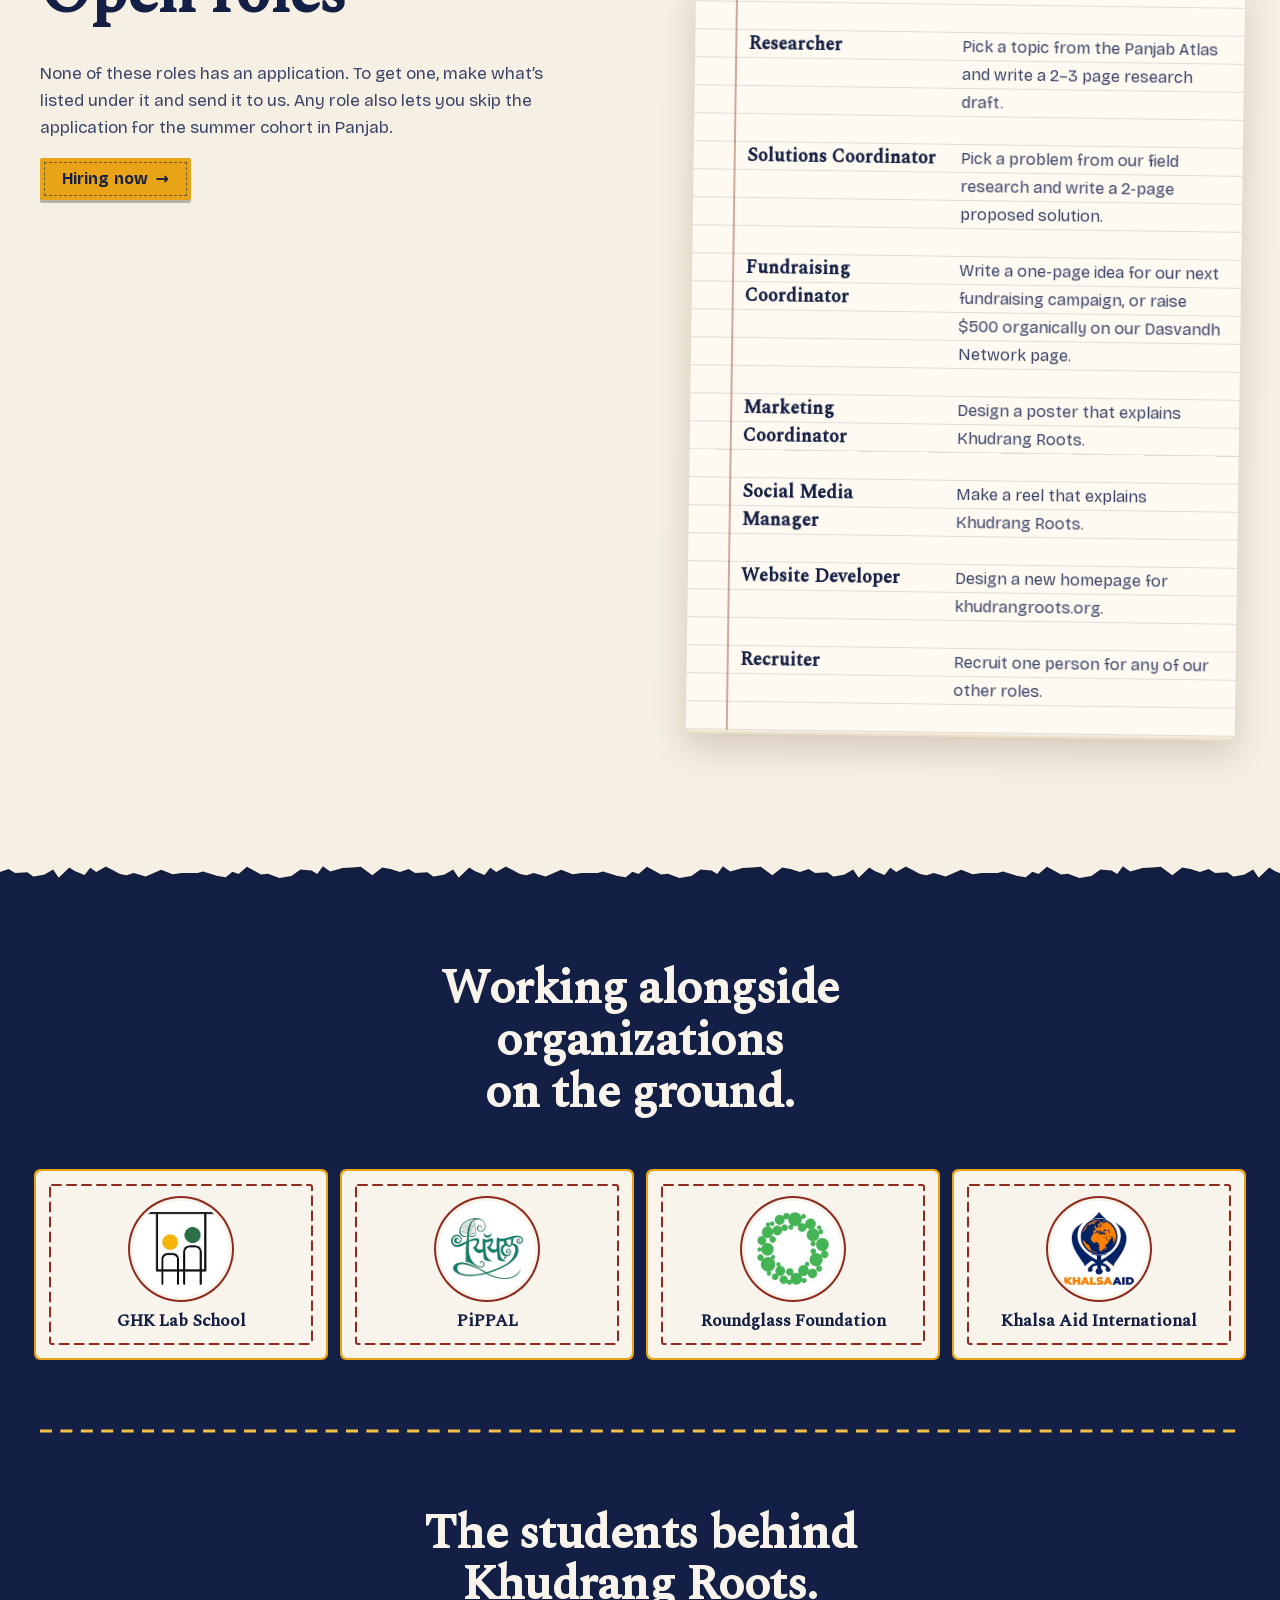
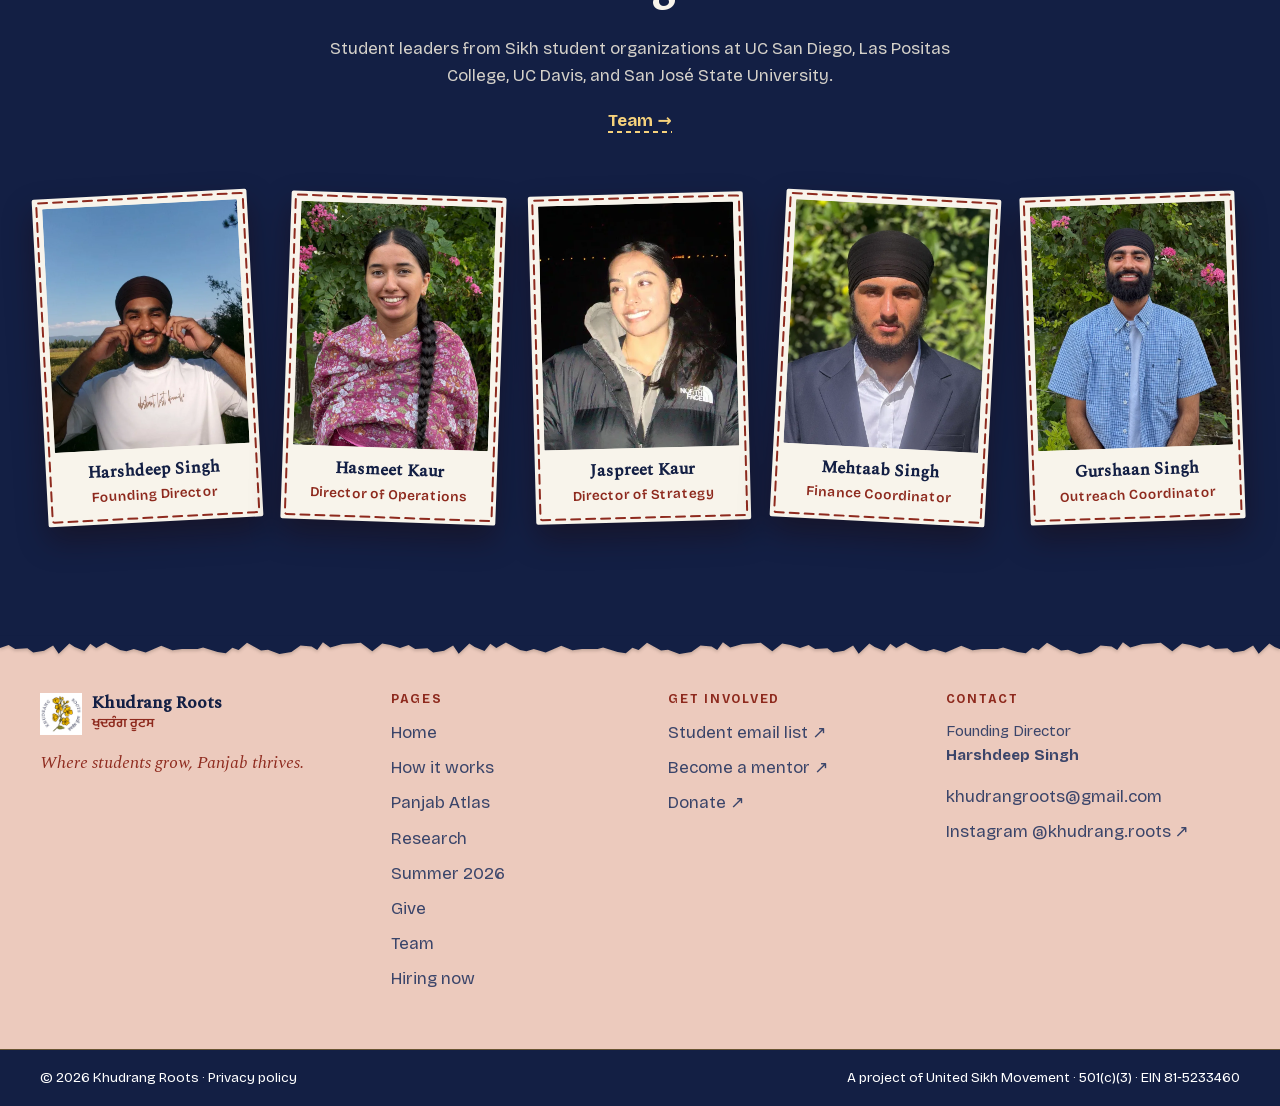
==== commit 900c00d8: "Footer bottom bar in navbar navy with white text Co-Authored-By: Claude Opus 5.5 <noreply@anthropic." ====
--- a/index.html
+++ b/index.html
@@ -17,8 +17,8 @@
   <link rel="preconnect" href="https://fonts.gstatic.com" crossorigin>
   <link rel="stylesheet" href="https://fonts.googleapis.com/css2?family=Baloo+Paaji+2:wght@600;800&display=swap">
   <link rel="stylesheet" href="https://fonts.googleapis.com/css2?family=Gloock&display=swap">
-  <link rel="stylesheet" href="design/directions/r5-shared/base.css?v=1795243095">
-  <link rel="stylesheet" href="design/directions/final/styles.css?v=1795243095">
+  <link rel="stylesheet" href="design/directions/r5-shared/base.css?v=1795243219">
+  <link rel="stylesheet" href="design/directions/final/styles.css?v=1795243219">
 </head>
 <body>
   <!-- GENERATED by design/directions/r5-shared/build.py (FINAL, root copy): edit final/top.html, final/styles.css or r5-shared/partials/, then rebuild. -->
@@ -323,7 +323,7 @@
     <div class="ftr__legal"><div class="shell"><span>© 2026 Khudrang Roots · <a href="https://khudrangroots.org/privacy">Privacy policy</a></span><span>A project of United Sikh Movement · 501(c)(3) · EIN 81‑5233460</span></div></div>
   </footer>
 
-  <script src="design/directions/r5-shared/base.js?v=1795243095"></script>
-  <script src="design/directions/final/main.js?v=1795243095"></script>
+  <script src="design/directions/r5-shared/base.js?v=1795243219"></script>
+  <script src="design/directions/final/main.js?v=1795243219"></script>
 </body>
 </html>
--- a/design/directions/final/styles.css
+++ b/design/directions/final/styles.css
@@ -300,3 +300,8 @@
 /* Mobile menu: "Hiring now" gets the same rose marker as in the navbar */
 .sheet a[href$="/roles"] { justify-self: start; margin: 10px 0 4px; padding: 7px 16px; border-bottom: 0; color: var(--indigo-deep); background: url("data:image/svg+xml,%3Csvg xmlns='http://www.w3.org/2000/svg' viewBox='0 0 200 44' preserveAspectRatio='none'%3E%3Cpath d='M7 9 L60 7.6 L120 6.2 L170 5 L193 4.4 L196.5 6 L195 11 L197.5 16 L195.5 22 L197 28 L194 33.6 L150 35 L90 36.4 L40 37.6 L5 38.6 L3.2 36 L4 30 L2.4 24 L4.4 17 L3.4 12 Z' fill='%23e3828f' stroke='%23e3828f' stroke-width='1.2' stroke-linejoin='round'/%3E%3C/svg%3E") center / 100% 100% no-repeat; }
 .sheet a[href$="/roles"]:hover, .sheet a[href$="/roles"]:focus-visible { color: var(--indigo-deep); filter: brightness(1.06); }
+
+/* Footer bottom bar in the navbar's navy with white text, so the page is bookended top and bottom. */
+.ftr[data-tone] .ftr__legal { background: var(--indigo-deep); color: #fff; opacity: 1; border-top: 0; box-shadow: inset 0 1px 0 rgba(232,163,23,.4); }
+.ftr[data-tone] .ftr__legal a { color: #fff; opacity: 1; }
+.ftr[data-tone] .ftr__legal a:hover, .ftr[data-tone] .ftr__legal a:focus-visible { color: var(--silk-lit); }
